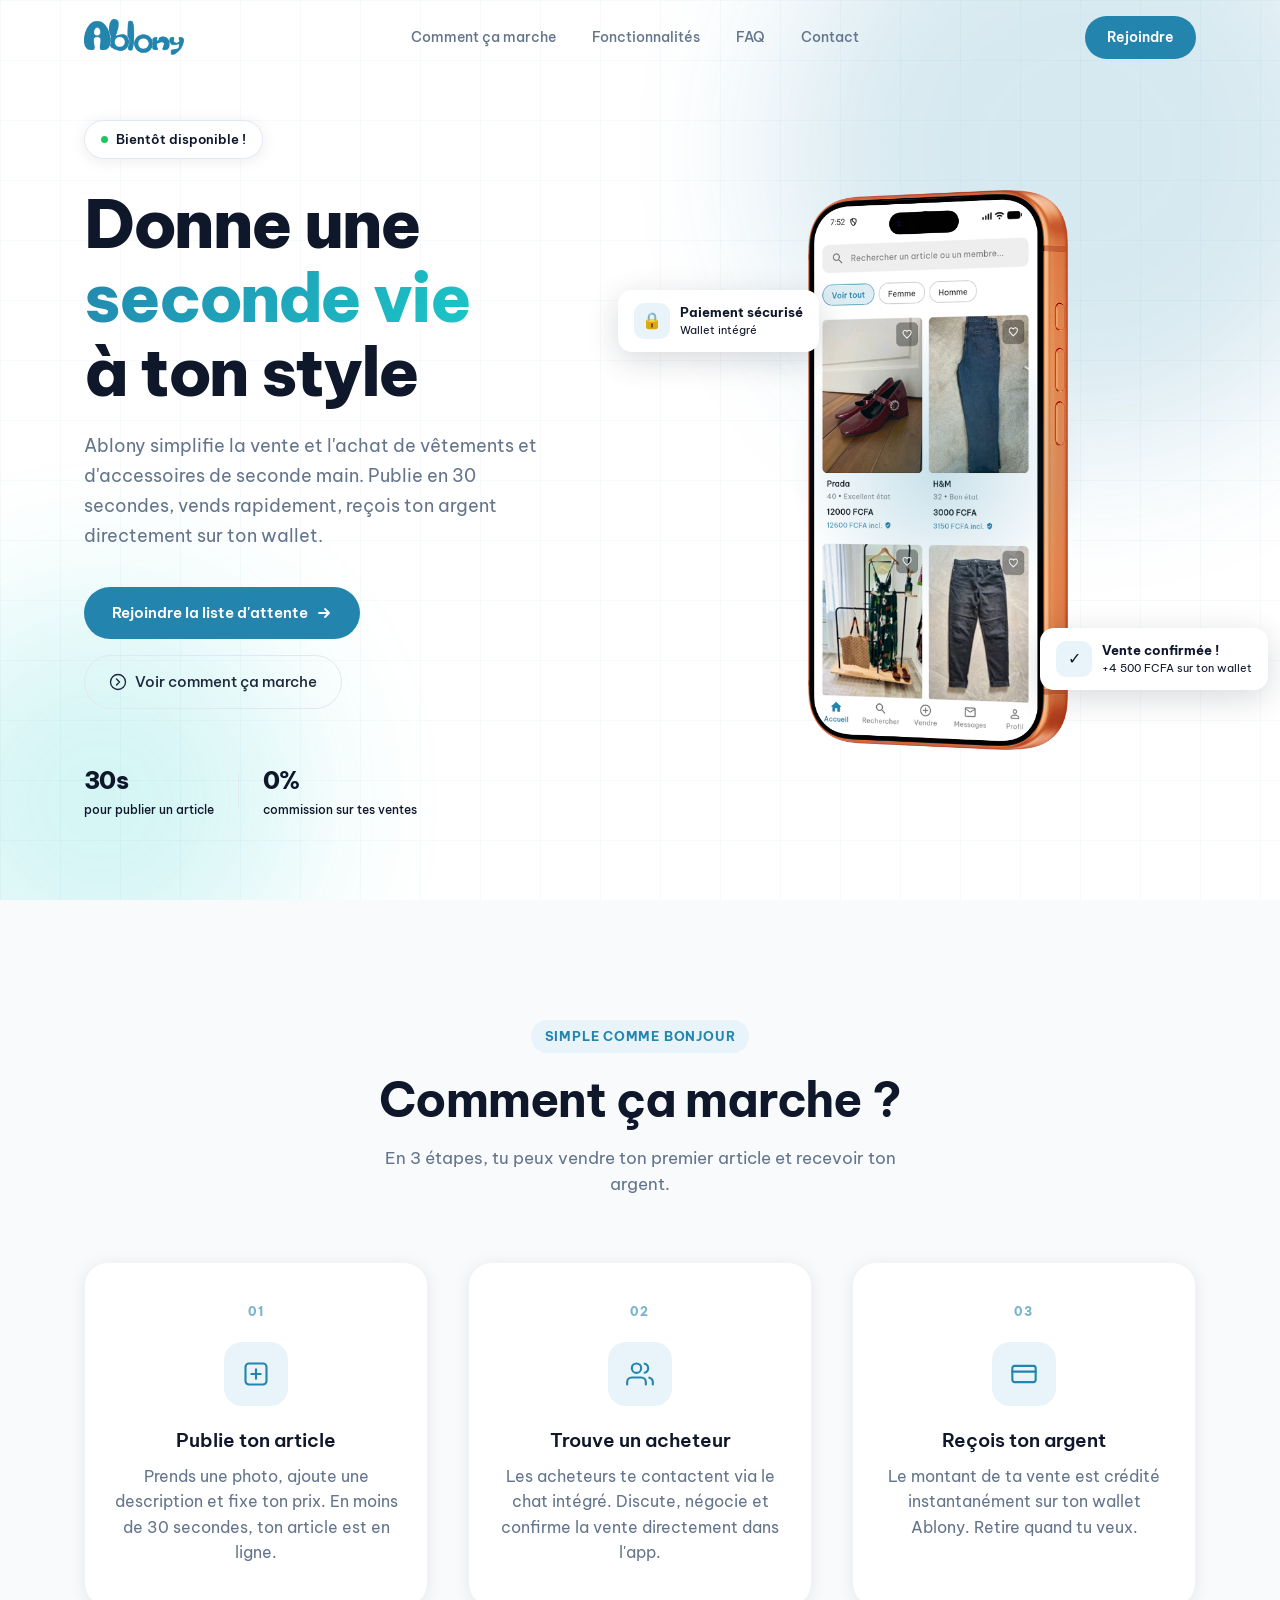
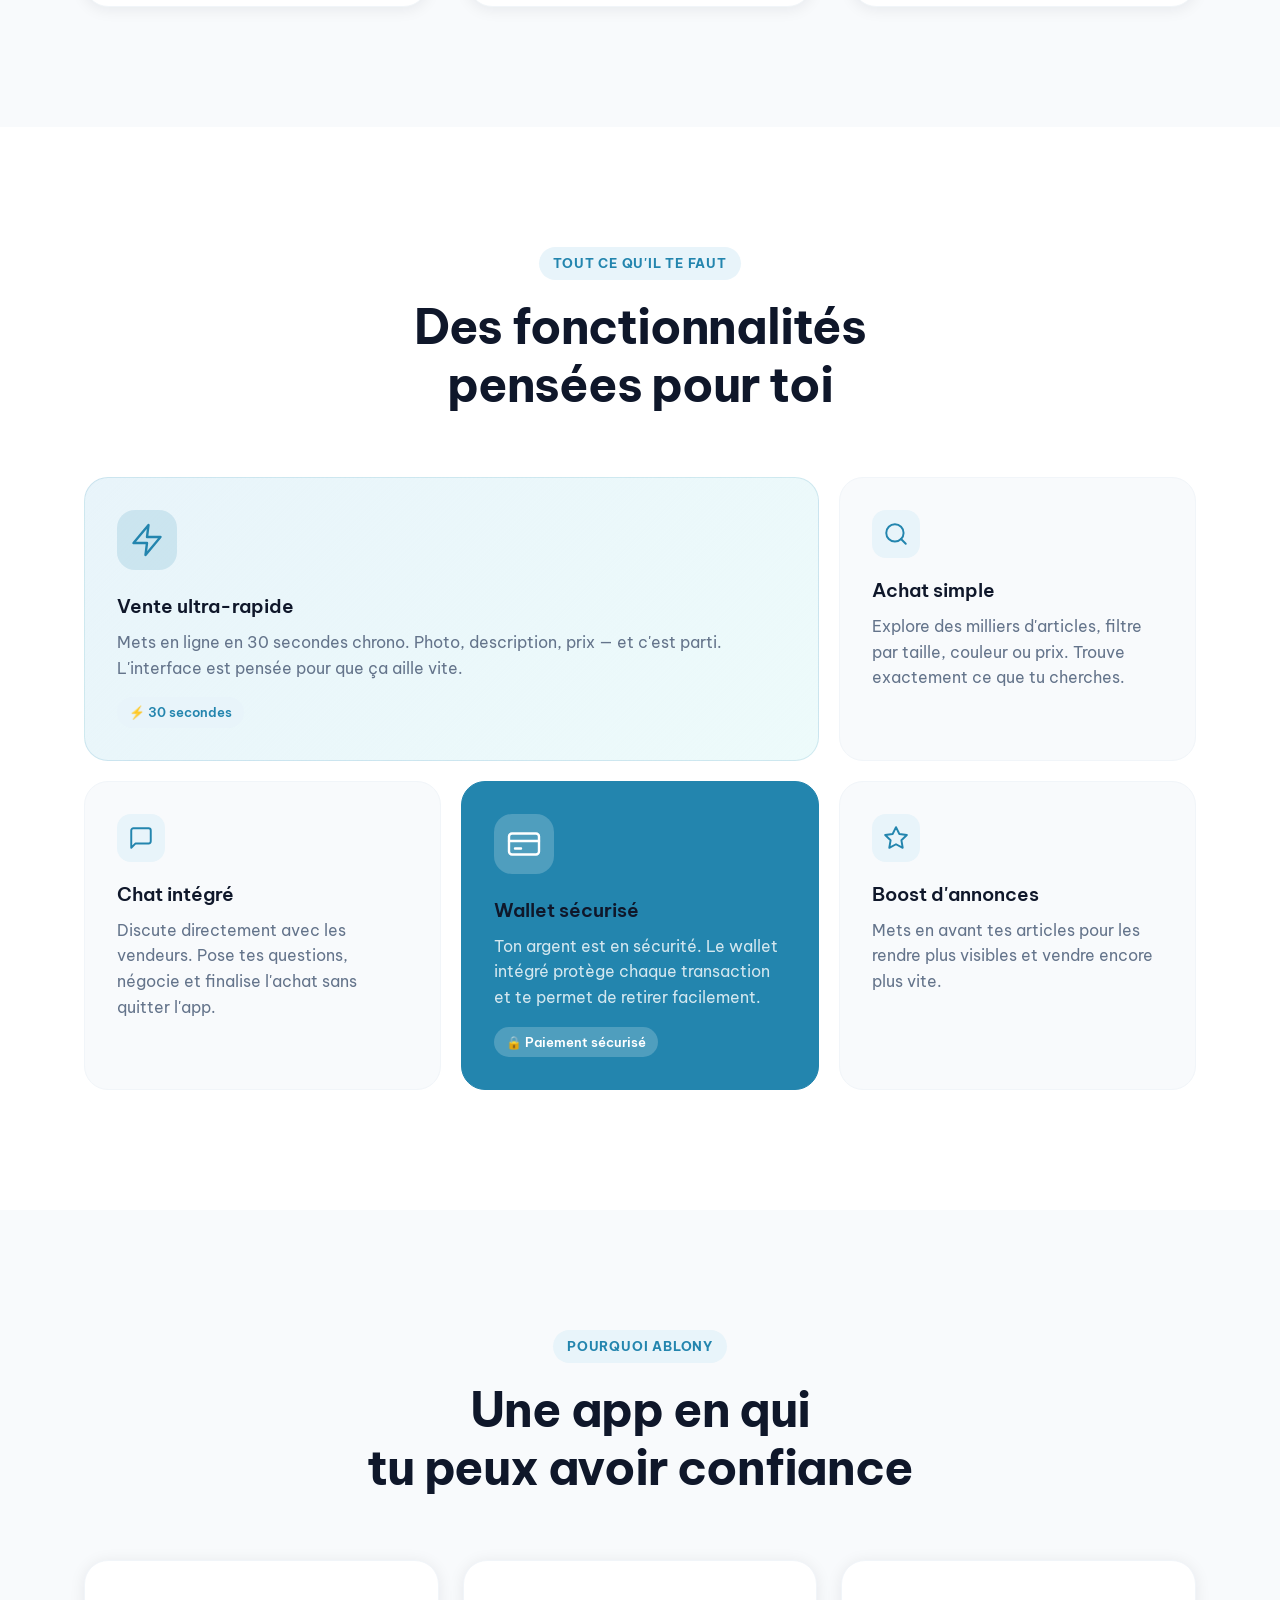
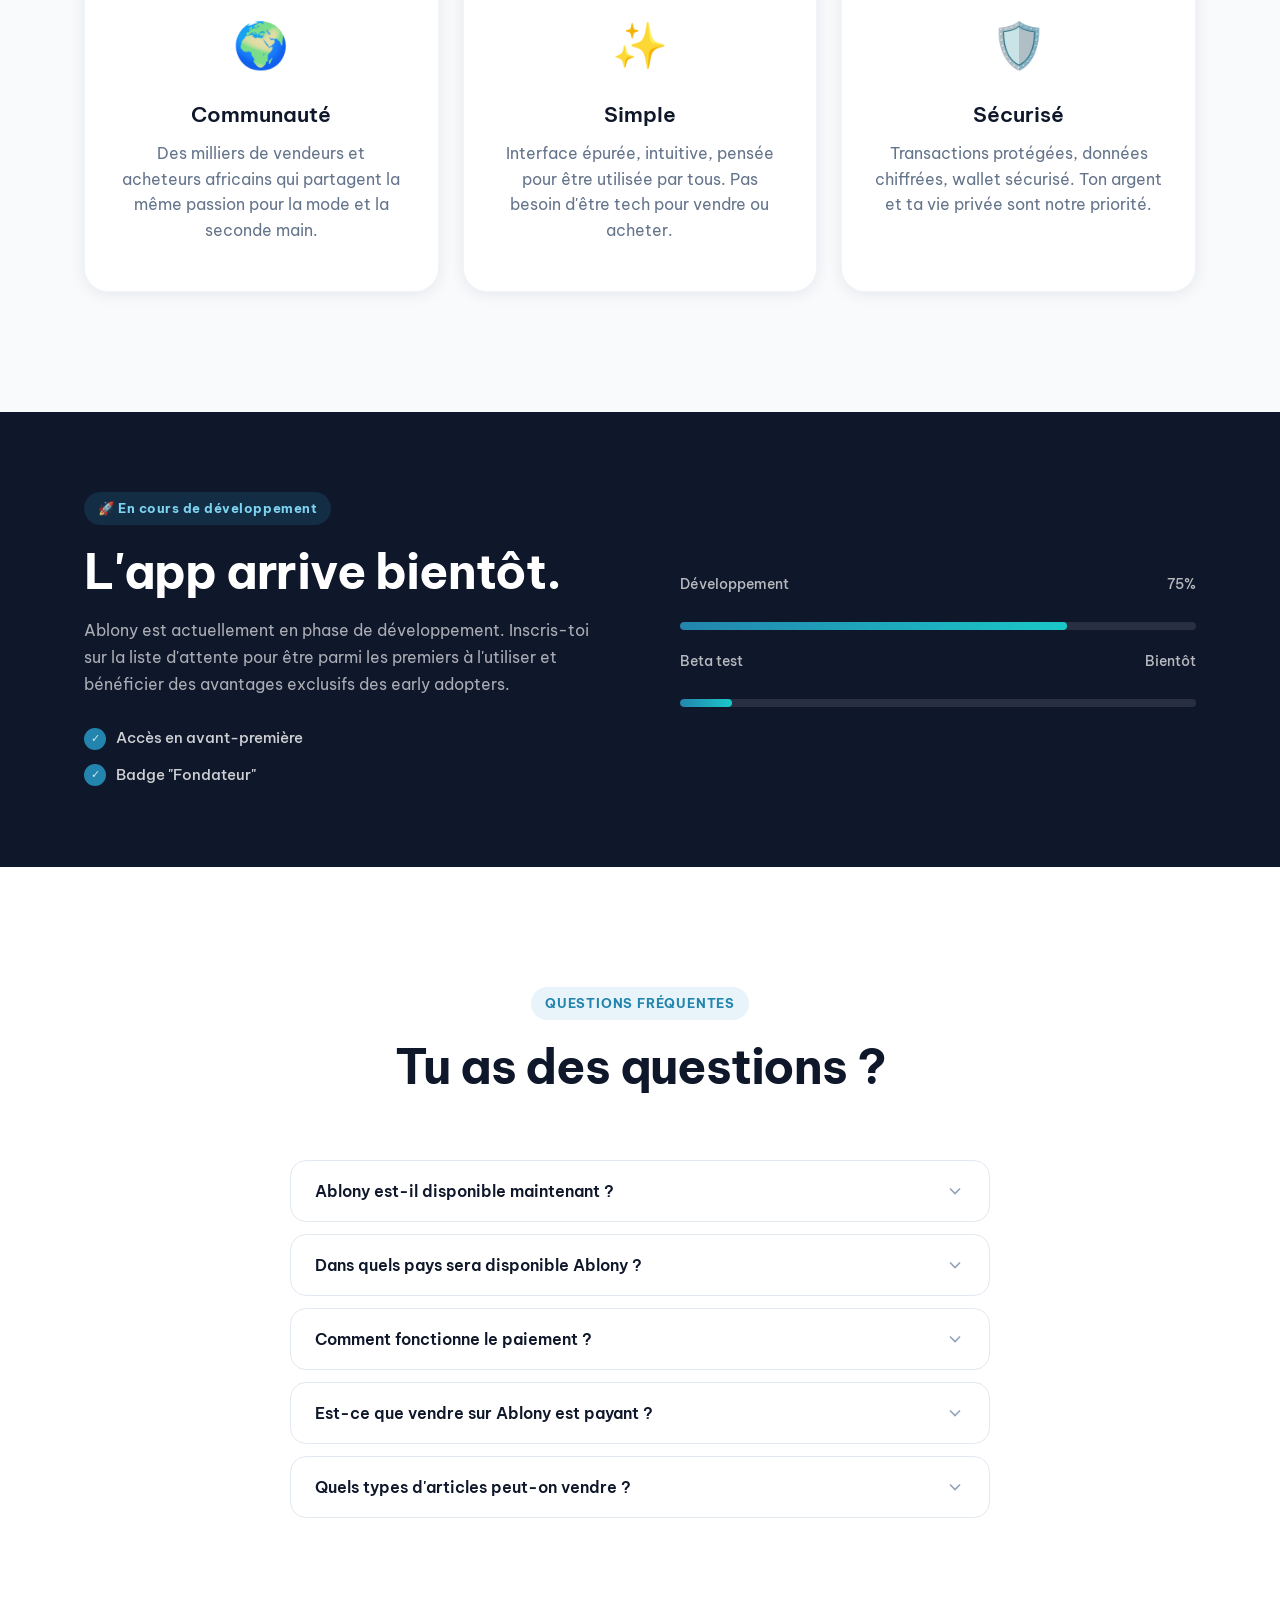
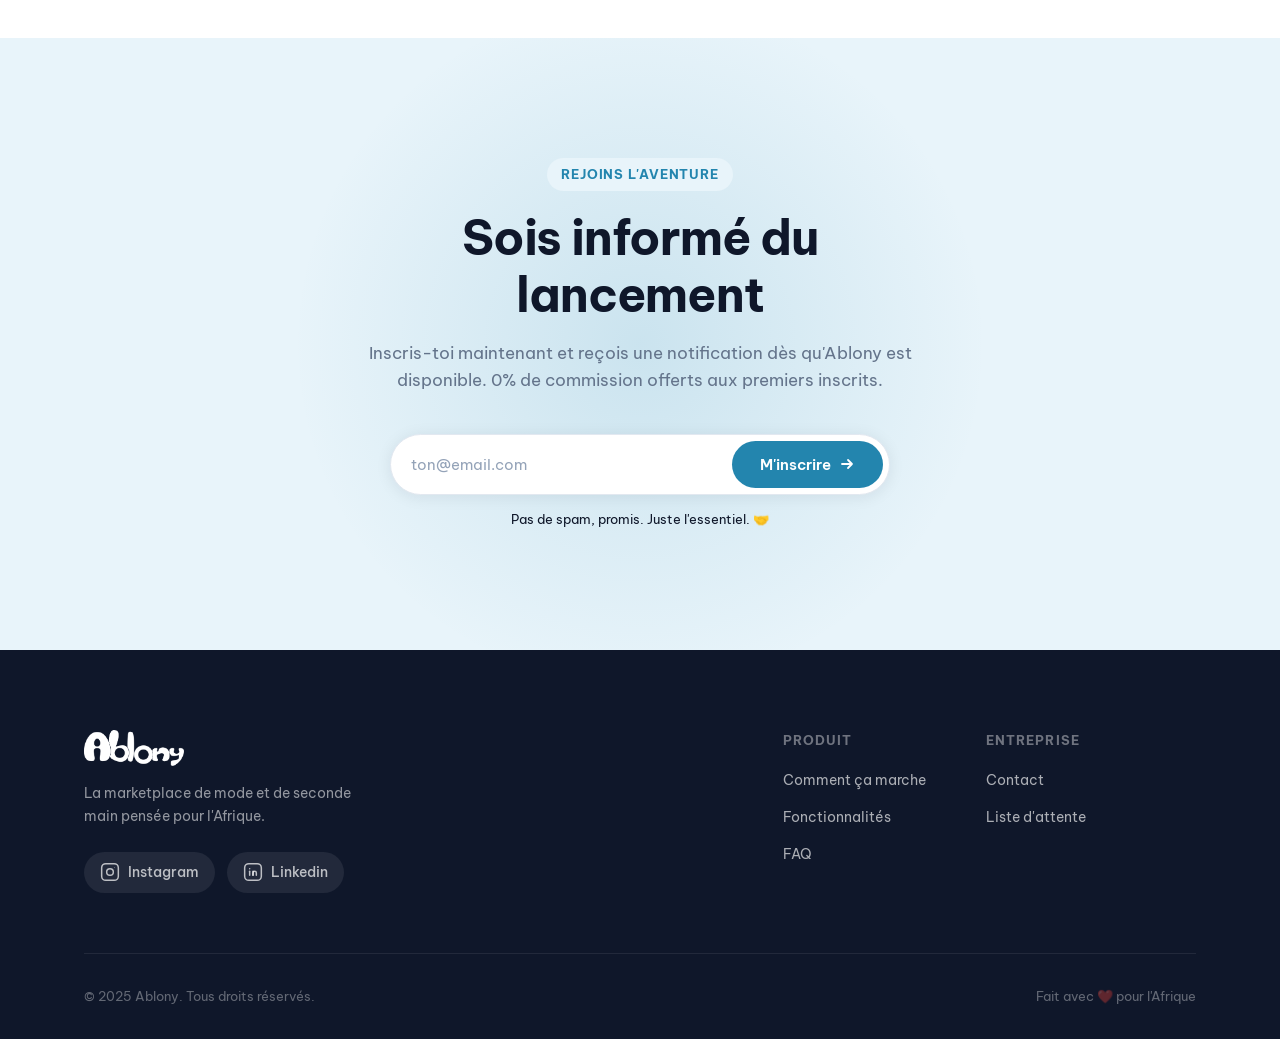
==== index.html @ b7a89b4c "mail" ====
<!DOCTYPE html>
<html lang="fr">
<head>
  <meta charset="UTF-8" />
  <meta name="viewport" content="width=device-width, initial-scale=1.0" />
  <title>Ablony — Donne une seconde vie à ton style</title>
  <meta name="description" content="Ablony est l'application mobile pour vendre et acheter des vêtements en Afrique. Simple, rapide, sécurisé. Rejoins la liste d'attente dès maintenant." />
  <meta property="og:title" content="Ablony — Donne une seconde vie à ton style" />
  <meta property="og:description" content="Vends tes vêtements, achète facilement, reçois ton argent. L'app de mode seconde main pensée pour l'Afrique." />
  <meta property="og:type" content="website" />
  <link rel="preconnect" href="https://fonts.googleapis.com" />
  <link rel="preconnect" href="https://fonts.gstatic.com" crossorigin />
  <link href="https://fonts.googleapis.com/css2?family=Be+Vietnam+Pro:ital,wght@0,300;0,400;0,500;0,600;0,700;0,800;0,900;1,400&display=swap" rel="stylesheet" />
  <link rel="stylesheet" href="styles.css" />
  <link rel="icon" type="image/x-icon" href="./images/favicon.png">
</head>
<body>

  <!-- NAVBAR -->
  <nav class="navbar" id="navbar">
    <div class="nav-inner">
      <a href="index.html" class="logo">
        <!-- <span class="logo-icon">◈</span>
        <span class="logo-text">ablony</span> -->
        <img style="width: 100px;" src="./images/logo_bleu.png" alt="Ablony">
      </a>
      <div class="nav-links">
        <a href="#how" class="nav-link">Comment ça marche</a>
        <a href="#features" class="nav-link">Fonctionnalités</a>
        <a href="#faq" class="nav-link">FAQ</a>
        <a href="contact.html" class="nav-link">Contact</a>
      </div>
      <a href="waitlist.html" class="btn-nav">Rejoindre</a>
      <button class="hamburger" id="hamburger" aria-label="Menu">
        <span></span><span></span><span></span>
      </button>
    </div>
    <div class="mobile-menu" id="mobileMenu">
      <a href="#how" class="mobile-link">Comment ça marche</a>
      <a href="#features" class="mobile-link">Fonctionnalités</a>
      <a href="#faq" class="mobile-link">FAQ</a>
      <a href="contact.html" class="mobile-link">Contact</a>
      <a href="waitlist.html" class="btn-primary mobile-cta">Rejoindre la liste d'attente</a>
    </div>
  </nav>

  <!-- HERO -->
  <section class="hero" id="hero">
    <div class="hero-bg">
      <div class="blob blob-1"></div>
      <div class="blob blob-2"></div>
      <div class="grid-overlay"></div>
    </div>
    <div class="container">
      <div class="hero-content">
        <div class="hero-badge reveal">
          <span class="badge-dot"></span>
          Bientôt disponible !
        </div>
        <h1 class="hero-title reveal">
          Donne une<br/>
          <span class="text-gradient">seconde vie</span><br/>
          à ton style
        </h1>
        <p class="hero-sub reveal">
          Ablony simplifie la vente et l'achat de vêtements et d'accessoires de seconde main. Publie en 30 secondes, vends rapidement, reçois ton argent directement sur ton wallet.
        </p>
        <div class="hero-actions reveal">
          <a href="waitlist.html" class="btn-primary">
            <span>Rejoindre la liste d'attente</span>
            <svg width="16" height="16" viewBox="0 0 16 16" fill="none"><path d="M3 8h10M9 4l4 4-4 4" stroke="currentColor" stroke-width="1.8" stroke-linecap="round" stroke-linejoin="round"/></svg>
          </a>
          <a href="#how" class="btn-ghost">
            <svg width="18" height="18" viewBox="0 0 24 24" fill="none"><circle cx="12" cy="12" r="10" stroke="currentColor" stroke-width="1.8"/><path d="M10 8l4 4-4 4" stroke="currentColor" stroke-width="1.8" stroke-linecap="round" stroke-linejoin="round"/></svg>
            Voir comment ça marche
          </a>
        </div>
        <div class="hero-stats reveal">
          <!--div class="stat">
            <span class="stat-num">+500</span>
            <span class="stat-label">inscrits sur la waitlist</span>
          </div>
          <div class="stat-divider"></div-->
          <div class="stat">
            <span class="stat-num">30s</span>
            <span class="stat-label">pour publier un article</span>
          </div>
          <div class="stat-divider"></div>
          <div class="stat">
            <span class="stat-num">0%</span>
            <span class="stat-label">commission sur tes ventes</span>
          </div>
        </div>
      </div>
      <div class="hero-visual reveal">
        <div class="phone-wrapper">
          <div class="phone-glow"></div>
          <!-- <div class="phone-frame">
            <div class="phone-notch"></div>
            <div class="phone-screen">
              <div class="app-mockup">
                <div class="app-header">
                  <span class="app-logo-sm">◈ ablony</span>
                  <div class="app-icons">
                    <div class="app-dot"></div>
                    <div class="app-dot"></div>
                  </div>
                </div>
                <div class="app-search">
                  <svg width="12" height="12" viewBox="0 0 24 24" fill="none"><circle cx="11" cy="11" r="8" stroke="#999" stroke-width="2"/><path d="M21 21l-4.35-4.35" stroke="#999" stroke-width="2" stroke-linecap="round"/></svg>
                  <span>Rechercher...</span>
                </div>
                <div class="app-grid">
                  <div class="app-card">
                    <div class="app-card-img" style="background: linear-gradient(135deg, #d4a0c0, #c080a0);">
                      <div class="app-card-tag">Neuf</div>
                    </div>
                    <div class="app-card-info">
                      <span class="app-card-name">Robe florale</span>
                      <span class="app-card-price">4 500 FCFA</span>
                    </div>
                  </div>
                  <div class="app-card">
                    <div class="app-card-img" style="background: linear-gradient(135deg, #a0b8d8, #7090c0);">
                      <div class="app-card-tag">TBE</div>
                    </div>
                    <div class="app-card-info">
                      <span class="app-card-name">Veste denim</span>
                      <span class="app-card-price">7 200 FCFA</span>
                    </div>
                  </div>
                  <div class="app-card">
                    <div class="app-card-img" style="background: linear-gradient(135deg, #d0c090, #b8a060);">
                      <div class="app-card-tag">Bon état</div>
                    </div>
                    <div class="app-card-info">
                      <span class="app-card-name">Sneakers</span>
                      <span class="app-card-price">12 000 FCFA</span>
                    </div>
                  </div>
                  <div class="app-card">
                    <div class="app-card-img" style="background: linear-gradient(135deg, #c0d8a0, #90c070);">
                      <div class="app-card-tag">Neuf</div>
                    </div>
                    <div class="app-card-info">
                      <span class="app-card-name">Sac à main</span>
                      <span class="app-card-price">8 500 FCFA</span>
                    </div>
                  </div>
                </div>
                <div class="app-nav-bar">
                  <div class="app-nav-item active">
                    <svg width="16" height="16" viewBox="0 0 24 24" fill="currentColor"><path d="M10 20v-6h4v6h5v-8h3L12 3 2 12h3v8z"/></svg>
                  </div>
                  <div class="app-nav-item">
                    <svg width="16" height="16" viewBox="0 0 24 24" fill="none" stroke="currentColor" stroke-width="2"><circle cx="11" cy="11" r="8"/><path d="M21 21l-4.35-4.35" stroke-linecap="round"/></svg>
                  </div>
                  <div class="app-nav-item app-nav-add">
                    <svg width="18" height="18" viewBox="0 0 24 24" fill="none" stroke="white" stroke-width="2.5"><path d="M12 5v14M5 12h14" stroke-linecap="round"/></svg>
                  </div>
                  <div class="app-nav-item">
                    <svg width="16" height="16" viewBox="0 0 24 24" fill="none" stroke="currentColor" stroke-width="2"><path d="M21 15a2 2 0 0 1-2 2H7l-4 4V5a2 2 0 0 1 2-2h14a2 2 0 0 1 2 2z"/></svg>
                  </div>
                  <div class="app-nav-item">
                    <svg width="16" height="16" viewBox="0 0 24 24" fill="none" stroke="currentColor" stroke-width="2"><circle cx="12" cy="8" r="4"/><path d="M4 20c0-4 3.6-7 8-7s8 3 8 7"/></svg>
                  </div>
                </div>
              </div>
            </div>
          </div> -->
          <img style="width: 260px; height: 560px;" src="./images/ablony_mockup.png" alt="">
          <div class="float-card float-card-1">
            <div class="float-icon">✓</div>
            <div>
              <div class="float-title">Vente confirmée !</div>
              <div class="float-sub">+4 500 FCFA sur ton wallet</div>
            </div>
          </div>
          <div class="float-card float-card-2">
            <div class="float-icon">🔒</div>
            <div>
              <div class="float-title">Paiement sécurisé</div>
              <div class="float-sub">Wallet intégré</div>
            </div>
          </div>
        </div>
      </div>
      <!-- <div class="hero-visual reveal">
        <img style="width: 260px height: 560px;" src="./images/ablony_mockup.png" alt="">
      </div> -->
    </div>
  </section>

  <!-- HOW IT WORKS -->
  <section class="section-how" id="how">
    <div class="container">
      <div class="section-header reveal">
        <div class="section-tag">Simple comme bonjour</div>
        <h2 class="section-title">Comment ça marche ?</h2>
        <p class="section-sub">En 3 étapes, tu peux vendre ton premier article et recevoir ton argent.</p>
      </div>
      <div class="steps">
        <div class="step reveal">
          <div class="step-number">01</div>
          <div class="step-icon-wrap">
            <div class="step-icon">
              <svg width="28" height="28" viewBox="0 0 24 24" fill="none" stroke="currentColor" stroke-width="1.8" stroke-linecap="round" stroke-linejoin="round"><rect x="3" y="3" width="18" height="18" rx="3"/><path d="M12 8v8M8 12h8"/></svg>
            </div>
          </div>
          <div class="step-content">
            <h3>Publie ton article</h3>
            <p>Prends une photo, ajoute une description et fixe ton prix. En moins de 30 secondes, ton article est en ligne.</p>
          </div>
          <div class="step-line"></div>
        </div>
        <div class="step reveal">
          <div class="step-number">02</div>
          <div class="step-icon-wrap">
            <div class="step-icon">
              <svg width="28" height="28" viewBox="0 0 24 24" fill="none" stroke="currentColor" stroke-width="1.8" stroke-linecap="round" stroke-linejoin="round"><path d="M17 21v-2a4 4 0 0 0-4-4H5a4 4 0 0 0-4 4v2"/><circle cx="9" cy="7" r="4"/><path d="M23 21v-2a4 4 0 0 0-3-3.87M16 3.13a4 4 0 0 1 0 7.75"/></svg>
            </div>
          </div>
          <div class="step-content">
            <h3>Trouve un acheteur</h3>
            <p>Les acheteurs te contactent via le chat intégré. Discute, négocie et confirme la vente directement dans l'app.</p>
          </div>
          <div class="step-line"></div>
        </div>
        <div class="step reveal">
          <div class="step-number">03</div>
          <div class="step-icon-wrap">
            <div class="step-icon">
              <svg width="28" height="28" viewBox="0 0 24 24" fill="none" stroke="currentColor" stroke-width="1.8" stroke-linecap="round" stroke-linejoin="round"><rect x="2" y="5" width="20" height="14" rx="2"/><path d="M2 10h20"/></svg>
            </div>
          </div>
          <div class="step-content">
            <h3>Reçois ton argent</h3>
            <p>Le montant de ta vente est crédité instantanément sur ton wallet Ablony. Retire quand tu veux.</p>
          </div>
        </div>
      </div>
    </div>
  </section>

  <!-- FEATURES -->
  <section class="section-features" id="features">
    <div class="container">
      <div class="section-header reveal">
        <div class="section-tag">Tout ce qu'il te faut</div>
        <h2 class="section-title">Des fonctionnalités<br/>pensées pour toi</h2>
      </div>
      <div class="features-grid">
        <div class="feature-card feature-big reveal">
          <div class="feature-icon-lg">
            <svg width="36" height="36" viewBox="0 0 24 24" fill="none" stroke="currentColor" stroke-width="1.6" stroke-linecap="round" stroke-linejoin="round"><path d="M13 2L3 14h9l-1 8 10-12h-9l1-8z"/></svg>
          </div>
          <h3>Vente ultra-rapide</h3>
          <p>Mets en ligne en 30 secondes chrono. Photo, description, prix — et c'est parti. L'interface est pensée pour que ça aille vite.</p>
          <div class="feature-tag">⚡ 30 secondes</div>
        </div>
        <div class="feature-card reveal">
          <div class="feature-icon">
            <svg width="26" height="26" viewBox="0 0 24 24" fill="none" stroke="currentColor" stroke-width="1.8" stroke-linecap="round" stroke-linejoin="round"><circle cx="11" cy="11" r="8"/><path d="M21 21l-4.35-4.35"/></svg>
          </div>
          <h3>Achat simple</h3>
          <p>Explore des milliers d'articles, filtre par taille, couleur ou prix. Trouve exactement ce que tu cherches.</p>
        </div>
        <div class="feature-card reveal">
          <div class="feature-icon">
            <svg width="26" height="26" viewBox="0 0 24 24" fill="none" stroke="currentColor" stroke-width="1.8" stroke-linecap="round" stroke-linejoin="round"><path d="M21 15a2 2 0 0 1-2 2H7l-4 4V5a2 2 0 0 1 2-2h14a2 2 0 0 1 2 2z"/></svg>
          </div>
          <h3>Chat intégré</h3>
          <p>Discute directement avec les vendeurs. Pose tes questions, négocie et finalise l'achat sans quitter l'app.</p>
        </div>
        <div class="feature-card feature-highlight reveal">
          <div class="feature-icon-lg">
            <svg width="36" height="36" viewBox="0 0 24 24" fill="none" stroke="currentColor" stroke-width="1.6" stroke-linecap="round" stroke-linejoin="round"><rect x="2" y="5" width="20" height="14" rx="2"/><path d="M2 10h20M6 15h4"/></svg>
          </div>
          <h3>Wallet sécurisé</h3>
          <p>Ton argent est en sécurité. Le wallet intégré protège chaque transaction et te permet de retirer facilement.</p>
          <div class="feature-tag">🔒 Paiement sécurisé</div>
        </div>
        <div class="feature-card reveal">
          <div class="feature-icon">
            <svg width="26" height="26" viewBox="0 0 24 24" fill="none" stroke="currentColor" stroke-width="1.8" stroke-linecap="round" stroke-linejoin="round"><polygon points="12 2 15.09 8.26 22 9.27 17 14.14 18.18 21.02 12 17.77 5.82 21.02 7 14.14 2 9.27 8.91 8.26 12 2"/></svg>
          </div>
          <h3>Boost d'annonces</h3>
          <p>Mets en avant tes articles pour les rendre plus visibles et vendre encore plus vite.</p>
        </div>
      </div>
    </div>
  </section>

  <!-- TRUST -->
  <section class="section-trust" id="trust">
    <div class="container">
      <div class="section-header reveal">
        <div class="section-tag">Pourquoi Ablony</div>
        <h2 class="section-title">Une app en qui<br/>tu peux avoir confiance</h2>
      </div>
      <div class="trust-grid">
        <div class="trust-card reveal">
          <div class="trust-emoji">🌍</div>
          <h3>Communauté</h3>
          <p>Des milliers de vendeurs et acheteurs africains qui partagent la même passion pour la mode et la seconde main.</p>
        </div>
        <div class="trust-card reveal">
          <div class="trust-emoji">✨</div>
          <h3>Simple</h3>
          <p>Interface épurée, intuitive, pensée pour être utilisée par tous. Pas besoin d'être tech pour vendre ou acheter.</p>
        </div>
        <div class="trust-card reveal">
          <div class="trust-emoji">🛡️</div>
          <h3>Sécurisé</h3>
          <p>Transactions protégées, données chiffrées, wallet sécurisé. Ton argent et ta vie privée sont notre priorité.</p>
        </div>
      </div>
    </div>
  </section>

  <!-- COMING SOON BANNER -->
  <section class="section-coming reveal">
    <div class="container">
      <div class="coming-inner">
        <div class="coming-left">
          <div class="coming-tag">🚀 En cours de développement</div>
          <h2>L'app arrive bientôt.</h2>
          <p>Ablony est actuellement en phase de développement. Inscris-toi sur la liste d'attente pour être parmi les premiers à l'utiliser et bénéficier des avantages exclusifs des early adopters.</p>
          <div class="coming-perks">
            <div class="perk"><span>✓</span> Accès en avant-première</div>
            <!-- <div class="perk"><span>✓</span> 0% de commission au lancement</div> -->
            <div class="perk"><span>✓</span> Badge "Fondateur"</div>
          </div>
        </div>
        <div class="coming-right">
          <div class="coming-progress-wrap">
            <div class="coming-progress-label">
              <span>Développement</span>
              <span>75%</span>
            </div>
            <div class="coming-bar">
              <div class="coming-fill" style="width: 75%"></div>
            </div>
            <div class="coming-progress-label">
              <span>Beta test</span>
              <span>Bientôt</span>
            </div>
            <div class="coming-bar">
              <div class="coming-fill" style="width: 10%"></div>
            </div>
          </div>
        </div>
      </div>
    </div>
  </section>

  <!-- FAQ -->
  <section class="section-faq" id="faq">
    <div class="container">
      <div class="section-header reveal">
        <div class="section-tag">Questions fréquentes</div>
        <h2 class="section-title">Tu as des questions ?</h2>
      </div>
      <div class="faq-list">
        <div class="faq-item reveal">
          <button class="faq-q" aria-expanded="false">
            <span>Ablony est-il disponible maintenant ?</span>
            <svg class="faq-icon" width="20" height="20" viewBox="0 0 24 24" fill="none" stroke="currentColor" stroke-width="2"><path d="M6 9l6 6 6-6"/></svg>
          </button>
          <div class="faq-a">
            <p>Ablony est actuellement en phase de développement. Tu peux t'inscrire sur notre liste d'attente pour être parmi les premiers à être notifié lors du lancement officiel.</p>
          </div>
        </div>
        <div class="faq-item reveal">
          <button class="faq-q" aria-expanded="false">
            <span>Dans quels pays sera disponible Ablony ?</span>
            <svg class="faq-icon" width="20" height="20" viewBox="0 0 24 24" fill="none" stroke="currentColor" stroke-width="2"><path d="M6 9l6 6 6-6"/></svg>
          </button>
          <div class="faq-a">
            <p>Ablony lancera d'abord en Afrique de l'Ouest, notamment au Togo, puis s'étendra progressivement à toute l'Afrique.</p>
          </div>
        </div>
        <div class="faq-item reveal">
          <button class="faq-q" aria-expanded="false">
            <span>Comment fonctionne le paiement ?</span>
            <svg class="faq-icon" width="20" height="20" viewBox="0 0 24 24" fill="none" stroke="currentColor" stroke-width="2"><path d="M6 9l6 6 6-6"/></svg>
          </button>
          <div class="faq-a">
            <p>Ablony intègre un wallet sécurisé. Les acheteurs paient via l'application, l'argent est sécurisé jusqu'à la confirmation de réception, puis libéré sur le wallet du vendeur.</p>
            <p>Tu peux recharger ton wallet via mobile money à tout moment.</p>
          </div>
        </div>
        <div class="faq-item reveal">
          <button class="faq-q" aria-expanded="false">
            <span>Est-ce que vendre sur Ablony est payant ?</span>
            <svg class="faq-icon" width="20" height="20" viewBox="0 0 24 24" fill="none" stroke="currentColor" stroke-width="2"><path d="M6 9l6 6 6-6"/></svg>
          </button>
          <div class="faq-a">
            <p>L'application est gratuite à l'installation. nous prenons juste une petite commission au retrait des fonds.</p>
            <p>Au lancement, les early adopters bénéficieront de 0% de commission. C'est l'un des avantages exclusifs de s'inscrire sur la liste d'attente maintenant.</p>
          </div>
        </div>
        <div class="faq-item reveal">
          <button class="faq-q" aria-expanded="false">
            <span>Quels types d'articles peut-on vendre ?</span>
            <svg class="faq-icon" width="20" height="20" viewBox="0 0 24 24" fill="none" stroke="currentColor" stroke-width="2"><path d="M6 9l6 6 6-6"/></svg>
          </button>
          <div class="faq-a">
            <p>Vous pouvez vendre tous types de vêtements et accessoires de mode : robes, pantalons, chaussures, sacs, bijoux, etc. Mais vous pourrez aussi vendre des accessoires électroniques, technologiques et plein d'autres catégories d'articles. L'état doit être correct (usure normale acceptée, articles propres obligatoires).</p>
          </div>
        </div>
      </div>
    </div>
  </section>

  <!-- CTA SECTION -->
  <section class="section-cta" id="cta">
    <div class="cta-bg">
      <div class="cta-blob"></div>
    </div>
    <div class="container">
      <div class="cta-inner reveal">
        <div class="section-tag">Rejoins l'aventure</div>
        <h2>Sois informé du lancement</h2>
        <p>Inscris-toi maintenant et reçois une notification dès qu'Ablony est disponible. 0% de commission offerts aux premiers inscrits.</p>
        <form class="cta-form" id="ctaForm" onsubmit="handleCTASubmit(event)">
          <div class="cta-input-wrap">
            <input type="email" placeholder="ton@email.com" required id="ctaEmail" class="cta-input" />
            <button type="submit" class="btn-primary">
              <span>M'inscrire</span>
              <svg width="16" height="16" viewBox="0 0 16 16" fill="none"><path d="M3 8h10M9 4l4 4-4 4" stroke="currentColor" stroke-width="1.8" stroke-linecap="round" stroke-linejoin="round"/></svg>
            </button>
          </div>
          <p class="cta-note">Pas de spam, promis. Juste l'essentiel. 🤝</p>
        </form>
        <div class="cta-success" id="ctaSuccess" style="display:none">
          <div class="success-icon">🚀</div>
          <h3>Tu es sur la liste !</h3>
          <p>On te contactera dès le lancement. Merci de ta confiance !</p>
        </div>
      </div>
    </div>
  </section>

  <!-- FOOTER -->
  <footer class="footer">
    <div class="container">
      <div class="footer-top">
        <div class="footer-brand">
          <a href="index.html" class="logo">
            <!-- <span class="logo-icon">◈</span>
            <span class="logo-text">ablony</span> -->
            <img style="width: 100px;" src="./images/logo_blanc.png" alt="Ablony">
          </a>
          <p>La marketplace de mode et de seconde main pensée pour l'Afrique.</p>
          <div class="footer-social">
            <a href="https://instagram.com/ablony_officiel" target="_blank" rel="noopener" class="social-link" aria-label="Instagram Ablony">
              <svg width="20" height="20" viewBox="0 0 24 24" fill="none" stroke="currentColor" stroke-width="1.8" stroke-linecap="round" stroke-linejoin="round"><rect x="2" y="2" width="20" height="20" rx="5"/><circle cx="12" cy="12" r="4"/><circle cx="17.5" cy="6.5" r="0.5" fill="currentColor" stroke="none"/></svg>
              Instagram
            </a>
            <a href="https://www.linkedin.com/company/ablony" target="_blank" rel="noopener" class="social-link" aria-label="Instagram Ablony">
              <svg width="20" height="20" viewBox="0 0 24 24" fill="none" stroke="currentColor" stroke-width="1.8" stroke-linecap="round" stroke-linejoin="round">
                <rect x="2" y="2" width="20" height="20" rx="5"/>
                <line x1="8" y1="11" x2="8" y2="16"/>
                <line x1="8" y1="8" x2="8.01" y2="8"/>
                <path d="M12 16v-3a2 2 0 0 1 4 0v3"/>
                <line x1="12" y1="11" x2="12" y2="16"/>
              </svg>
              Linkedin
            </a>
          </div>
        </div>
        <div class="footer-links">
          <div class="footer-col">
            <h4>Produit</h4>
            <a href="#how">Comment ça marche</a>
            <a href="#features">Fonctionnalités</a>
            <a href="#faq">FAQ</a>
          </div>
          <div class="footer-col">
            <h4>Entreprise</h4>
            <a href="contact.html">Contact</a>
            <a href="waitlist.html">Liste d'attente</a>
          </div>
        </div>
      </div>
      <div class="footer-bottom">
        <p>© 2025 Ablony. Tous droits réservés.</p>
        <p>Fait avec ❤️ pour l'Afrique</p>
      </div>
    </div>
  </footer>

  <script src="main.js"></script>
</body>
</html>
---- styles.css ----
/* ============================================================
   ABLONY — styles.css
   Design System : Be Vietnam Pro | #2385AE | Minimaliste Premium
   ============================================================ */

/* ——— RESET & BASE ——— */
*, *::before, *::after { box-sizing: border-box; margin: 0; padding: 0; }

:root {
  --blue: #2385AE;
  --blue-dark: #1a6b8f;
  --blue-light: #e8f4fa;
  --blue-mid: #3a9bbf;
  --white: #ffffff;
  --off-white: #f8fafc;
  --gray-50: #f9fafb;
  --gray-100: #f1f5f9;
  --gray-200: #e2e8f0;
  --gray-400: #94a3b8;
  --gray-600: #64748b;
  --gray-800: #1e293b;
  --gray-900: #0f172a;
  --font: 'Be Vietnam Pro', sans-serif;
  --radius: 16px;
  --radius-sm: 10px;
  --radius-lg: 24px;
  --shadow: 0 4px 24px rgba(35,133,174,0.10);
  --shadow-lg: 0 12px 48px rgba(35,133,174,0.18);
  --shadow-card: 0 2px 16px rgba(15,23,42,0.08);
  --transition: 0.3s cubic-bezier(0.4, 0, 0.2, 1);
}

html { scroll-behavior: smooth; font-size: 16px; }

body {
  font-family: var(--font);
  color: var(--gray-900);
  background: var(--white);
  line-height: 1.6;
  overflow-x: hidden;
}

a { text-decoration: none; color: inherit; }
img { max-width: 100%; display: block; }
button { font-family: var(--font); cursor: pointer; border: none; background: none; }

.container {
  max-width: 1160px;
  margin: 0 auto;
  padding: 0 24px;
}

/* ——— TYPOGRAPHY ——— */
h1 { font-size: clamp(2.6rem, 6vw, 4.2rem); font-weight: 800; line-height: 1.1; letter-spacing: -0.03em; }
h2 { font-size: clamp(2rem, 4vw, 3rem); font-weight: 700; line-height: 1.2; letter-spacing: -0.025em; }
h3 { font-size: 1.2rem; font-weight: 600; line-height: 1.35; }
p { color: var(--gray-600); }

.text-gradient {
  background: linear-gradient(135deg, var(--blue) 0%, #1ac8c8 100%);
  -webkit-background-clip: text;
  -webkit-text-fill-color: transparent;
  background-clip: text;
}

/* ——— BUTTONS ——— */
.btn-primary {
  display: inline-flex;
  align-items: center;
  gap: 8px;
  background: var(--blue);
  color: var(--white);
  padding: 14px 28px;
  border-radius: 50px;
  font-size: 0.95rem;
  font-weight: 600;
  font-family: var(--font);
  transition: var(--transition);
  cursor: pointer;
  border: none;
  white-space: nowrap;
}
.btn-primary:hover {
  background: var(--blue-dark);
  transform: translateY(-2px);
  box-shadow: 0 8px 28px rgba(35,133,174,0.35);
}
.btn-primary:active { transform: translateY(0); }

.btn-ghost {
  display: inline-flex;
  align-items: center;
  gap: 8px;
  color: var(--gray-800);
  padding: 14px 24px;
  border-radius: 50px;
  font-size: 0.95rem;
  font-weight: 500;
  font-family: var(--font);
  transition: var(--transition);
  border: 1.5px solid var(--gray-200);
  background: transparent;
}
.btn-ghost:hover {
  border-color: var(--blue);
  color: var(--blue);
  background: var(--blue-light);
}

.btn-nav {
  background: var(--blue);
  color: var(--white);
  padding: 10px 22px;
  border-radius: 50px;
  font-size: 0.88rem;
  font-weight: 600;
  font-family: var(--font);
  transition: var(--transition);
}
.btn-nav:hover {
  background: var(--blue-dark);
  transform: translateY(-1px);
  box-shadow: 0 4px 16px rgba(35,133,174,0.3);
}

/* ——— SECTION COMMON ——— */
.section-tag {
  display: inline-block;
  background: var(--blue-light);
  color: var(--blue);
  font-size: 0.82rem;
  font-weight: 700;
  letter-spacing: 0.06em;
  text-transform: uppercase;
  padding: 6px 14px;
  border-radius: 50px;
  margin-bottom: 18px;
}
.section-header { text-align: center; margin-bottom: 64px; }
.section-title { margin-bottom: 16px; }
.section-sub { max-width: 540px; margin: 0 auto; font-size: 1.05rem; }

/* ——— NAVBAR ——— */
.navbar {
  position: fixed;
  top: 0; left: 0; right: 0;
  z-index: 1000;
  padding: 16px 0;
  transition: var(--transition);
}
.navbar.scrolled {
  background: rgba(255,255,255,0.92);
  backdrop-filter: blur(20px);
  -webkit-backdrop-filter: blur(20px);
  border-bottom: 1px solid var(--gray-100);
  padding: 12px 0;
}
.nav-inner {
  display: flex;
  align-items: center;
  justify-content: space-between;
  max-width: 1160px;
  margin: 0 auto;
  padding: 0 24px;
}
.logo {
  display: flex;
  align-items: center;
  gap: 8px;
  font-size: 1.2rem;
  font-weight: 800;
  color: var(--gray-900);
  letter-spacing: -0.03em;
}
.logo-icon { color: var(--blue); font-size: 1.4rem; }

.nav-links {
  display: flex;
  align-items: center;
  gap: 36px;
}
.nav-link {
  font-size: 0.9rem;
  font-weight: 500;
  color: var(--gray-600);
  transition: color var(--transition);
}
.nav-link:hover { color: var(--blue); }

.hamburger {
  display: none;
  flex-direction: column;
  gap: 5px;
  padding: 4px;
  cursor: pointer;
}
.hamburger span {
  display: block;
  width: 22px;
  height: 2px;
  background: var(--gray-800);
  border-radius: 2px;
  transition: var(--transition);
}

.mobile-menu {
  display: none;
  flex-direction: column;
  gap: 8px;
  padding: 16px 24px 24px;
  background: white;
  border-bottom: 1px solid var(--gray-100);
}
.mobile-menu.open { display: flex; }
.mobile-link {
  padding: 12px 0;
  font-weight: 500;
  color: var(--gray-700);
  border-bottom: 1px solid var(--gray-100);
  font-family: var(--font);
}
.mobile-cta { margin-top: 8px; text-align: center; justify-content: center; }

/* ——— HERO ——— */
.hero {
  position: relative;
  min-height: 100vh;
  display: flex;
  align-items: center;
  padding: 120px 0 80px;
  overflow: hidden;
}
.hero-bg {
  position: absolute;
  inset: 0;
  z-index: 0;
}
.blob {
  position: absolute;
  border-radius: 50%;
  filter: blur(80px);
  opacity: 0.18;
}
.blob-1 {
  width: 600px; height: 600px;
  background: var(--blue);
  top: -150px; right: -100px;
}
.blob-2 {
  width: 400px; height: 400px;
  background: #1ac8c8;
  bottom: -100px; left: -100px;
}
.grid-overlay {
  position: absolute;
  inset: 0;
  background-image:
    linear-gradient(rgba(35,133,174,0.04) 1px, transparent 1px),
    linear-gradient(90deg, rgba(35,133,174,0.04) 1px, transparent 1px);
  background-size: 60px 60px;
}

.hero > .container {
  position: relative;
  z-index: 1;
  display: grid;
  grid-template-columns: 1fr 1fr;
  align-items: center;
  gap: 80px;
}

.hero-badge {
  display: inline-flex;
  align-items: center;
  gap: 8px;
  background: white;
  border: 1.5px solid var(--gray-200);
  padding: 8px 16px;
  border-radius: 50px;
  font-size: 0.82rem;
  font-weight: 600;
  color: var(--gray-700);
  margin-bottom: 28px;
  box-shadow: var(--shadow-card);
}
.badge-dot {
  width: 7px; height: 7px;
  background: #22c55e;
  border-radius: 50%;
  animation: pulse 2s infinite;
}
@keyframes pulse {
  0%, 100% { box-shadow: 0 0 0 0 rgba(34,197,94,0.4); }
  50% { box-shadow: 0 0 0 6px rgba(34,197,94,0); }
}

.hero-title { margin-bottom: 22px; color: var(--gray-900); }

.hero-sub {
  font-size: 1.1rem;
  line-height: 1.7;
  margin-bottom: 36px;
  max-width: 460px;
  color: var(--gray-600);
}

.hero-actions {
  display: flex;
  align-items: center;
  gap: 16px;
  flex-wrap: wrap;
  margin-bottom: 52px;
}

.hero-stats {
  display: flex;
  align-items: center;
  gap: 24px;
}
.stat { text-align: left; }
.stat-num {
  display: block;
  font-size: 1.5rem;
  font-weight: 800;
  color: var(--gray-900);
  letter-spacing: -0.03em;
}
.stat-label {
  display: block;
  font-size: 0.78rem;
  color: var(--gray-500);
  font-weight: 500;
}
.stat-divider {
  width: 1px;
  height: 36px;
  background: var(--gray-200);
}

/* ——— PHONE MOCKUP ——— */
.hero-visual { display: flex; justify-content: center; }
.phone-wrapper {
  position: relative;
  display: flex;
  justify-content: center;
}
.phone-glow {
  position: absolute;
  width: 300px; height: 300px;
  background: radial-gradient(circle, rgba(35,133,174,0.25) 0%, transparent 70%);
  top: 50%; left: 50%;
  transform: translate(-50%, -50%);
  z-index: 0;
}
.phone-frame {
  position: relative;
  z-index: 1;
  width: 260px;
  background: var(--gray-900);
  border-radius: 40px;
  padding: 12px 8px;
  box-shadow:
    0 32px 80px rgba(15,23,42,0.35),
    0 0 0 8px rgba(255,255,255,0.08),
    inset 0 1px 0 rgba(255,255,255,0.1);
}
.phone-notch {
  width: 70px; height: 22px;
  background: var(--gray-900);
  border-radius: 0 0 16px 16px;
  margin: 0 auto 8px;
  position: relative;
  z-index: 2;
}
.phone-notch::before {
  content: '';
  position: absolute;
  width: 8px; height: 8px;
  background: var(--gray-700);
  border-radius: 50%;
  top: 7px; left: 50%;
  transform: translateX(-50%);
}
.phone-screen {
  background: var(--off-white);
  border-radius: 30px;
  overflow: hidden;
  min-height: 490px;
}

/* App Mockup UI */
.app-mockup { display: flex; flex-direction: column; height: 100%; }
.app-header {
  display: flex;
  justify-content: space-between;
  align-items: center;
  padding: 14px 16px 8px;
  background: white;
}
.app-logo-sm {
  font-size: 0.85rem;
  font-weight: 800;
  color: var(--blue);
  font-family: var(--font);
  letter-spacing: -0.02em;
}
.app-icons { display: flex; gap: 8px; }
.app-dot { width: 6px; height: 6px; background: var(--gray-300); border-radius: 50%; }
.app-dot:first-child { background: var(--blue); }

.app-search {
  display: flex;
  align-items: center;
  gap: 8px;
  background: var(--gray-100);
  margin: 8px 14px;
  padding: 8px 12px;
  border-radius: 10px;
  font-size: 0.72rem;
  color: var(--gray-400);
  font-family: var(--font);
}

.app-grid {
  display: grid;
  grid-template-columns: 1fr 1fr;
  gap: 10px;
  padding: 8px 14px;
  flex: 1;
}
.app-card { border-radius: 12px; overflow: hidden; background: white; box-shadow: 0 2px 8px rgba(0,0,0,0.06); }
.app-card-img {
  height: 90px;
  position: relative;
}
.app-card-tag {
  position: absolute;
  top: 6px; left: 6px;
  background: rgba(255,255,255,0.9);
  font-size: 0.6rem;
  font-weight: 700;
  padding: 2px 6px;
  border-radius: 4px;
  color: var(--gray-700);
  font-family: var(--font);
}
.app-card-info { padding: 8px; }
.app-card-name {
  display: block;
  font-size: 0.68rem;
  font-weight: 600;
  color: var(--gray-800);
  margin-bottom: 2px;
  font-family: var(--font);
}
.app-card-price {
  display: block;
  font-size: 0.68rem;
  font-weight: 700;
  color: var(--blue);
  font-family: var(--font);
}

.app-nav-bar {
  display: flex;
  justify-content: space-around;
  align-items: center;
  padding: 12px 0 16px;
  background: white;
  border-top: 1px solid var(--gray-100);
}
.app-nav-item {
  display: flex;
  align-items: center;
  justify-content: center;
  width: 36px; height: 36px;
  border-radius: 10px;
  color: var(--gray-400);
  transition: var(--transition);
}
.app-nav-item.active { color: var(--blue); }
.app-nav-add {
  background: var(--blue);
  color: white !important;
  width: 40px; height: 40px;
  border-radius: 12px;
}

/* Float cards */
.float-card {
  position: absolute;
  display: flex;
  align-items: center;
  gap: 10px;
  background: white;
  border-radius: 14px;
  padding: 12px 16px;
  box-shadow: 0 8px 32px rgba(15,23,42,0.16);
  white-space: nowrap;
  animation: float 3s ease-in-out infinite;
}
.float-card-1 {
  bottom: 60px; right: -200px;
  animation-delay: 0s;
}
.float-card-2 {
  top: 100px; left: -190px;
  animation-delay: 1.5s;
}
@keyframes float {
  0%, 100% { transform: translateY(0); }
  50% { transform: translateY(-8px); }
}
.float-icon {
  width: 36px; height: 36px;
  background: var(--blue-light);
  border-radius: 10px;
  display: flex;
  align-items: center;
  justify-content: center;
  font-size: 1rem;
}
.float-title {
  font-size: 0.8rem;
  font-weight: 700;
  color: var(--gray-900);
  font-family: var(--font);
}
.float-sub {
  font-size: 0.7rem;
  color: var(--gray-500);
  font-family: var(--font);
}

/* ——— HOW IT WORKS ——— */
.section-how {
  padding: 120px 0;
  background: var(--off-white);
}
.steps {
  display: grid;
  grid-template-columns: repeat(3, 1fr);
  gap: 40px;
  position: relative;
}
.step {
  position: relative;
  text-align: center;
  padding: 40px 28px;
  background: white;
  border-radius: var(--radius-lg);
  border: 1px solid var(--gray-100);
  box-shadow: var(--shadow-card);
  transition: var(--transition);
}
.step:hover {
  transform: translateY(-6px);
  box-shadow: var(--shadow-lg);
  border-color: var(--blue-light);
}
.step-number {
  font-size: 0.72rem;
  font-weight: 800;
  letter-spacing: 0.12em;
  color: var(--blue);
  margin-bottom: 20px;
  opacity: 0.6;
}
.step-icon-wrap {
  display: flex;
  justify-content: center;
  margin-bottom: 22px;
}
.step-icon {
  width: 64px; height: 64px;
  background: var(--blue-light);
  border-radius: 18px;
  display: flex;
  align-items: center;
  justify-content: center;
  color: var(--blue);
  transition: var(--transition);
}
.step:hover .step-icon {
  background: var(--blue);
  color: white;
  transform: scale(1.08);
}
.step-content h3 { margin-bottom: 10px; color: var(--gray-900); }
.step-line {
  display: none;
}

/* ——— FEATURES ——— */
.section-features {
  padding: 120px 0;
}
.features-grid {
  display: grid;
  grid-template-columns: repeat(3, 1fr);
  grid-template-rows: auto auto;
  gap: 20px;
}
.feature-card {
  background: var(--off-white);
  border-radius: var(--radius-lg);
  border: 1px solid var(--gray-100);
  padding: 32px;
  transition: var(--transition);
}
.feature-card:hover {
  border-color: var(--blue-light);
  box-shadow: var(--shadow);
  transform: translateY(-4px);
}
.feature-big {
  grid-column: span 2;
  background: linear-gradient(135deg, var(--blue-light) 0%, rgba(26,200,200,0.08) 100%);
  border-color: rgba(35,133,174,0.15);
}
.feature-highlight {
  background: var(--blue);
  border-color: var(--blue);
  color: white;
}
.feature-highlight h3 { color: white; }
.feature-highlight p { color: rgba(255,255,255,0.8); }
.feature-highlight .feature-tag { background: rgba(255,255,255,0.2); color: white; }

.feature-icon {
  width: 48px; height: 48px;
  background: var(--blue-light);
  border-radius: 14px;
  display: flex;
  align-items: center;
  justify-content: center;
  color: var(--blue);
  margin-bottom: 20px;
}
.feature-icon-lg {
  width: 60px; height: 60px;
  background: rgba(35,133,174,0.15);
  border-radius: 18px;
  display: flex;
  align-items: center;
  justify-content: center;
  color: var(--blue);
  margin-bottom: 24px;
}
.feature-highlight .feature-icon-lg {
  background: rgba(255,255,255,0.2);
  color: white;
}
.feature-card h3 { margin-bottom: 10px; color: var(--gray-900); }
.feature-tag {
  display: inline-block;
  margin-top: 16px;
  background: var(--blue-light);
  color: var(--blue);
  font-size: 0.8rem;
  font-weight: 600;
  padding: 5px 12px;
  border-radius: 50px;
}

/* ——— TRUST ——— */
.section-trust {
  padding: 120px 0;
  background: var(--off-white);
}
.trust-grid {
  display: grid;
  grid-template-columns: repeat(3, 1fr);
  gap: 24px;
}
.trust-card {
  text-align: center;
  padding: 48px 32px;
  background: white;
  border-radius: var(--radius-lg);
  border: 1px solid var(--gray-100);
  box-shadow: var(--shadow-card);
  transition: var(--transition);
}
.trust-card:hover {
  transform: translateY(-6px);
  box-shadow: var(--shadow-lg);
}
.trust-emoji {
  font-size: 2.8rem;
  margin-bottom: 20px;
  display: block;
}
.trust-card h3 { margin-bottom: 12px; color: var(--gray-900); font-size: 1.3rem; }

/* ——— COMING SOON ——— */
.section-coming {
  padding: 80px 0;
  background: var(--gray-900);
  color: white;
}
.coming-inner {
  display: grid;
  grid-template-columns: 1fr 1fr;
  gap: 80px;
  align-items: center;
}
.coming-tag {
  display: inline-block;
  background: rgba(35,133,174,0.2);
  color: #7dd3f0;
  font-size: 0.82rem;
  font-weight: 700;
  letter-spacing: 0.04em;
  padding: 6px 14px;
  border-radius: 50px;
  margin-bottom: 18px;
}
.coming-inner h2 { color: white; margin-bottom: 16px; }
.coming-inner p { color: rgba(255,255,255,0.65); margin-bottom: 28px; line-height: 1.7; }
.coming-perks { display: flex; flex-direction: column; gap: 12px; }
.perk {
  display: flex;
  align-items: center;
  gap: 10px;
  color: rgba(255,255,255,0.8);
  font-size: 0.95rem;
  font-weight: 500;
}
.perk span {
  width: 22px; height: 22px;
  background: var(--blue);
  border-radius: 50%;
  display: flex;
  align-items: center;
  justify-content: center;
  font-size: 0.7rem;
  flex-shrink: 0;
}
.coming-progress-wrap { display: flex; flex-direction: column; gap: 20px; }
.coming-progress-label {
  display: flex;
  justify-content: space-between;
  font-size: 0.9rem;
  color: rgba(255,255,255,0.7);
  font-weight: 500;
  margin-bottom: 6px;
}
.coming-bar {
  height: 8px;
  background: rgba(255,255,255,0.1);
  border-radius: 50px;
  overflow: hidden;
}
.coming-fill {
  height: 100%;
  background: linear-gradient(90deg, var(--blue), #1ac8c8);
  border-radius: 50px;
  transition: width 1.5s cubic-bezier(0.4,0,0.2,1);
}

/* ——— FAQ ——— */
.section-faq {
  padding: 120px 0;
}
.faq-list {
  max-width: 700px;
  margin: 0 auto;
  display: flex;
  flex-direction: column;
  gap: 12px;
}
.faq-item {
  border: 1.5px solid var(--gray-200);
  border-radius: var(--radius);
  overflow: hidden;
  transition: border-color var(--transition);
}
.faq-item.open { border-color: var(--blue); }
.faq-q {
  width: 100%;
  display: flex;
  justify-content: space-between;
  align-items: center;
  padding: 20px 24px;
  font-size: 1rem;
  font-weight: 600;
  color: var(--gray-900);
  font-family: var(--font);
  text-align: left;
  gap: 16px;
}
.faq-q:hover { color: var(--blue); }
.faq-icon {
  flex-shrink: 0;
  transition: transform var(--transition);
  color: var(--gray-400);
}
.faq-item.open .faq-icon { transform: rotate(180deg); color: var(--blue); }
.faq-a {
  max-height: 0;
  overflow: hidden;
  transition: max-height 0.4s cubic-bezier(0.4,0,0.2,1);
}
.faq-item.open .faq-a { max-height: 300px; }
.faq-a p {
  padding: 0 24px 22px;
  line-height: 1.7;
}

/* ——— CTA ——— */
.section-cta {
  position: relative;
  padding: 120px 0;
  overflow: hidden;
  background: var(--blue-light);
}
.cta-bg {
  position: absolute;
  inset: 0;
  z-index: 0;
}
.cta-blob {
  position: absolute;
  width: 700px; height: 700px;
  background: radial-gradient(circle, rgba(35,133,174,0.15) 0%, transparent 70%);
  top: 50%; left: 50%;
  transform: translate(-50%, -50%);
}
.cta-inner {
  position: relative;
  z-index: 1;
  text-align: center;
  max-width: 600px;
  margin: 0 auto;
}
.cta-inner h2 { margin-bottom: 16px; }
.cta-inner > p { margin-bottom: 40px; font-size: 1.05rem; }
.cta-form { max-width: 500px; margin: 0 auto; }
.cta-input-wrap {
  display: flex;
  gap: 10px;
  background: white;
  border: 1.5px solid var(--gray-200);
  border-radius: 50px;
  padding: 6px 6px 6px 20px;
  box-shadow: var(--shadow-card);
  transition: border-color var(--transition);
}
.cta-input-wrap:focus-within { border-color: var(--blue); box-shadow: var(--shadow); }
.cta-input {
  flex: 1;
  border: none;
  outline: none;
  font-size: 0.95rem;
  font-family: var(--font);
  color: var(--gray-900);
  background: transparent;
  min-width: 0;
}
.cta-input::placeholder { color: var(--gray-400); }
.cta-note {
  margin-top: 14px;
  font-size: 0.82rem;
  color: var(--gray-500) !important;
  text-align: center;
}
.cta-success {
  text-align: center;
  padding: 32px;
}
.success-icon { font-size: 3rem; margin-bottom: 16px; }
.cta-success h3 { font-size: 1.4rem; margin-bottom: 8px; color: var(--gray-900); }

/* ——— FOOTER ——— */
.footer {
  background: var(--gray-900);
  color: white;
  padding: 80px 0 32px;
}
.footer-top {
  display: grid;
  grid-template-columns: 1.5fr 1fr;
  gap: 80px;
  padding-bottom: 60px;
  border-bottom: 1px solid rgba(255,255,255,0.08);
  margin-bottom: 32px;
}
.footer-brand .logo { color: white; margin-bottom: 16px; }
.footer-brand p {
  color: rgba(255,255,255,0.55);
  font-size: 0.9rem;
  margin-bottom: 24px;
  max-width: 280px;
  line-height: 1.6;
}
.footer-social { display: flex; gap: 12px; }
.social-link {
  display: inline-flex;
  align-items: center;
  gap: 8px;
  background: rgba(255,255,255,0.08);
  color: rgba(255,255,255,0.7);
  padding: 10px 16px;
  border-radius: 50px;
  font-size: 0.85rem;
  font-weight: 500;
  transition: var(--transition);
}
.social-link:hover {
  background: var(--blue);
  color: white;
}
.footer-links { display: flex; gap: 60px; }
.footer-col { display: flex; flex-direction: column; gap: 14px; }
.footer-col h4 {
  font-size: 0.82rem;
  font-weight: 700;
  letter-spacing: 0.08em;
  text-transform: uppercase;
  color: rgba(255,255,255,0.4);
  margin-bottom: 4px;
}
.footer-col a {
  font-size: 0.9rem;
  color: rgba(255,255,255,0.65);
  transition: color var(--transition);
}
.footer-col a:hover { color: white; }
.footer-bottom {
  display: flex;
  justify-content: space-between;
  align-items: center;
}
.footer-bottom p {
  font-size: 0.82rem;
  color: rgba(255,255,255,0.35);
}

/* ——— REVEAL ANIMATIONS ——— */
.reveal {
  opacity: 0;
  transform: translateY(30px);
  transition: opacity 0.7s cubic-bezier(0.4,0,0.2,1), transform 0.7s cubic-bezier(0.4,0,0.2,1);
}
.reveal.visible {
  opacity: 1;
  transform: translateY(0);
}

/* ——— PAGE CONTACT ——— */
.page-header {
  padding: 140px 0 80px;
  text-align: center;
  background: var(--off-white);
}
.page-header h1 { margin-bottom: 16px; }
.page-header p { font-size: 1.05rem; }

.contact-section { padding: 80px 0 120px; }
.contact-grid {
  display: grid;
  grid-template-columns: 1fr 1.6fr;
  gap: 80px;
  align-items: start;
}
.contact-info { display: flex; flex-direction: column; gap: 32px; }
.contact-info h2 { font-size: 1.6rem; margin-bottom: 8px; }
.contact-info p { line-height: 1.7; }
.contact-item {
  display: flex;
  align-items: center;
  gap: 14px;
  padding: 16px;
  background: var(--off-white);
  border-radius: var(--radius);
}
.contact-icon {
  width: 44px; height: 44px;
  background: var(--blue-light);
  border-radius: 12px;
  display: flex;
  align-items: center;
  justify-content: center;
  color: var(--blue);
  flex-shrink: 0;
}
.contact-item-label {
  font-size: 0.78rem;
  font-weight: 600;
  color: var(--gray-500);
  text-transform: uppercase;
  letter-spacing: 0.06em;
  margin-bottom: 2px;
}
.contact-item-val {
  font-size: 0.9rem;
  font-weight: 600;
  color: var(--gray-900);
}

.contact-form-wrap {
  background: white;
  border: 1.5px solid var(--gray-100);
  border-radius: var(--radius-lg);
  padding: 40px;
  box-shadow: var(--shadow-card);
}
.form-group { margin-bottom: 24px; }
.form-label {
  display: block;
  font-size: 0.85rem;
  font-weight: 600;
  color: var(--gray-800);
  margin-bottom: 8px;
}
.form-input, .form-textarea {
  width: 100%;
  padding: 13px 16px;
  border: 1.5px solid var(--gray-200);
  border-radius: var(--radius-sm);
  font-size: 0.95rem;
  font-family: var(--font);
  color: var(--gray-900);
  background: white;
  transition: border-color var(--transition), box-shadow var(--transition);
  outline: none;
}
.form-input:focus, .form-textarea:focus {
  border-color: var(--blue);
  box-shadow: 0 0 0 3px rgba(35,133,174,0.1);
}
.form-textarea { resize: vertical; min-height: 130px; }
.form-submit { width: 100%; justify-content: center; padding: 15px; font-size: 1rem; }
.form-success {
  display: none;
  text-align: center;
  padding: 40px 20px;
}
.form-success-icon { font-size: 3rem; margin-bottom: 16px; }
.form-success h3 { font-size: 1.3rem; margin-bottom: 8px; color: var(--gray-900); }

/* ——— WAITLIST PAGE ——— */
.waitlist-page {
  min-height: 100vh;
  display: flex;
  align-items: center;
  justify-content: center;
  /* padding: 100px 24px; */
  background: var(--off-white);
  position: relative;
  overflow: hidden;
}
.waitlist-bg {
  position: absolute;
  inset: 0;
  z-index: 0;
}
.waitlist-page .blob-1 { opacity: 0.12; }
.waitlist-page .blob-2 { opacity: 0.08; }
.waitlist-page .grid-overlay { opacity: 0.5; }

.waitlist-card {
  position: relative;
  z-index: 1;
  background: white;
  border-radius: var(--radius-lg);
  border: 1.5px solid var(--gray-100);
  box-shadow: 0 24px 80px rgba(15,23,42,0.1);
  padding: 60px 56px;
  max-width: 540px;
  width: 100%;
  text-align: center;
}
.waitlist-logo { margin: 0 auto 32px; }
.waitlist-card h1 { font-size: clamp(1.6rem, 4vw, 2.2rem); margin-bottom: 16px; }
.waitlist-card > p { font-size: 1rem; line-height: 1.7; margin-bottom: 36px; }
.waitlist-form { display: flex; flex-direction: column; gap: 14px; }
.waitlist-input {
  width: 100%;
  padding: 15px 20px;
  border: 1.5px solid var(--gray-200);
  border-radius: var(--radius);
  font-size: 1rem;
  font-family: var(--font);
  color: var(--gray-900);
  background: var(--off-white);
  outline: none;
  transition: border-color var(--transition), box-shadow var(--transition);
}
.waitlist-input:focus {
  border-color: var(--blue);
  box-shadow: 0 0 0 4px rgba(35,133,174,0.1);
  background: white;
}
.waitlist-submit {
  padding: 16px;
  font-size: 1rem;
  justify-content: center;
}
.waitlist-note {
  margin-top: 8px;
  font-size: 0.8rem;
  color: var(--gray-400) !important;
}
.waitlist-success { display: none; }
.waitlist-success-icon { font-size: 3.5rem; margin-bottom: 20px; }
.waitlist-success h2 { margin-bottom: 12px; color: var(--gray-900); }
.waitlist-success p { font-size: 1rem; line-height: 1.7; }
.waitlist-benefits {
  display: flex;
  flex-direction: column;
  gap: 12px;
  margin-top: 36px;
  padding-top: 32px;
  border-top: 1px solid var(--gray-100);
  text-align: left;
}
.benefit-item {
  display: flex;
  align-items: center;
  gap: 12px;
  padding: 12px 16px;
  background: var(--off-white);
  border-radius: var(--radius-sm);
}
.benefit-check {
  width: 24px; height: 24px;
  background: var(--blue-light);
  border-radius: 50%;
  display: flex;
  align-items: center;
  justify-content: center;
  color: var(--blue);
  font-size: 0.72rem;
  font-weight: 700;
  flex-shrink: 0;
}
.benefit-text {
  font-size: 0.9rem;
  font-weight: 500;
  color: var(--gray-700);
}
.waitlist-back {
  margin-top: 24px;
  color: var(--gray-500);
  font-size: 0.88rem;
  transition: color var(--transition);
}
.waitlist-back:hover { color: var(--blue); }

/* ——— RESPONSIVE ——— */
@media (max-width: 1024px) {
  .hero > .container {
    grid-template-columns: 1fr;
    gap: 60px;
    text-align: center;
  }
  .hero-sub { margin: 0 auto 36px; }
  .hero-actions { justify-content: center; }
  .hero-stats { justify-content: center; }
  .hero-visual { padding: 0; }
  .float-card-1 { right: -20px; }
  .float-card-2 { left: -20px; }

  .features-grid {
    grid-template-columns: 1fr 1fr;
  }
  .feature-big { grid-column: span 2; }
  .feature-highlight { grid-column: span 2; }

  .coming-inner { grid-template-columns: 1fr; gap: 48px; }
  .contact-grid { grid-template-columns: 1fr; gap: 48px; }
  .footer-top { grid-template-columns: 1fr; gap: 48px; }
}

@media (max-width: 768px) {
  .nav-links, .btn-nav { display: none; }
  .hamburger { display: flex; }

  h1 { font-size: 2.4rem; }
  h2 { font-size: 1.8rem; }

  .hero { padding: 100px 0 60px; }
  .phone-frame { width: 230px; }
  .float-card { display: none; }

  .steps { grid-template-columns: 1fr; }
  .features-grid { grid-template-columns: 1fr; }
  .feature-big, .feature-highlight { grid-column: span 1; }
  .trust-grid { grid-template-columns: 1fr; }

  .section-how, .section-features, .section-trust, .section-faq { padding: 80px 0; }
  .section-cta { padding: 80px 0; }

  .cta-input-wrap { flex-direction: column; padding: 10px; border-radius: var(--radius); }
  .cta-input { padding: 12px 10px; }

  .footer-links { flex-direction: column; gap: 32px; }
  .footer-bottom { flex-direction: column; gap: 8px; text-align: center; }

  .waitlist-card { padding: 40px 28px; }

  .contact-form-wrap { padding: 28px 24px; }
}

@media (max-width: 480px) {
  .container { padding: 0 16px; }
  .hero-stats { flex-direction: column; gap: 16px; align-items: flex-start; }
  .stat-divider { width: 40px; height: 1px; }
  .hero-actions { flex-direction: column; width: 100%; }
  .btn-primary, .btn-ghost { width: 100%; justify-content: center; }
}
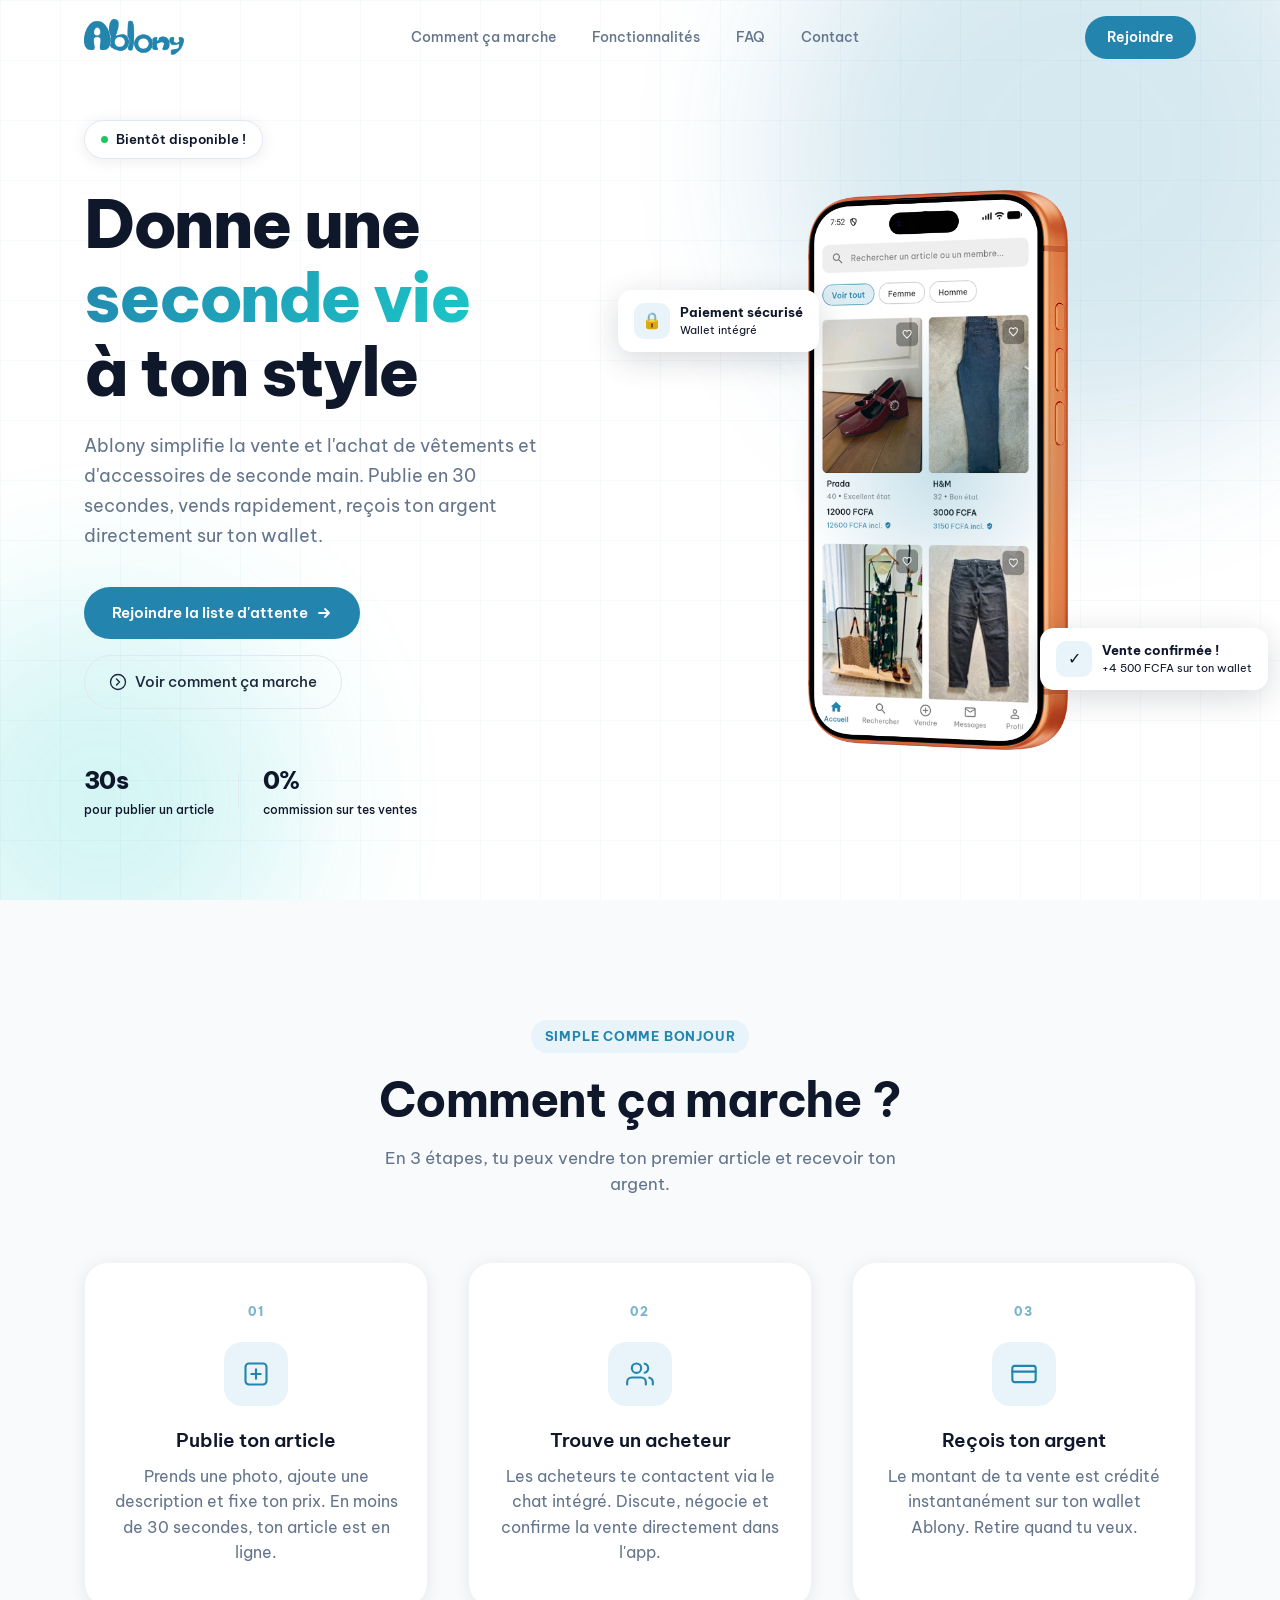
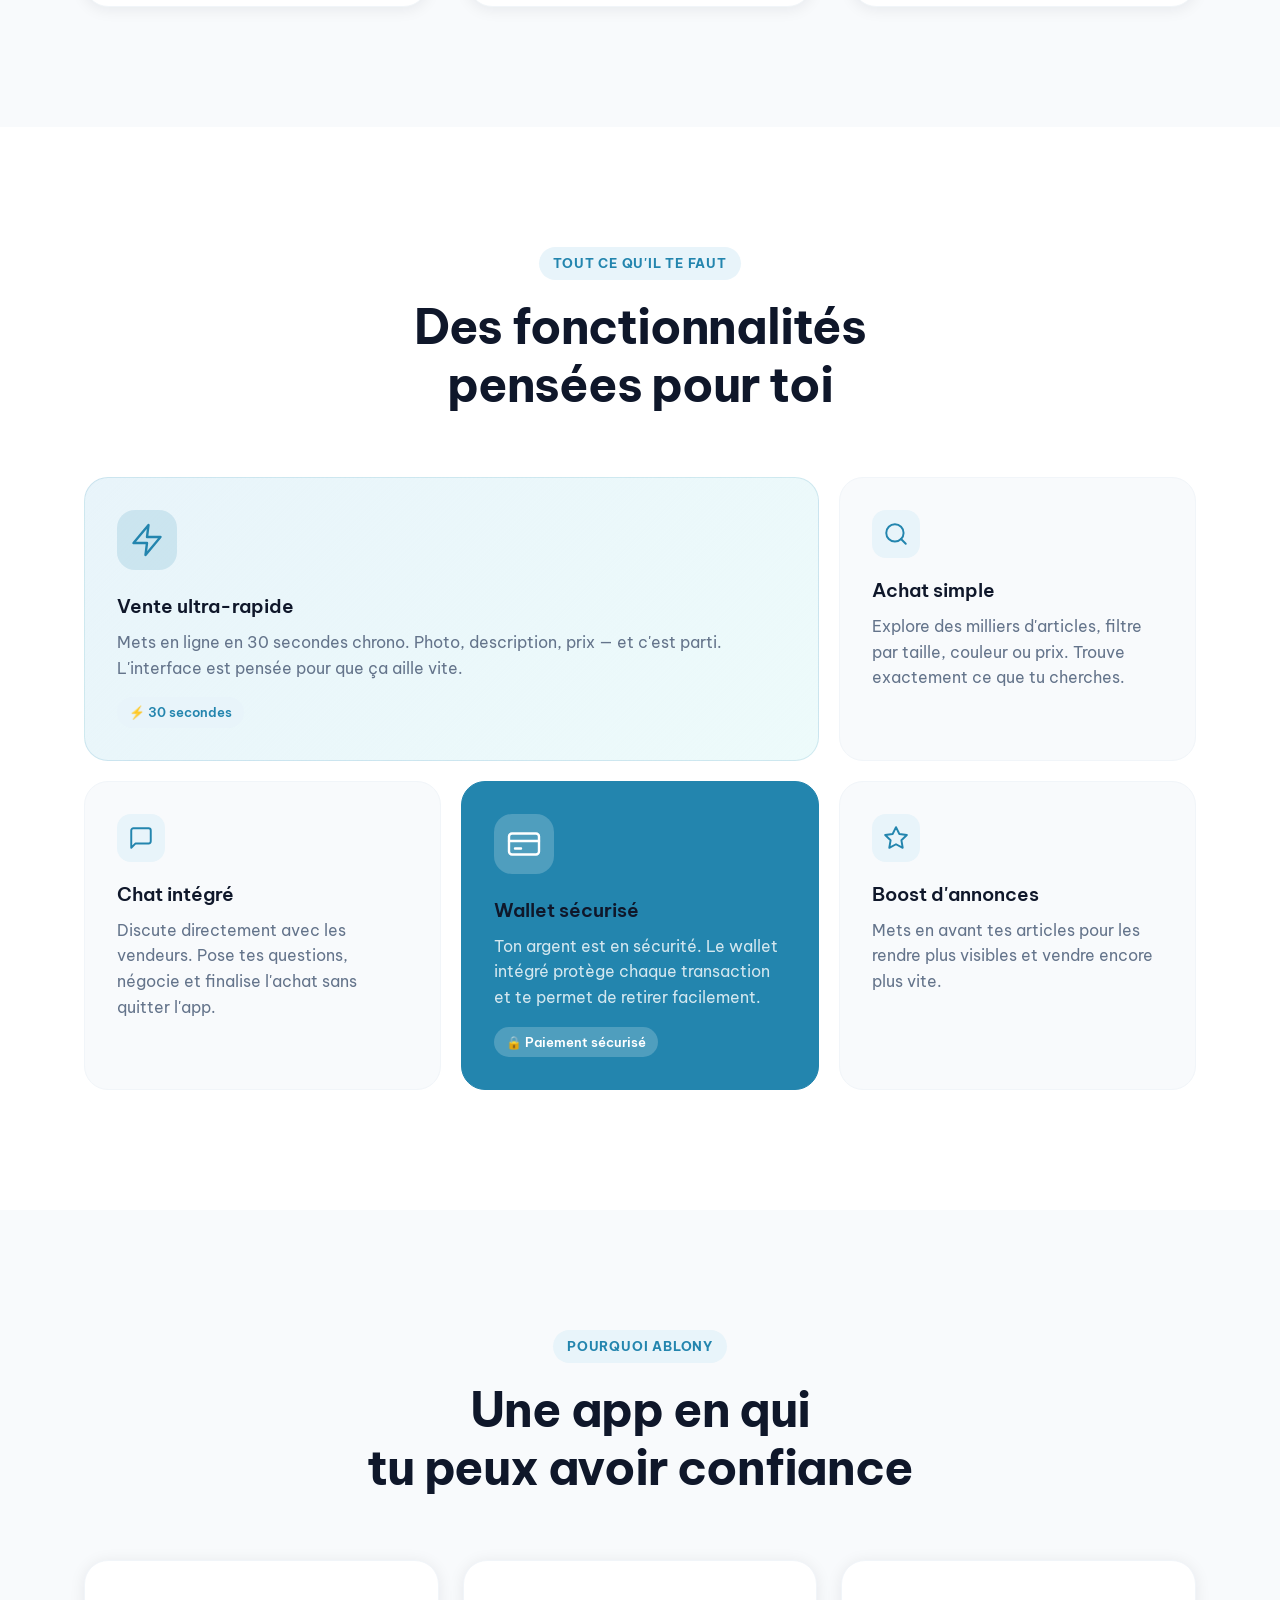
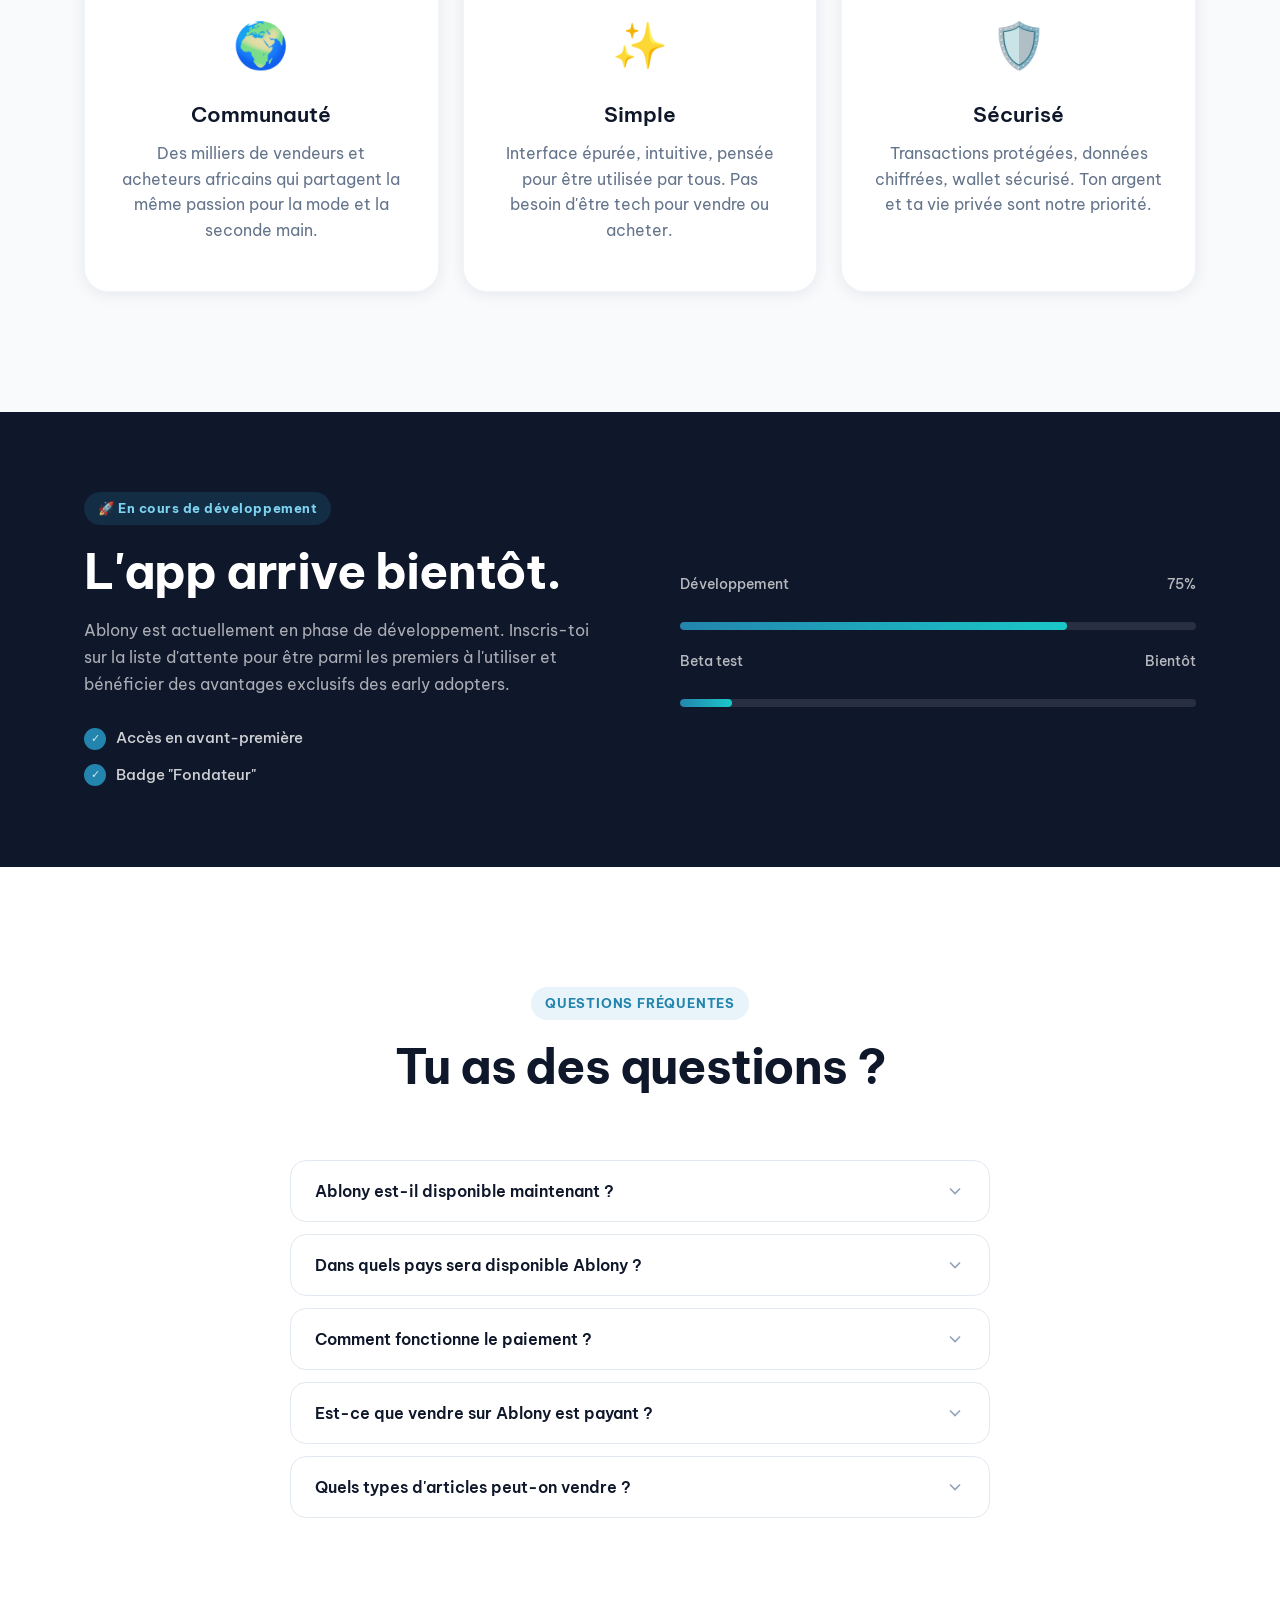
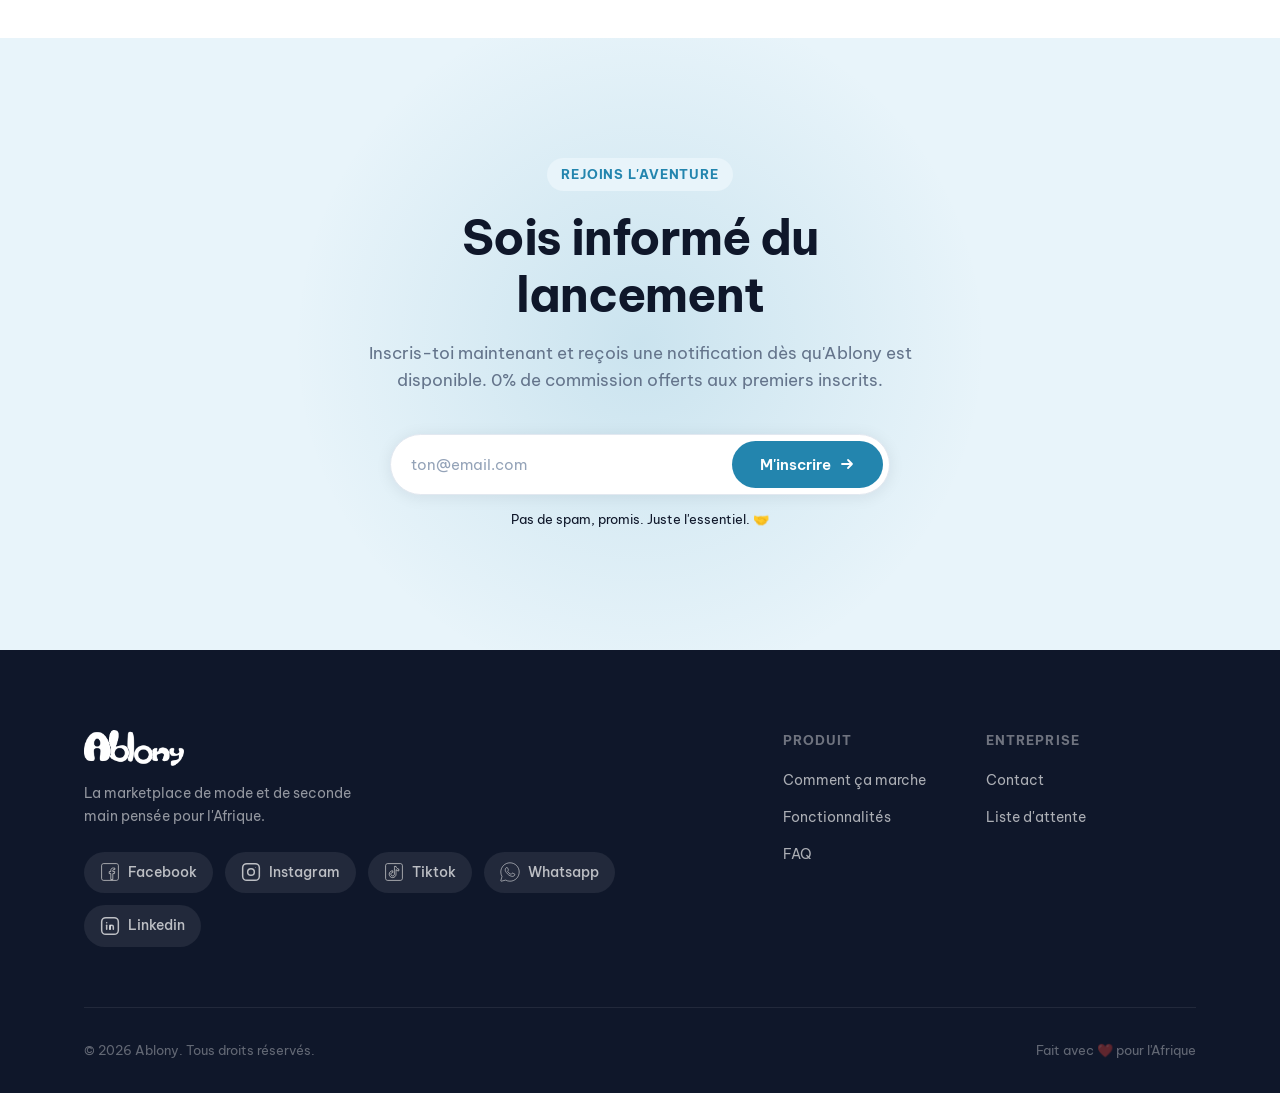
==== commit 9e9de04a: "Com" ====
--- a/index.html
+++ b/index.html
@@ -425,7 +425,7 @@
         <p>Inscris-toi maintenant et reçois une notification dès qu'Ablony est disponible. 0% de commission offerts aux premiers inscrits.</p>
         <form class="cta-form" id="ctaForm" onsubmit="handleCTASubmit(event)">
           <div class="cta-input-wrap">
-            <input type="email" placeholder="ton@email.com" required id="ctaEmail" class="cta-input" />
+            <input type="email" placeholder="ton@email.com" required id="ctaEmail" name="email" class="cta-input" />
             <button type="submit" class="btn-primary">
               <span>M'inscrire</span>
               <svg width="16" height="16" viewBox="0 0 16 16" fill="none"><path d="M3 8h10M9 4l4 4-4 4" stroke="currentColor" stroke-width="1.8" stroke-linecap="round" stroke-linejoin="round"/></svg>
@@ -454,9 +454,36 @@
           </a>
           <p>La marketplace de mode et de seconde main pensée pour l'Afrique.</p>
           <div class="footer-social">
+            <a href="https://www.facebook.com/profile.php?id=61563718988692" target="_blank" rel="noopener" class="social-link" aria-label="Instagram Ablony">
+              <svg xmlns="http://www.w3.org/2000/svg" viewBox="0 0 50 50" width="20" role="img">
+              <title style="fill:rgb(0, 0, 0);stroke:none;color:rgb(255, 255, 255);stroke-width:1px;stroke-linecap:butt;stroke-linejoin:miter;opacity:1;font-family:&quot;Anthropic Sans&quot;, -apple-system, BlinkMacSystemFont, &quot;Segoe UI&quot;, sans-serif;font-size:16px;font-weight:400;text-anchor:start;dominant-baseline:auto">Facebook logo outlined</title>
+              <desc style="fill:rgb(0, 0, 0);stroke:none;color:rgb(255, 255, 255);stroke-width:1px;stroke-linecap:butt;stroke-linejoin:miter;opacity:1;font-family:&quot;Anthropic Sans&quot;, -apple-system, BlinkMacSystemFont, &quot;Segoe UI&quot;, sans-serif;font-size:16px;font-weight:400;text-anchor:start;dominant-baseline:auto">Logo Facebook en version contour uniquement</desc>
+              <path d="M41,4H9C6.243,4,4,6.243,4,9v32c0,2.757,2.243,5,5,5h32c2.757,0,5-2.243,5-5V9C46,6.243,43.757,4,41,4z M37,19h-2c-2.014,0-3,0.504-3,2v3h5l-1,5h-4v15h-5V29h-4v-5h4v-3c0-4,2.646-6,6.459-6C35.393,15,37,15.246,37,15V19z" fill="none" stroke="var(--color-text-primary)" stroke-width="1.5" stroke-linejoin="round" style="fill:none;stroke:rgb(250, 249, 245);color:rgb(255, 255, 255);stroke-width:1.5px;stroke-linecap:butt;stroke-linejoin:round;opacity:1;font-family:&quot;Anthropic Sans&quot;, -apple-system, BlinkMacSystemFont, &quot;Segoe UI&quot;, sans-serif;font-size:16px;font-weight:400;text-anchor:start;dominant-baseline:auto"/>
+              </svg>
+              Facebook
+            </a>
             <a href="https://instagram.com/ablony_officiel" target="_blank" rel="noopener" class="social-link" aria-label="Instagram Ablony">
               <svg width="20" height="20" viewBox="0 0 24 24" fill="none" stroke="currentColor" stroke-width="1.8" stroke-linecap="round" stroke-linejoin="round"><rect x="2" y="2" width="20" height="20" rx="5"/><circle cx="12" cy="12" r="4"/><circle cx="17.5" cy="6.5" r="0.5" fill="currentColor" stroke="none"/></svg>
               Instagram
+            </a>
+            <a href="https://www.tiktok.com/@ablony_officiel" target="_blank" rel="noopener" class="social-link" aria-label="Instagram Ablony">
+              <svg xmlns="http://www.w3.org/2000/svg" viewBox="0 0 50 50" width="20" role="img">
+              <title style="fill:rgb(0, 0, 0);stroke:none;color:rgb(255, 255, 255);stroke-width:1px;stroke-linecap:butt;stroke-linejoin:miter;opacity:1;font-family:&quot;Anthropic Sans&quot;, -apple-system, BlinkMacSystemFont, &quot;Segoe UI&quot;, sans-serif;font-size:16px;font-weight:400;text-anchor:start;dominant-baseline:auto">TikTok logo outlined</title>
+              <desc style="fill:rgb(0, 0, 0);stroke:none;color:rgb(255, 255, 255);stroke-width:1px;stroke-linecap:butt;stroke-linejoin:miter;opacity:1;font-family:&quot;Anthropic Sans&quot;, -apple-system, BlinkMacSystemFont, &quot;Segoe UI&quot;, sans-serif;font-size:16px;font-weight:400;text-anchor:start;dominant-baseline:auto">Logo TikTok en version contour uniquement</desc>
+              <path d="M41,4H9C6.243,4,4,6.243,4,9v32c0,2.757,2.243,5,5,5h32c2.757,0,5-2.243,5-5V9C46,6.243,43.757,4,41,4z M37.006,22.323 c-0.227,0.021-0.457,0.035-0.69,0.035c-2.623,0-4.928-1.349-6.269-3.388c0,5.349,0,11.435,0,11.537c0,4.709-3.818,8.527-8.527,8.527 s-8.527-3.818-8.527-8.527s3.818-8.527,8.527-8.527c0.178,0,0.352,0.016,0.527,0.027v4.202c-0.175-0.021-0.347-0.053-0.527-0.053 c-2.404,0-4.352,1.948-4.352,4.352s1.948,4.352,4.352,4.352s4.527-1.894,4.527-4.298c0-0.095,0.042-19.594,0.042-19.594h4.016 c0.378,3.591,3.277,6.425,6.901,6.685V22.323z" fill="none" stroke="var(--color-text-primary)" stroke-width="1.5" stroke-linejoin="round" style="fill:none;stroke:rgb(250, 249, 245);color:rgb(255, 255, 255);stroke-width:1.5px;stroke-linecap:butt;stroke-linejoin:round;opacity:1;font-family:&quot;Anthropic Sans&quot;, -apple-system, BlinkMacSystemFont, &quot;Segoe UI&quot;, sans-serif;font-size:16px;font-weight:400;text-anchor:start;dominant-baseline:auto"/>
+              </svg>
+              Tiktok
+            </a>
+            <a href="https://whatsapp.com/channel/0029VbCwnxM6RGJEwu3Pz636" target="_blank" rel="noopener" class="social-link" aria-label="Instagram Ablony">
+              <svg viewBox="0 0 50 50" width="20" height="20">
+                <path 
+                  d="M25,2C12.318,2,2,12.318,2,25c0,3.96,1.023,7.854,2.963,11.29L2.037,46.73c-0.096,0.343-0.003,0.711,0.245,0.966 C2.473,47.893,2.733,48,3,48c0.08,0,0.161-0.01,0.24-0.029l10.896-2.699C17.463,47.058,21.21,48,25,48c12.682,0,23-10.318,23-23 S37.682,2,25,2z M36.57,33.116c-0.492,1.362-2.852,2.605-3.986,2.772c-1.018,0.149-2.306,0.213-3.72-0.231 c-0.857-0.27-1.957-0.628-3.366-1.229c-5.923-2.526-9.791-8.415-10.087-8.804C15.116,25.235,13,22.463,13,19.594 s1.525-4.28,2.067-4.864c0.542-0.584,1.181-0.73,1.575-0.73s0.787,0.005,1.132,0.021c0.363,0.018,0.85-0.137,1.329,1.001 c0.492,1.168,1.673,4.037,1.819,4.33c0.148,0.292,0.246,0.633,0.05,1.022c-0.196,0.389-0.294,0.632-0.59,0.973 s-0.62,0.76-0.886,1.022c-0.296,0.291-0.603,0.606-0.259,1.19c0.344,0.584,1.529,2.493,3.285,4.039 c2.255,1.986,4.158,2.602,4.748,2.894c0.59,0.292,0.935,0.243,1.279-0.146c0.344-0.39,1.476-1.703,1.869-2.286 s0.787-0.487,1.329-0.292c0.542,0.194,3.445,1.604,4.035,1.896c0.59,0.292,0.984,0.438,1.132,0.681 C37.062,30.587,37.062,31.755,36.57,33.116z"
+                  fill="none"
+                  stroke="currentColor"
+                  stroke-width="1.8"
+                />
+              </svg>
+              Whatsapp
             </a>
             <a href="https://www.linkedin.com/company/ablony" target="_blank" rel="noopener" class="social-link" aria-label="Instagram Ablony">
               <svg width="20" height="20" viewBox="0 0 24 24" fill="none" stroke="currentColor" stroke-width="1.8" stroke-linecap="round" stroke-linejoin="round">
@@ -485,7 +512,7 @@
         </div>
       </div>
       <div class="footer-bottom">
-        <p>© 2025 Ablony. Tous droits réservés.</p>
+        <p>© 2026 Ablony. Tous droits réservés.</p>
         <p>Fait avec ❤️ pour l'Afrique</p>
       </div>
     </div>
--- a/styles.css
+++ b/styles.css
@@ -894,7 +894,7 @@
   max-width: 280px;
   line-height: 1.6;
 }
-.footer-social { display: flex; gap: 12px; }
+.footer-social { display: flex; gap: 12px; flex-wrap: wrap; }
 .social-link {
   display: inline-flex;
   align-items: center;
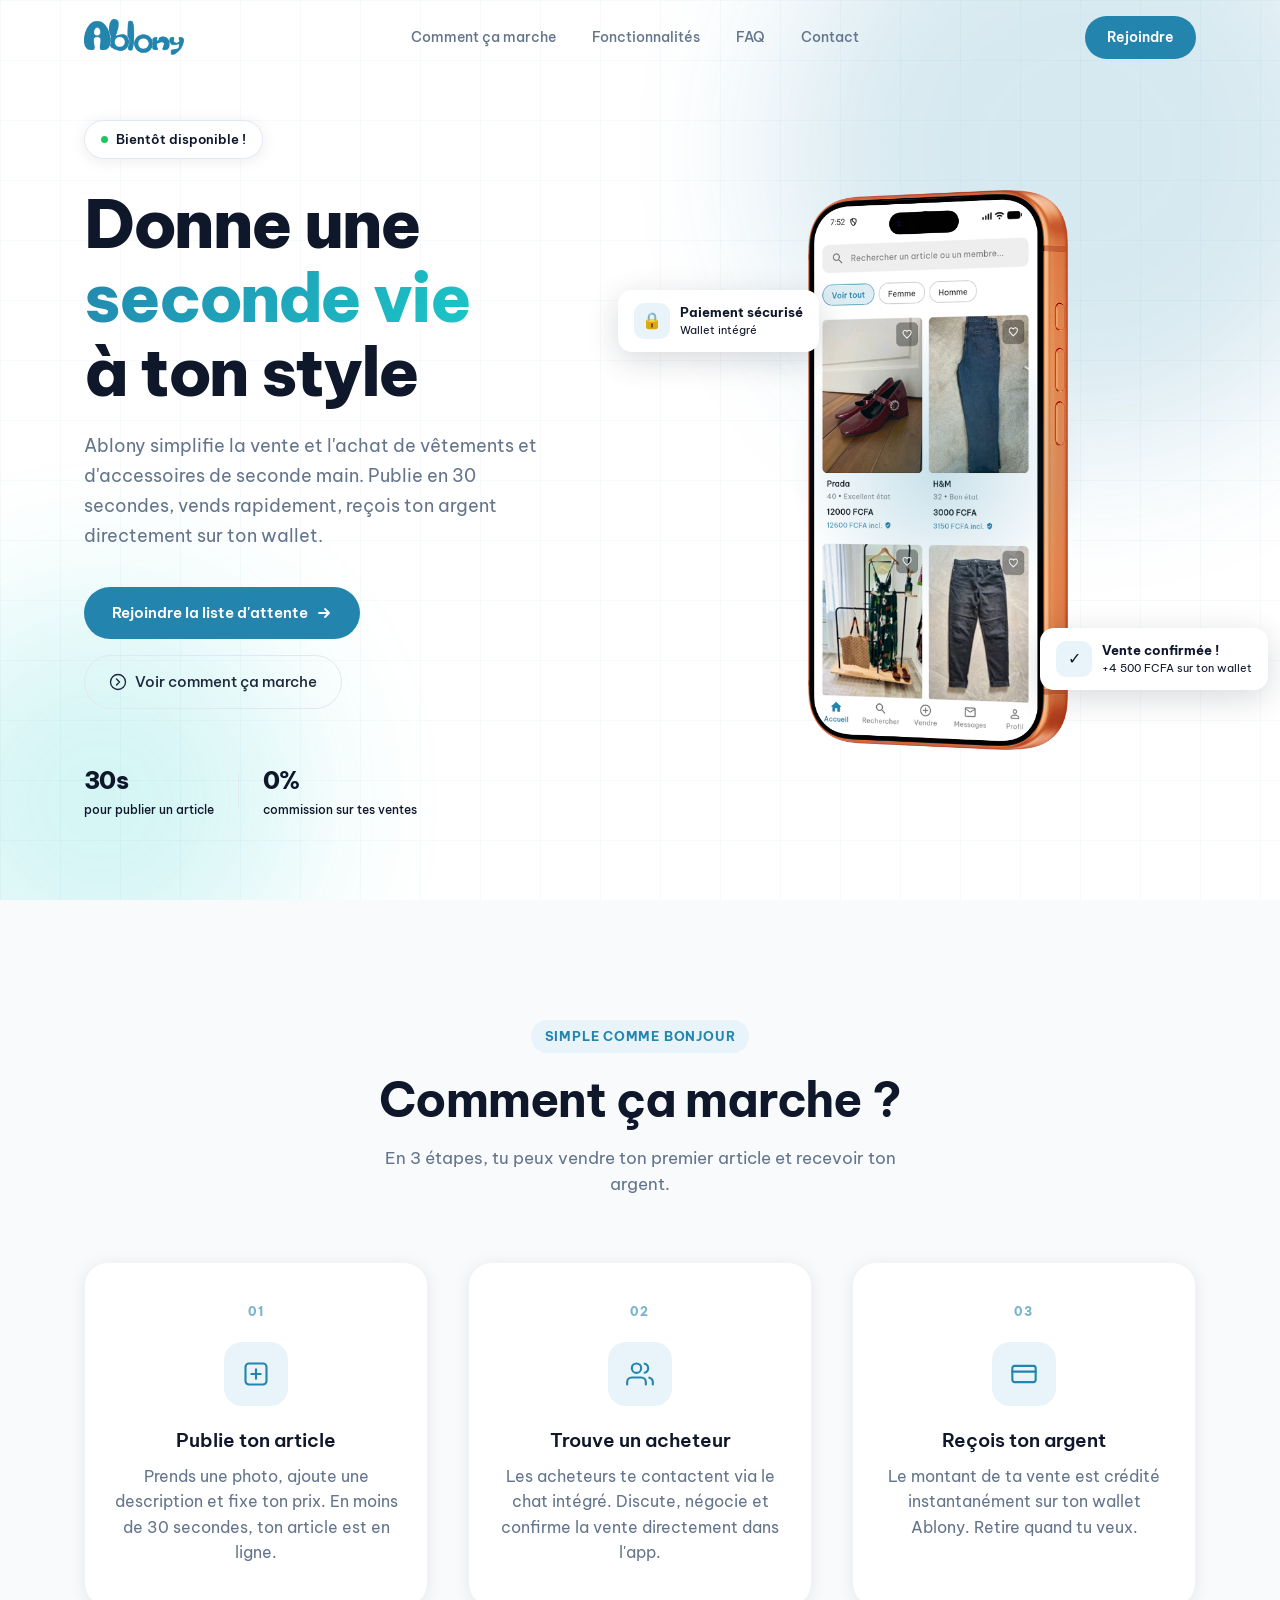
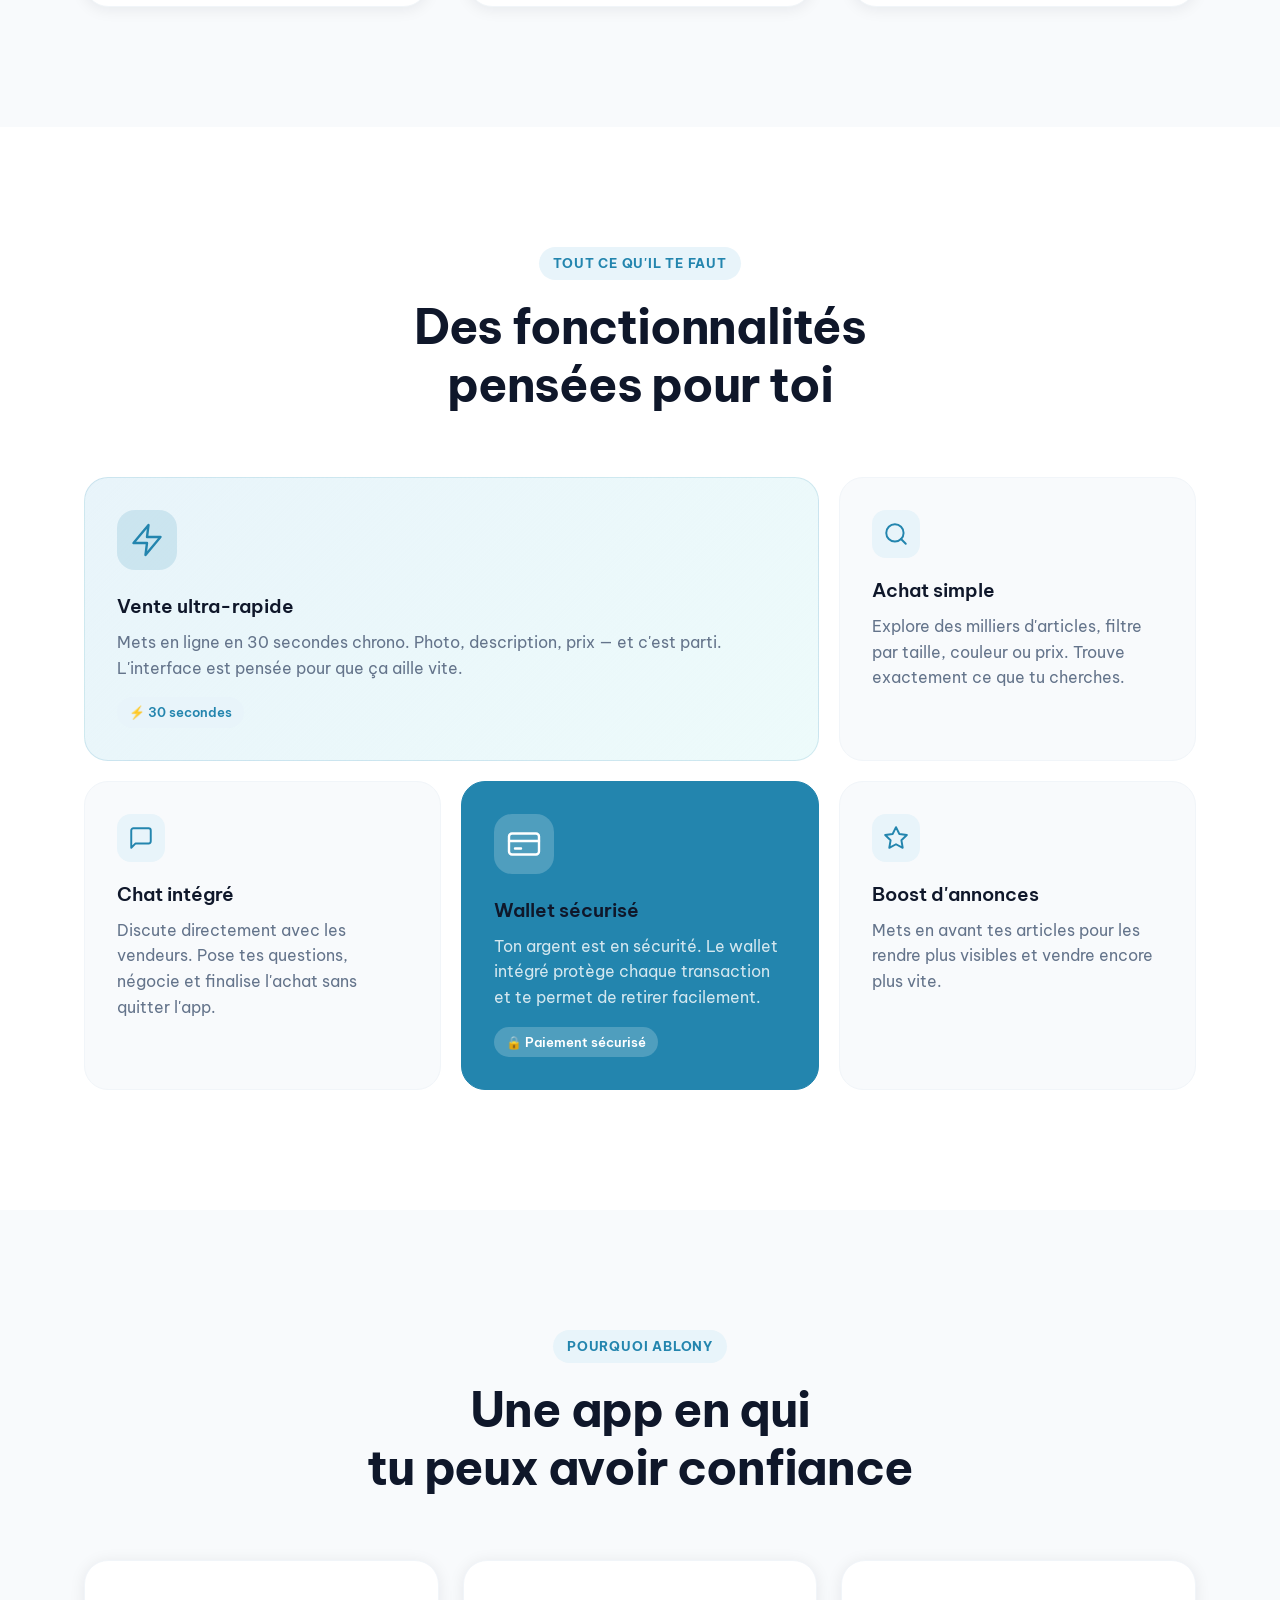
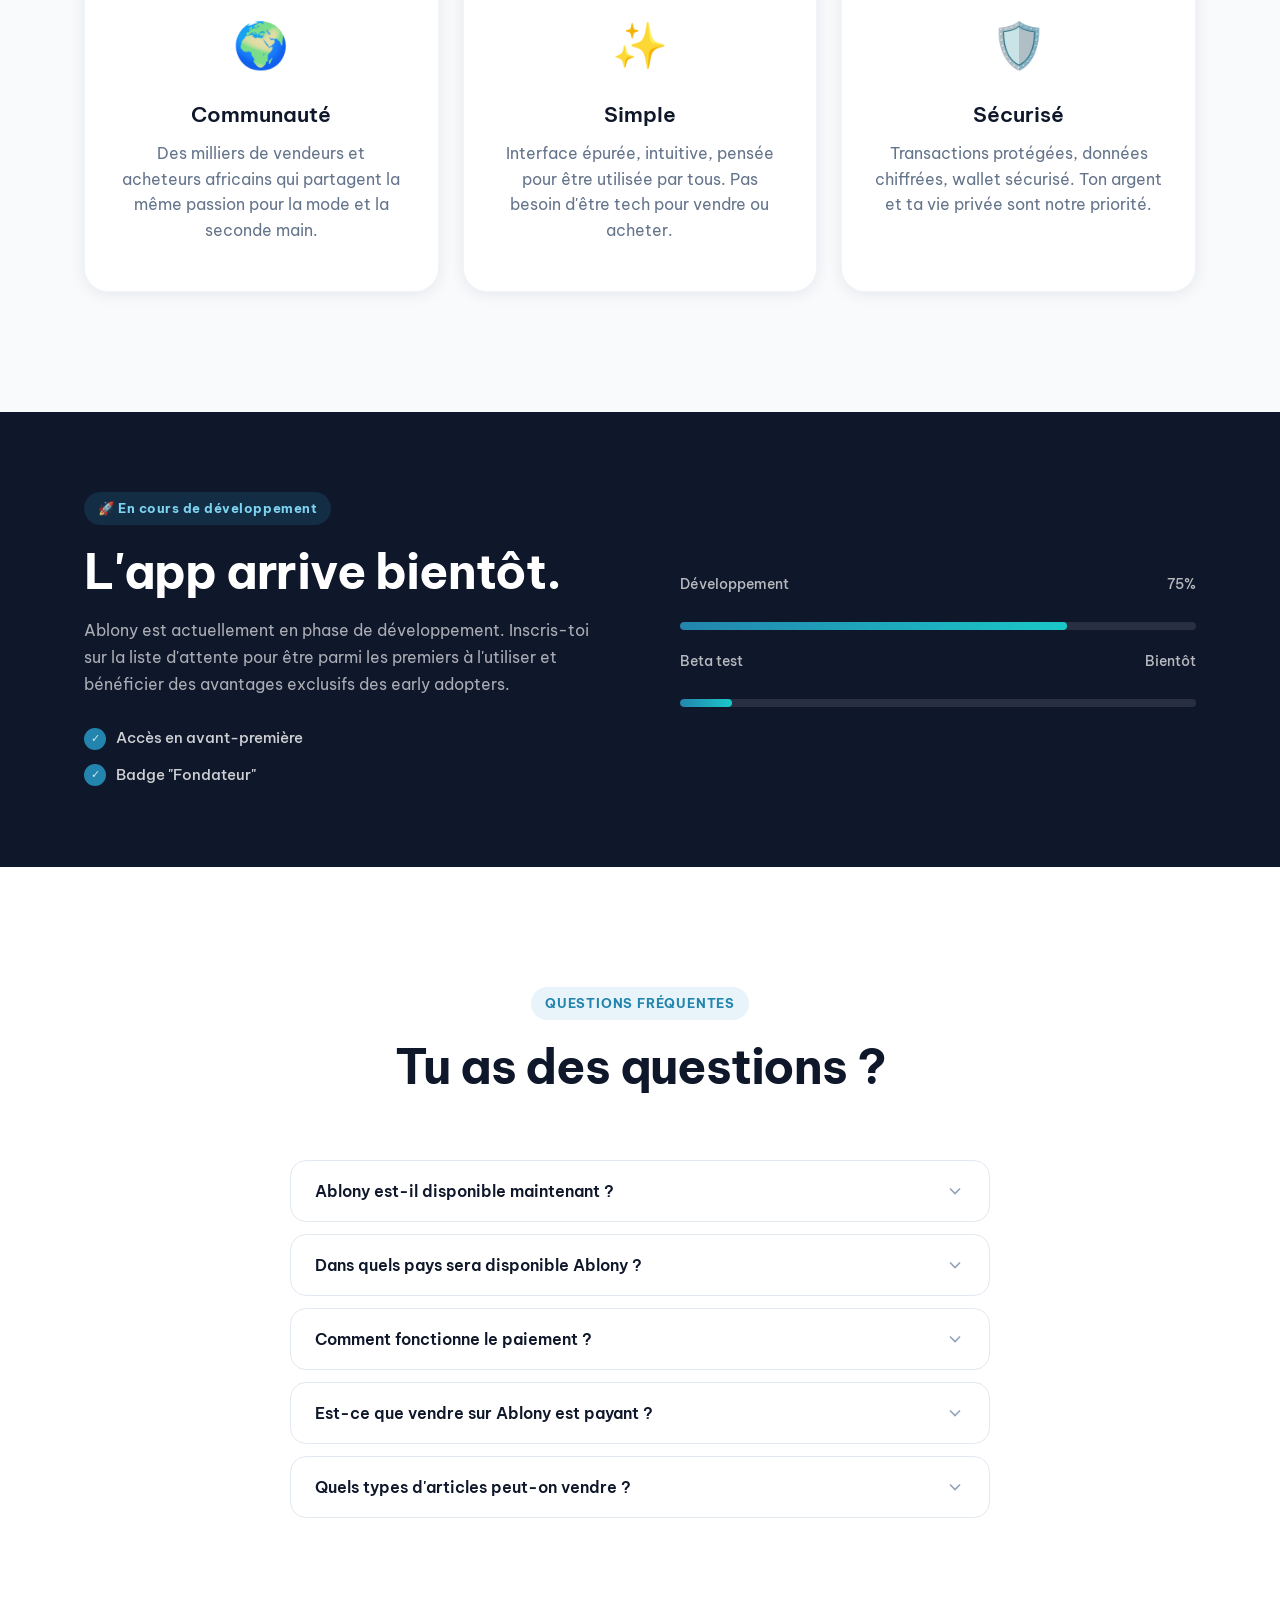
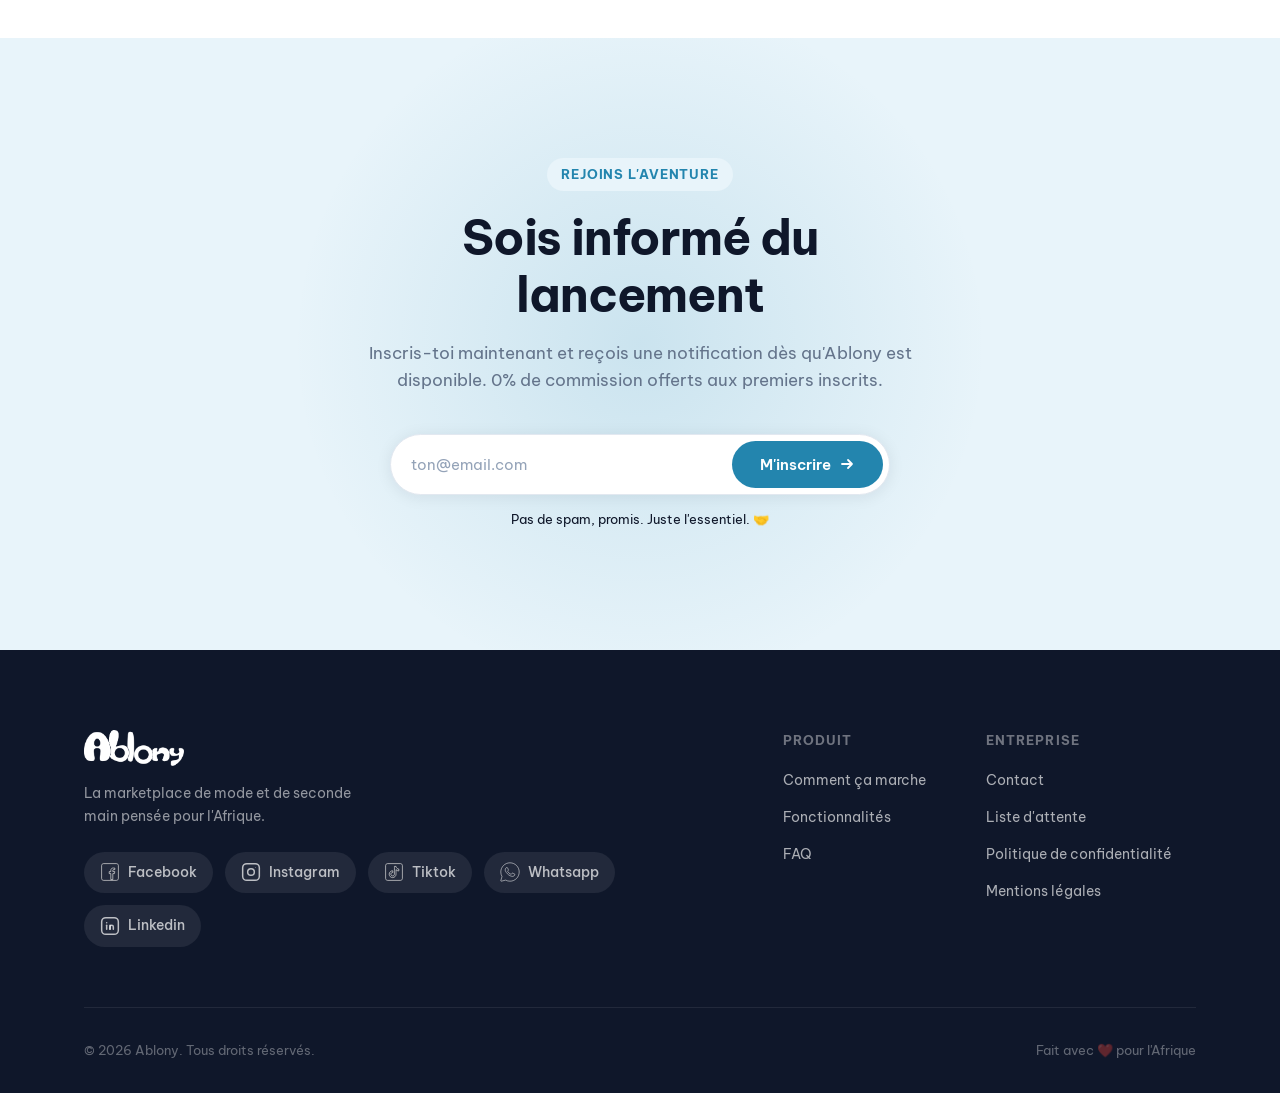
==== commit 7f8defa9: "Confidentialité : retire GeniusPay de la liste des sous-traitants Tous les paiements qui y sont pass" ====
--- a/index.html
+++ b/index.html
@@ -508,6 +508,8 @@
             <h4>Entreprise</h4>
             <a href="contact.html">Contact</a>
             <a href="waitlist.html">Liste d'attente</a>
+            <a href="politique_confidentialite.html">Politique de confidentialité</a>
+            <a href="mention_legal.html">Mentions légales</a>
           </div>
         </div>
       </div>
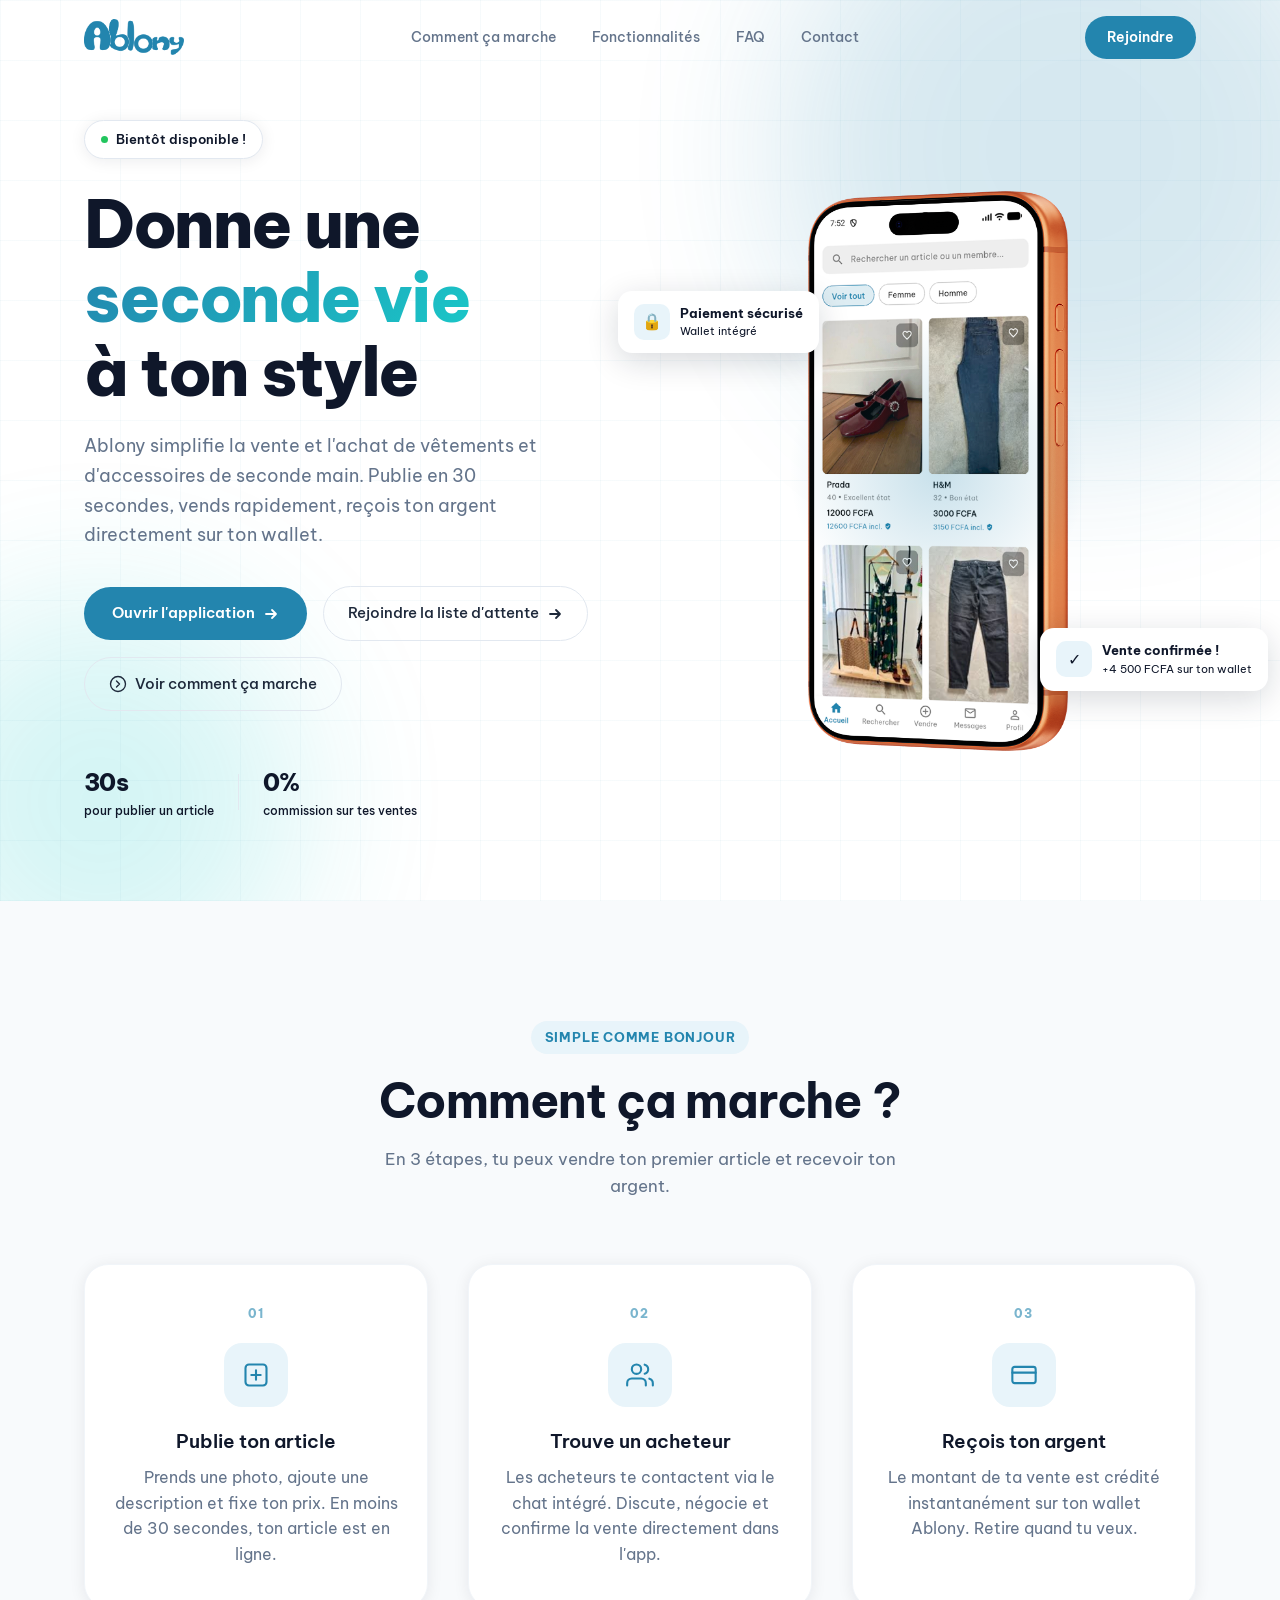
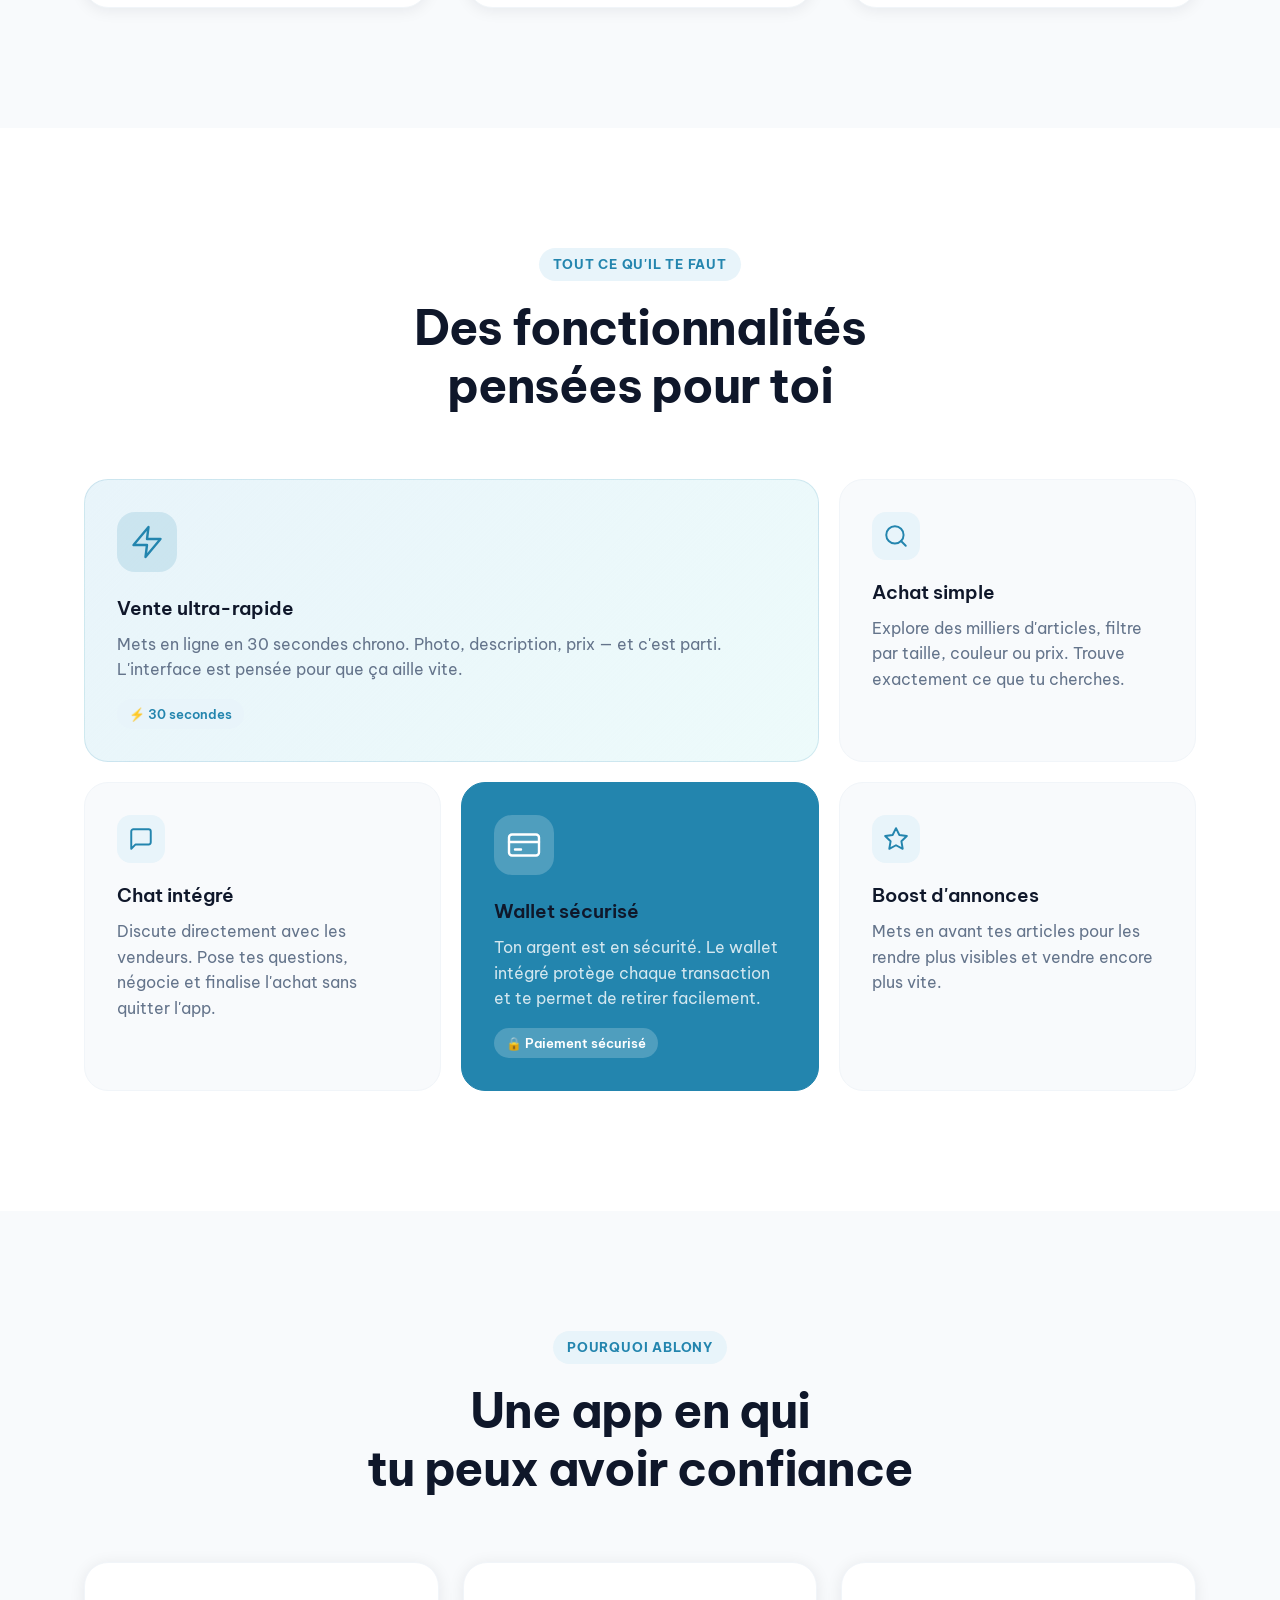
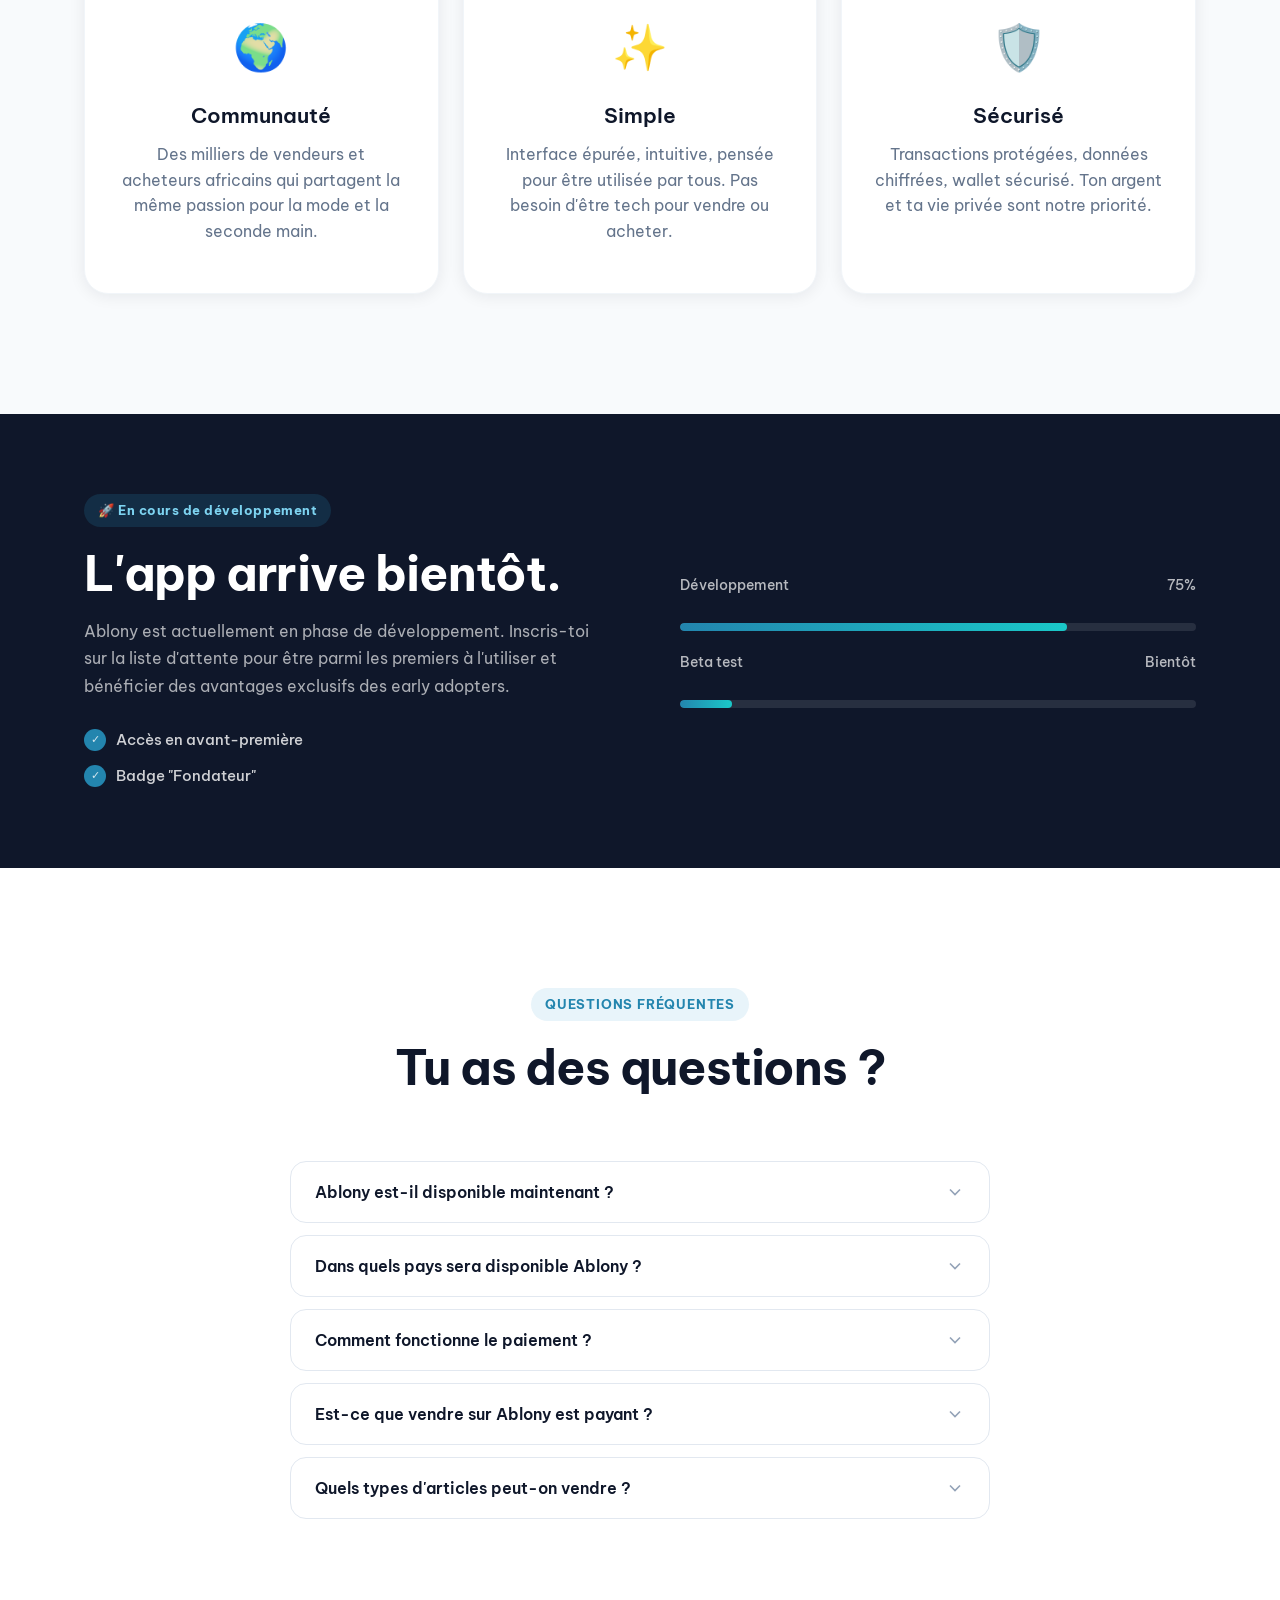
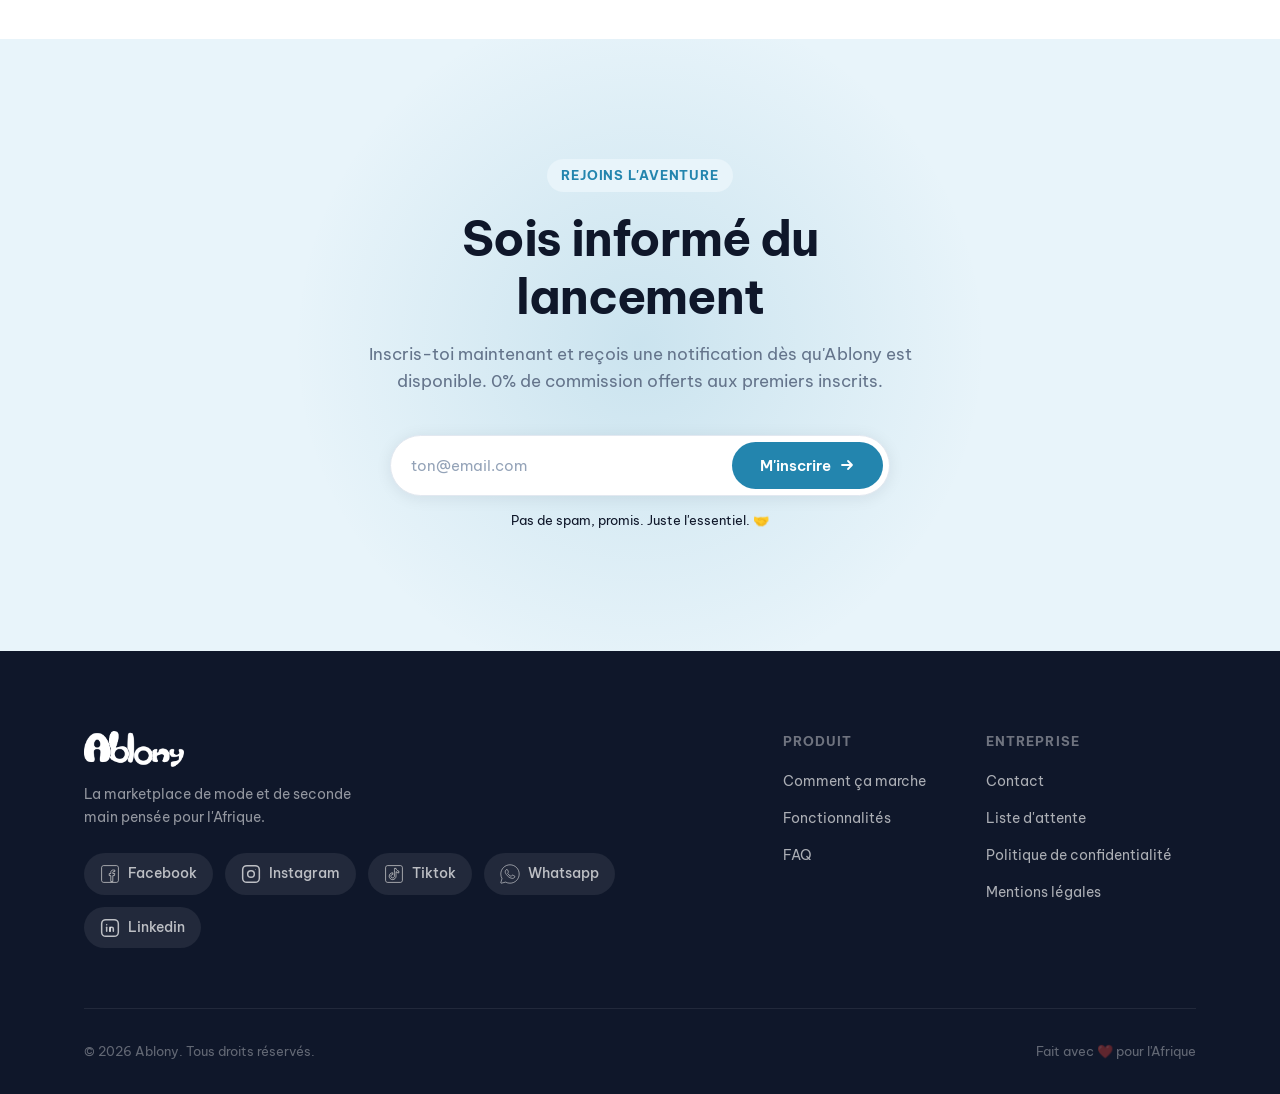
==== commit 1bc602e2: "Site : bouton « Ouvrir l'application » Mène vers app.ablony.net/?install=1, qui prend en charge l'in" ====
--- a/index.html
+++ b/index.html
@@ -66,7 +66,15 @@
           Ablony simplifie la vente et l'achat de vêtements et d'accessoires de seconde main. Publie en 30 secondes, vends rapidement, reçois ton argent directement sur ton wallet.
         </p>
         <div class="hero-actions reveal">
-          <a href="waitlist.html" class="btn-primary">
+          <!-- Mène à l'application, qui prend en charge l'installation :
+               l'invite d'installation appartient à l'origine de la PWA, un
+               bouton posé ici ne peut pas l'ouvrir lui-même. `?install=1`
+               déclenche l'aide dès l'arrivée. -->
+          <a href="https://app.ablony.net/?install=1" class="btn-primary">
+            <span>Ouvrir l'application</span>
+            <svg width="16" height="16" viewBox="0 0 16 16" fill="none"><path d="M3 8h10M9 4l4 4-4 4" stroke="currentColor" stroke-width="1.8" stroke-linecap="round" stroke-linejoin="round"/></svg>
+          </a>
+          <a href="waitlist.html" class="btn-ghost">
             <span>Rejoindre la liste d'attente</span>
             <svg width="16" height="16" viewBox="0 0 16 16" fill="none"><path d="M3 8h10M9 4l4 4-4 4" stroke="currentColor" stroke-width="1.8" stroke-linecap="round" stroke-linejoin="round"/></svg>
           </a>
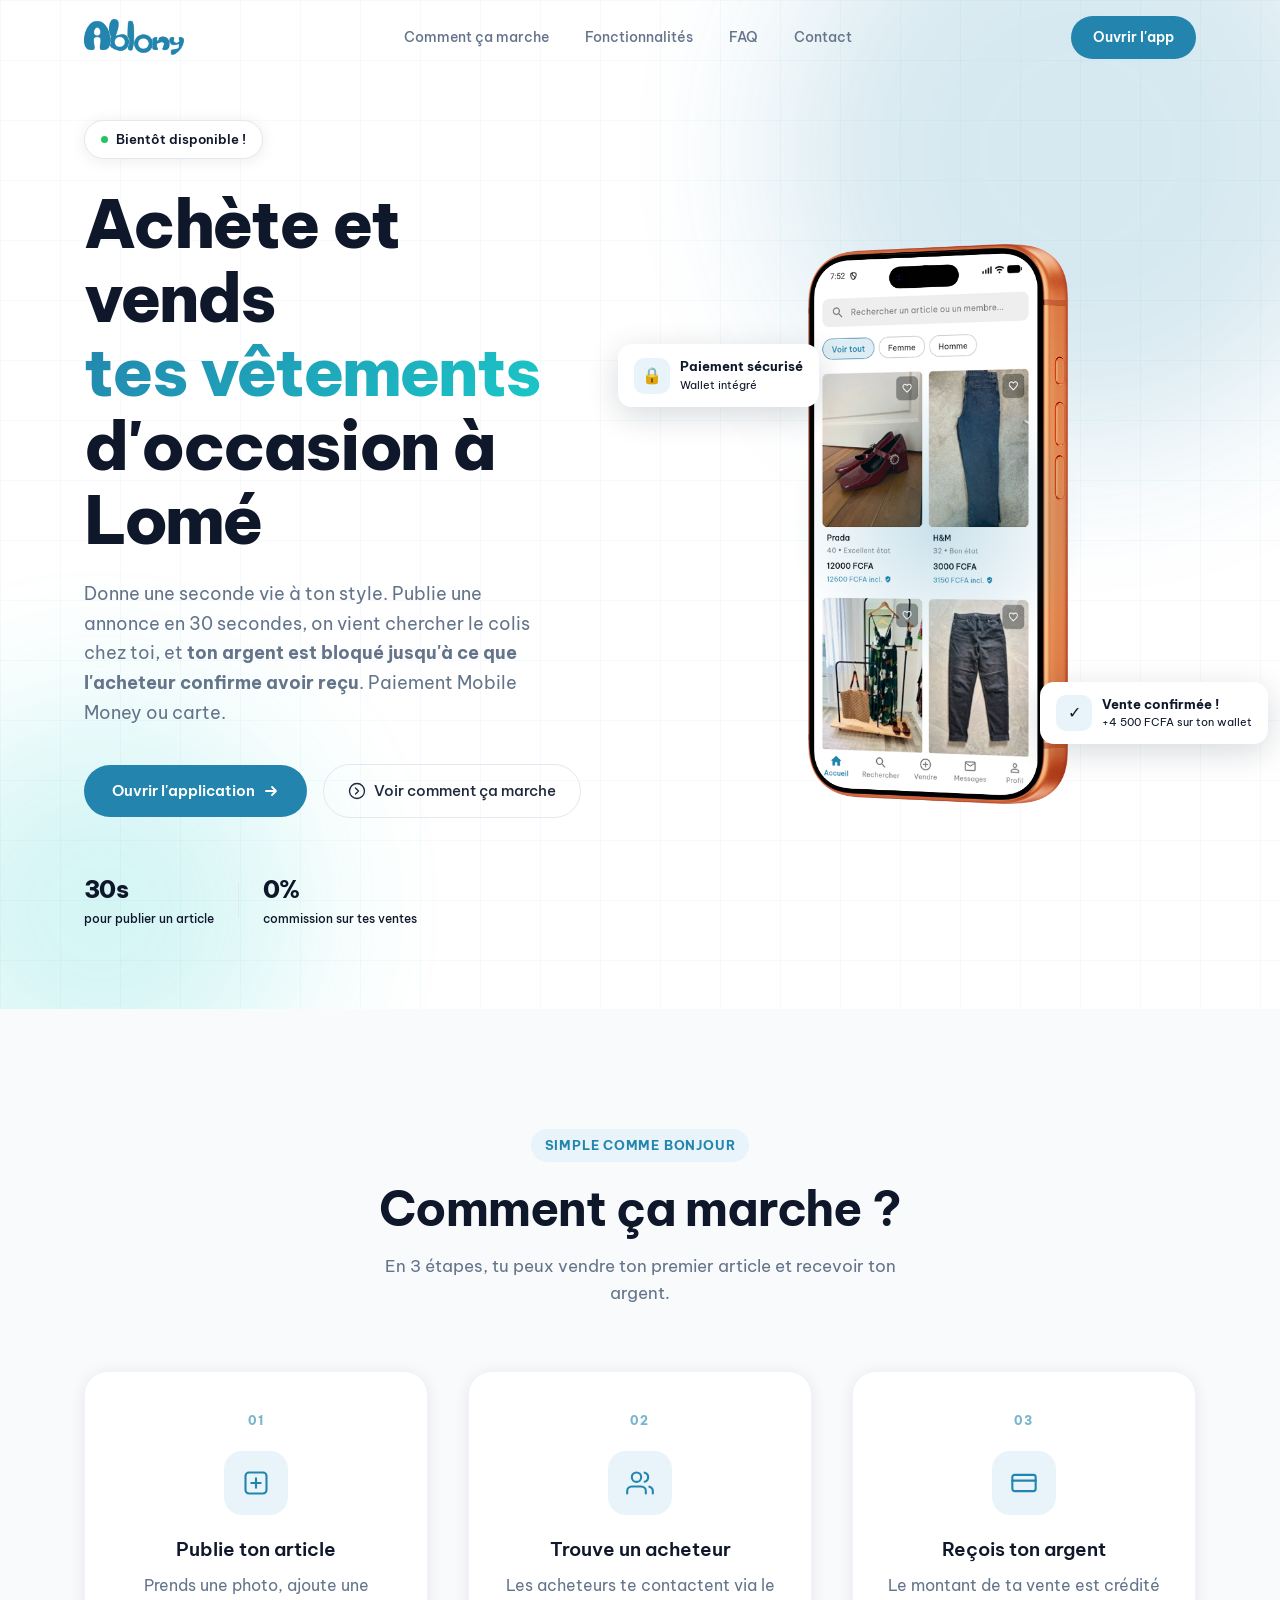
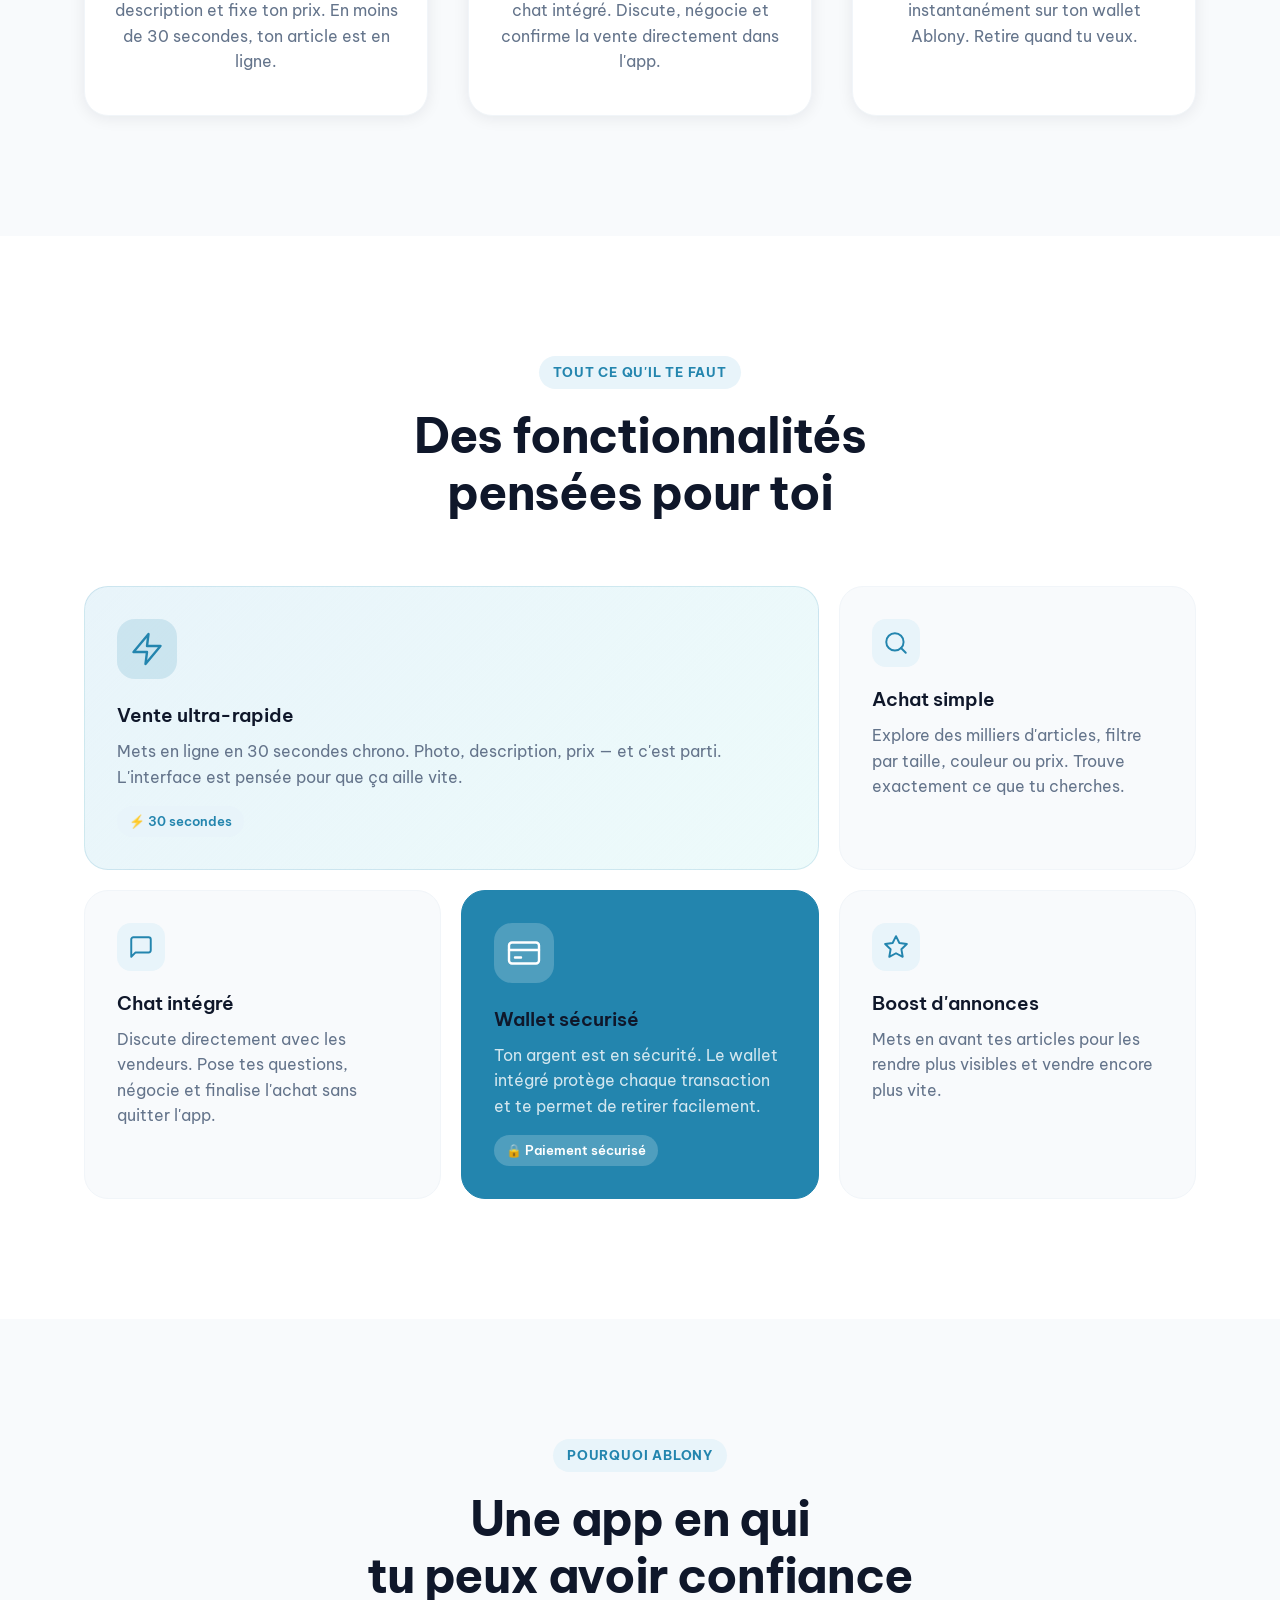
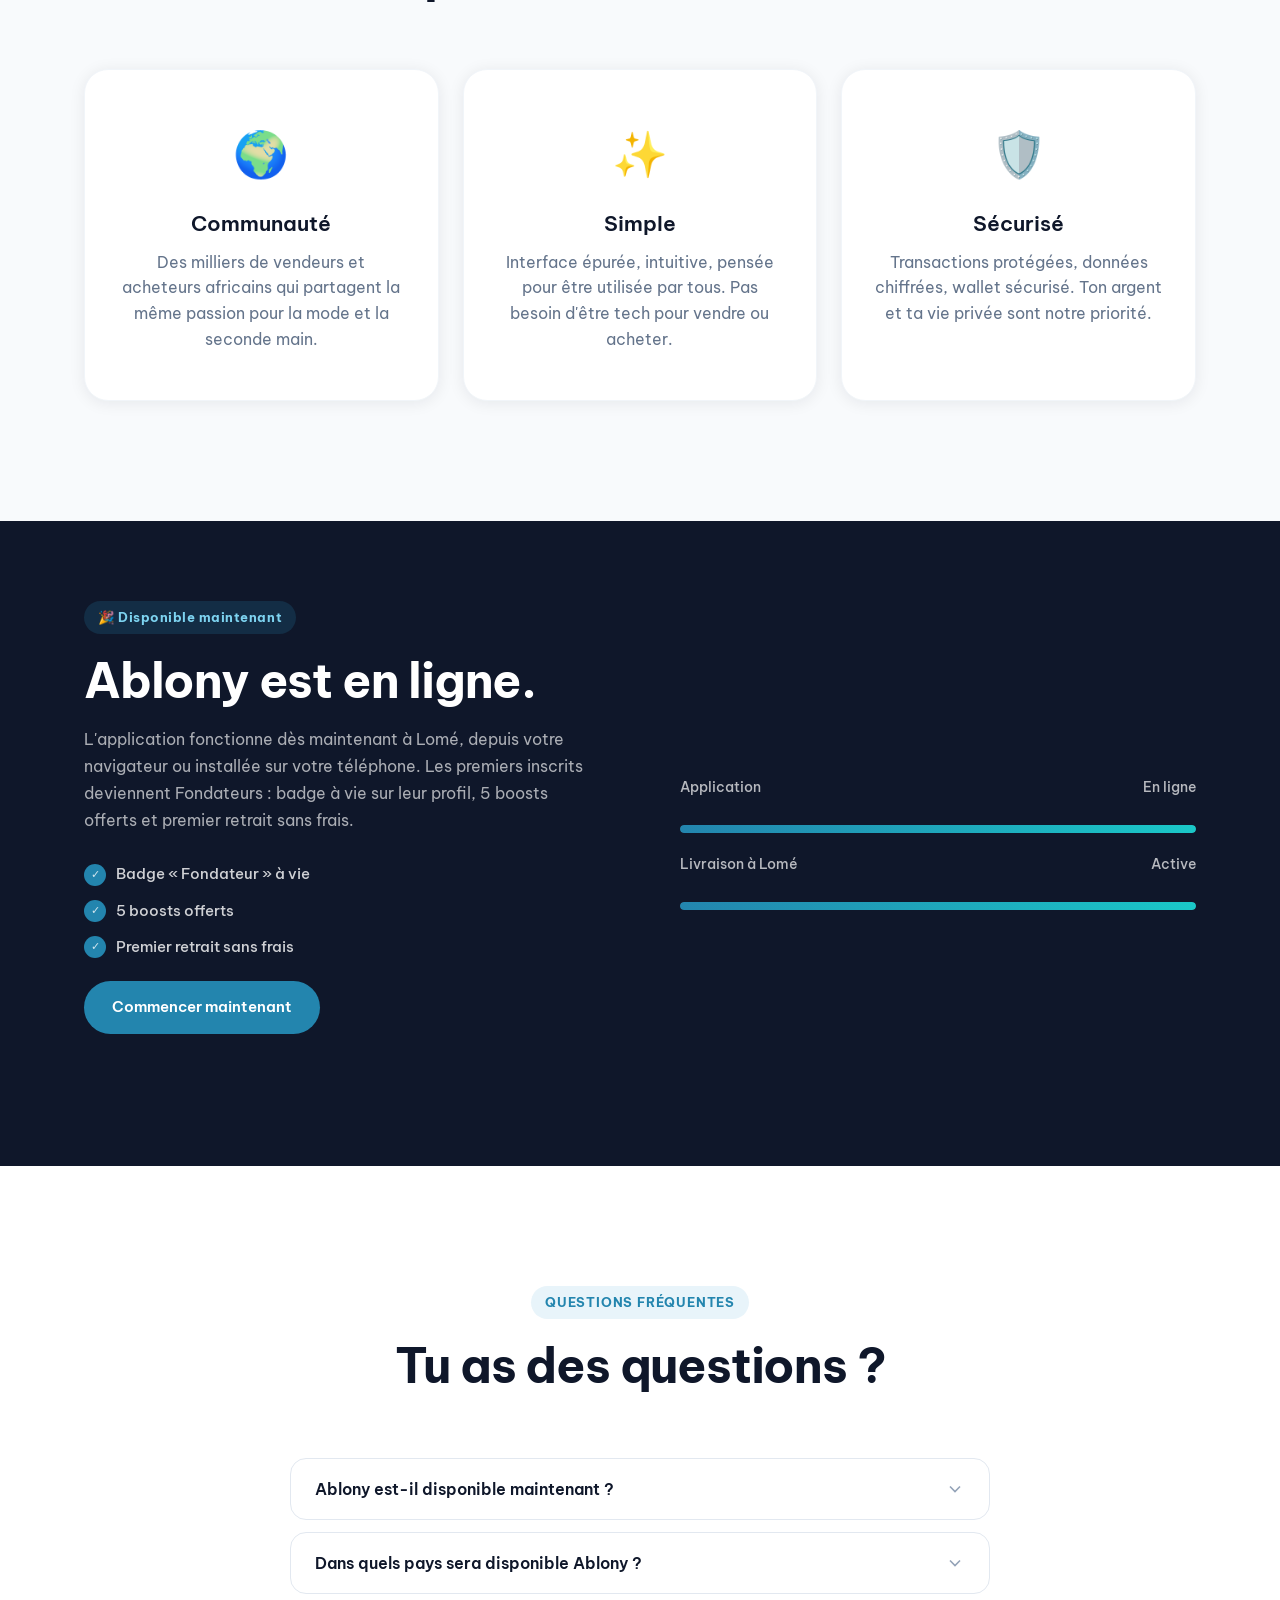
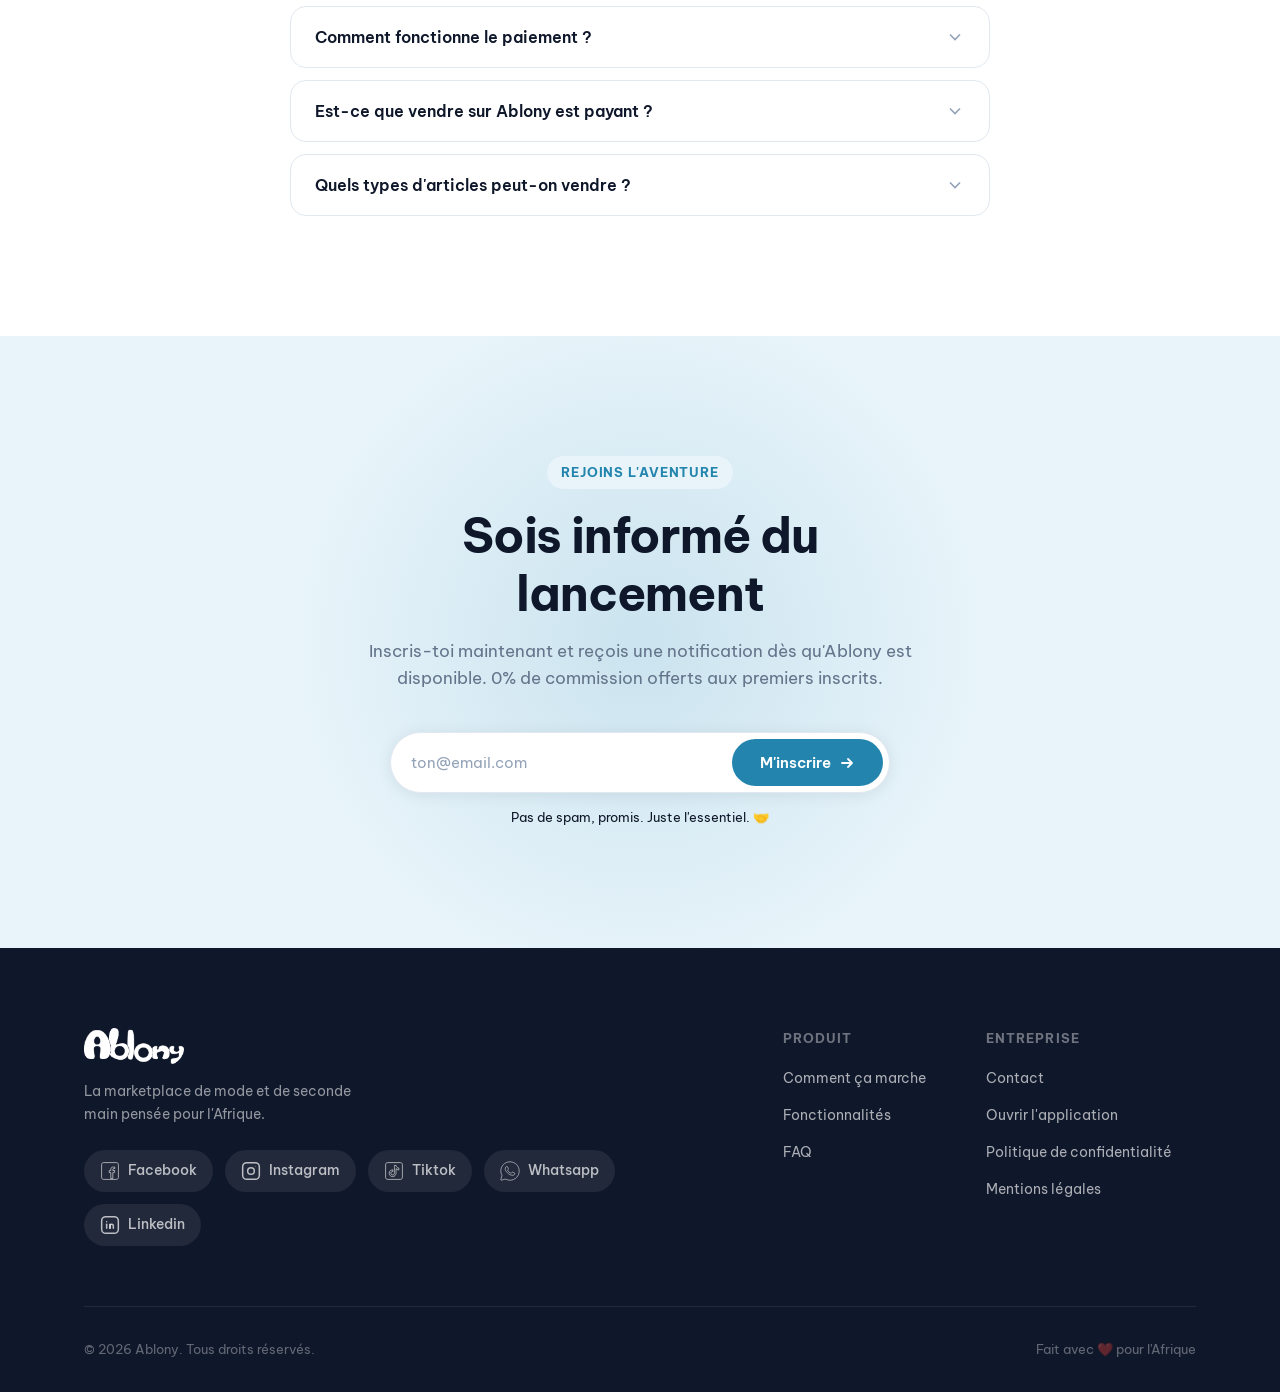
==== commit a5bca6f7: "Site : l'app est en ligne, et le SEO vise enfin de vraies recherches Le site vendait encore une list" ====
--- a/index.html
+++ b/index.html
@@ -3,16 +3,74 @@
 <head>
   <meta charset="UTF-8" />
   <meta name="viewport" content="width=device-width, initial-scale=1.0" />
-  <title>Ablony — Donne une seconde vie à ton style</title>
-  <meta name="description" content="Ablony est l'application mobile pour vendre et acheter des vêtements en Afrique. Simple, rapide, sécurisé. Rejoins la liste d'attente dès maintenant." />
-  <meta property="og:title" content="Ablony — Donne une seconde vie à ton style" />
-  <meta property="og:description" content="Vends tes vêtements, achète facilement, reçois ton argent. L'app de mode seconde main pensée pour l'Afrique." />
+  <!-- Le titre vise ce que les gens tapent réellement : « vendre vêtements
+       occasion Lomé », « friperie en ligne Togo ». Une accroche de marque
+       seule (« Donne une seconde vie à ton style ») ne ressort sur aucune
+       recherche, puisque personne ne cherche ces mots-là. -->
+  <title>Ablony — Acheter et vendre des vêtements d'occasion au Togo</title>
+  <meta name="description" content="Achetez et vendez des vêtements d'occasion à Lomé en toute sécurité. Votre argent est bloqué jusqu'à la réception du colis, que nous récupérons chez le vendeur. Paiement Mobile Money." />
+  <meta name="keywords" content="vêtements occasion Togo, friperie en ligne Lomé, vendre vêtements Lomé, seconde main Togo, acheter habits occasion, Mobile Money Togo" />
+  <link rel="canonical" href="https://ablony.net/" />
+  <meta name="robots" content="index, follow" />
+  <meta name="author" content="Ablony" />
+
   <meta property="og:type" content="website" />
+  <meta property="og:site_name" content="Ablony" />
+  <meta property="og:locale" content="fr_FR" />
+  <meta property="og:url" content="https://ablony.net/" />
+  <meta property="og:title" content="Ablony — Acheter et vendre des vêtements d'occasion au Togo" />
+  <meta property="og:description" content="Votre argent est bloqué jusqu'à la réception du colis. On vient le chercher chez le vendeur, on vous le livre. Paiement Mobile Money." />
+  <meta property="og:image" content="https://ablony.net/images/ablony_mockup.png" />
+  <meta name="twitter:card" content="summary_large_image" />
+  <meta name="twitter:title" content="Ablony — Vêtements d'occasion au Togo" />
+  <meta name="twitter:description" content="Votre argent est bloqué jusqu'à la réception du colis. Paiement Mobile Money." />
+  <meta name="twitter:image" content="https://ablony.net/images/ablony_mockup.png" />
   <link rel="preconnect" href="https://fonts.googleapis.com" />
   <link rel="preconnect" href="https://fonts.gstatic.com" crossorigin />
   <link href="https://fonts.googleapis.com/css2?family=Be+Vietnam+Pro:ital,wght@0,300;0,400;0,500;0,600;0,700;0,800;0,900;1,400&display=swap" rel="stylesheet" />
   <link rel="stylesheet" href="styles.css" />
   <link rel="icon" type="image/x-icon" href="./images/favicon.png">
+
+  <!-- Données structurées : sans elles, Google lit une page de texte. Avec
+       elles, il sait qu'il s'agit d'une place de marché, où, et dans quelle
+       langue — ce qui conditionne l'affichage sur les recherches locales. -->
+  <script type="application/ld+json">
+  {
+    "@context": "https://schema.org",
+    "@type": "WebSite",
+    "name": "Ablony",
+    "url": "https://ablony.net/",
+    "inLanguage": "fr",
+    "description": "Place de marché d'achat et de vente de vêtements d'occasion entre particuliers au Togo."
+  }
+  </script>
+  <script type="application/ld+json">
+  {
+    "@context": "https://schema.org",
+    "@type": "Organization",
+    "name": "Ablony",
+    "url": "https://ablony.net/",
+    "logo": "https://ablony.net/images/favicon.png",
+    "areaServed": { "@type": "Country", "name": "Togo" },
+    "contactPoint": {
+      "@type": "ContactPoint",
+      "contactType": "customer support",
+      "email": "support@ablony.net",
+      "availableLanguage": ["fr"]
+    }
+  }
+  </script>
+  <script type="application/ld+json">
+  {
+    "@context": "https://schema.org",
+    "@type": "MobileApplication",
+    "name": "Ablony",
+    "operatingSystem": "Android, Web",
+    "applicationCategory": "ShoppingApplication",
+    "url": "https://app.ablony.net/",
+    "offers": { "@type": "Offer", "price": "0", "priceCurrency": "XOF" }
+  }
+  </script>
 </head>
 <body>
 
@@ -30,7 +88,7 @@
         <a href="#faq" class="nav-link">FAQ</a>
         <a href="contact.html" class="nav-link">Contact</a>
       </div>
-      <a href="waitlist.html" class="btn-nav">Rejoindre</a>
+      <a href="https://app.ablony.net/?install=1" class="btn-nav">Ouvrir l'app</a>
       <button class="hamburger" id="hamburger" aria-label="Menu">
         <span></span><span></span><span></span>
       </button>
@@ -40,7 +98,7 @@
       <a href="#features" class="mobile-link">Fonctionnalités</a>
       <a href="#faq" class="mobile-link">FAQ</a>
       <a href="contact.html" class="mobile-link">Contact</a>
-      <a href="waitlist.html" class="btn-primary mobile-cta">Rejoindre la liste d'attente</a>
+      <a href="https://app.ablony.net/?install=1" class="btn-primary mobile-cta">Ouvrir l'application</a>
     </div>
   </nav>
 
@@ -57,13 +115,21 @@
           <span class="badge-dot"></span>
           Bientôt disponible !
         </div>
+        <!-- Le h1 est le signal le plus fort pour une recherche. Il doit
+             donc porter les mots que les gens tapent — « vêtements
+             d'occasion », « Lomé » — et non une accroche de marque seule, qui
+             ne ressort sur aucune requête. L'émotion passe dans le
+             sous-titre, qui n'est pas lu de la même façon. -->
         <h1 class="hero-title reveal">
-          Donne une<br/>
-          <span class="text-gradient">seconde vie</span><br/>
-          à ton style
+          Achète et vends<br/>
+          <span class="text-gradient">tes vêtements</span><br/>
+          d'occasion à Lomé
         </h1>
         <p class="hero-sub reveal">
-          Ablony simplifie la vente et l'achat de vêtements et d'accessoires de seconde main. Publie en 30 secondes, vends rapidement, reçois ton argent directement sur ton wallet.
+          Donne une seconde vie à ton style. Publie une annonce en 30 secondes,
+          on vient chercher le colis chez toi, et <strong>ton argent est bloqué
+          jusqu'à ce que l'acheteur confirme avoir reçu</strong>. Paiement
+          Mobile Money ou carte.
         </p>
         <div class="hero-actions reveal">
           <!-- Mène à l'application, qui prend en charge l'installation :
@@ -72,10 +138,6 @@
                déclenche l'aide dès l'arrivée. -->
           <a href="https://app.ablony.net/?install=1" class="btn-primary">
             <span>Ouvrir l'application</span>
-            <svg width="16" height="16" viewBox="0 0 16 16" fill="none"><path d="M3 8h10M9 4l4 4-4 4" stroke="currentColor" stroke-width="1.8" stroke-linecap="round" stroke-linejoin="round"/></svg>
-          </a>
-          <a href="waitlist.html" class="btn-ghost">
-            <span>Rejoindre la liste d'attente</span>
             <svg width="16" height="16" viewBox="0 0 16 16" fill="none"><path d="M3 8h10M9 4l4 4-4 4" stroke="currentColor" stroke-width="1.8" stroke-linecap="round" stroke-linejoin="round"/></svg>
           </a>
           <a href="#how" class="btn-ghost">
@@ -331,30 +393,35 @@
     <div class="container">
       <div class="coming-inner">
         <div class="coming-left">
-          <div class="coming-tag">🚀 En cours de développement</div>
-          <h2>L'app arrive bientôt.</h2>
-          <p>Ablony est actuellement en phase de développement. Inscris-toi sur la liste d'attente pour être parmi les premiers à l'utiliser et bénéficier des avantages exclusifs des early adopters.</p>
+          <div class="coming-tag">🎉 Disponible maintenant</div>
+          <h2>Ablony est en ligne.</h2>
+          <p>L'application fonctionne dès maintenant à Lomé, depuis votre navigateur ou installée sur votre téléphone. Les premiers inscrits deviennent Fondateurs : badge à vie sur leur profil, 5 boosts offerts et premier retrait sans frais.</p>
           <div class="coming-perks">
-            <div class="perk"><span>✓</span> Accès en avant-première</div>
-            <!-- <div class="perk"><span>✓</span> 0% de commission au lancement</div> -->
-            <div class="perk"><span>✓</span> Badge "Fondateur"</div>
+            <div class="perk"><span>✓</span> Badge « Fondateur » à vie</div>
+            <div class="perk"><span>✓</span> 5 boosts offerts</div>
+            <div class="perk"><span>✓</span> Premier retrait sans frais</div>
+          </div>
+          <div class="hero-actions" style="margin-top:22px">
+            <a href="https://app.ablony.net/?install=1" class="btn-primary">
+              <span>Commencer maintenant</span>
+            </a>
           </div>
         </div>
         <div class="coming-right">
           <div class="coming-progress-wrap">
             <div class="coming-progress-label">
-              <span>Développement</span>
-              <span>75%</span>
+              <span>Application</span>
+              <span>En ligne</span>
             </div>
             <div class="coming-bar">
-              <div class="coming-fill" style="width: 75%"></div>
+              <div class="coming-fill" style="width: 100%"></div>
             </div>
             <div class="coming-progress-label">
-              <span>Beta test</span>
-              <span>Bientôt</span>
+              <span>Livraison à Lomé</span>
+              <span>Active</span>
             </div>
             <div class="coming-bar">
-              <div class="coming-fill" style="width: 10%"></div>
+              <div class="coming-fill" style="width: 100%"></div>
             </div>
           </div>
         </div>
@@ -376,7 +443,7 @@
             <svg class="faq-icon" width="20" height="20" viewBox="0 0 24 24" fill="none" stroke="currentColor" stroke-width="2"><path d="M6 9l6 6 6-6"/></svg>
           </button>
           <div class="faq-a">
-            <p>Ablony est actuellement en phase de développement. Tu peux t'inscrire sur notre liste d'attente pour être parmi les premiers à être notifié lors du lancement officiel.</p>
+            <p>Oui. Ablony fonctionne dès maintenant à Lomé. Vous pouvez l'utiliser depuis votre navigateur sur <a href="https://app.ablony.net/">app.ablony.net</a>, ou l'installer sur votre téléphone pour y accéder comme une application.</p>
           </div>
         </div>
         <div class="faq-item reveal">
@@ -405,7 +472,7 @@
           </button>
           <div class="faq-a">
             <p>L'application est gratuite à l'installation. nous prenons juste une petite commission au retrait des fonds.</p>
-            <p>Au lancement, les early adopters bénéficieront de 0% de commission. C'est l'un des avantages exclusifs de s'inscrire sur la liste d'attente maintenant.</p>
+            <p>Déposer une annonce est gratuit. Les 100 premiers inscrits deviennent Fondateurs : badge à vie, 5 boosts offerts pour mettre leurs annonces en avant, et premier retrait sans frais.</p>
           </div>
         </div>
         <div class="faq-item reveal">
@@ -515,7 +582,7 @@
           <div class="footer-col">
             <h4>Entreprise</h4>
             <a href="contact.html">Contact</a>
-            <a href="waitlist.html">Liste d'attente</a>
+            <a href="https://app.ablony.net/">Ouvrir l'application</a>
             <a href="politique_confidentialite.html">Politique de confidentialité</a>
             <a href="mention_legal.html">Mentions légales</a>
           </div>
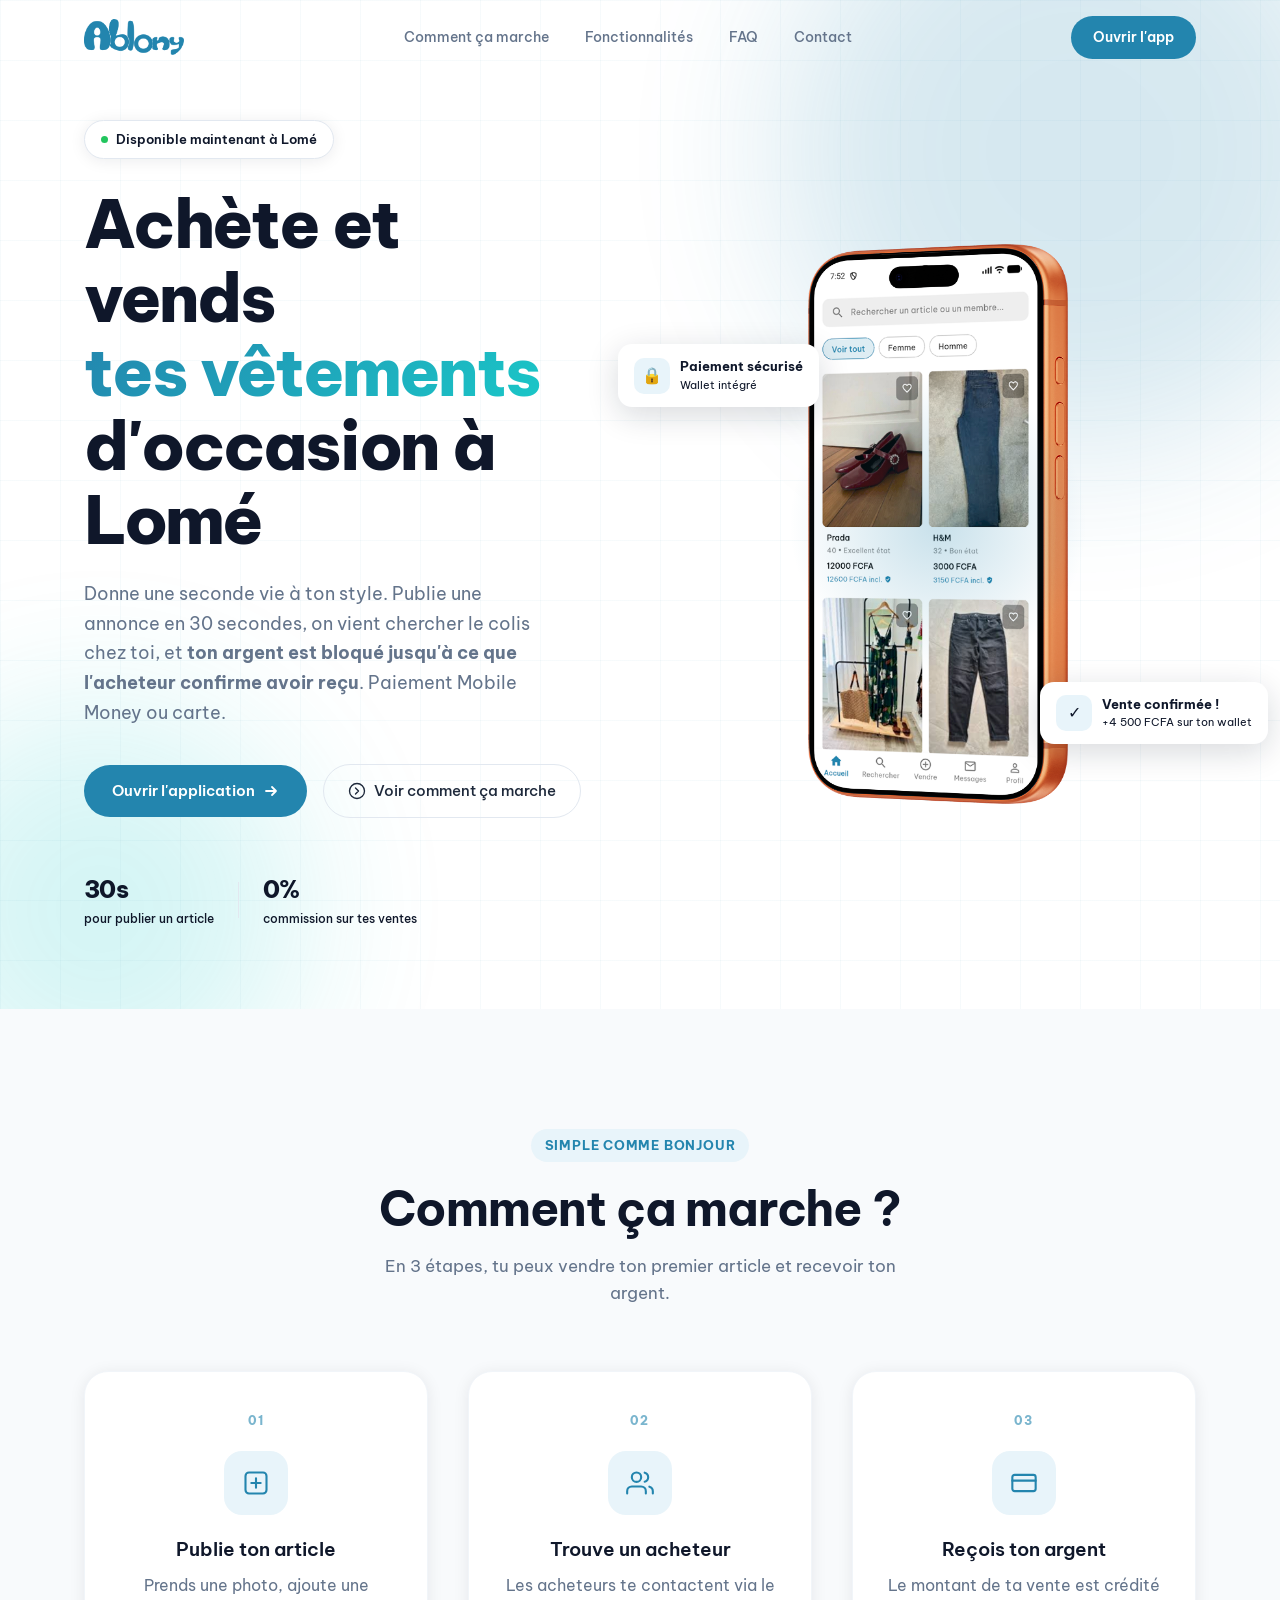
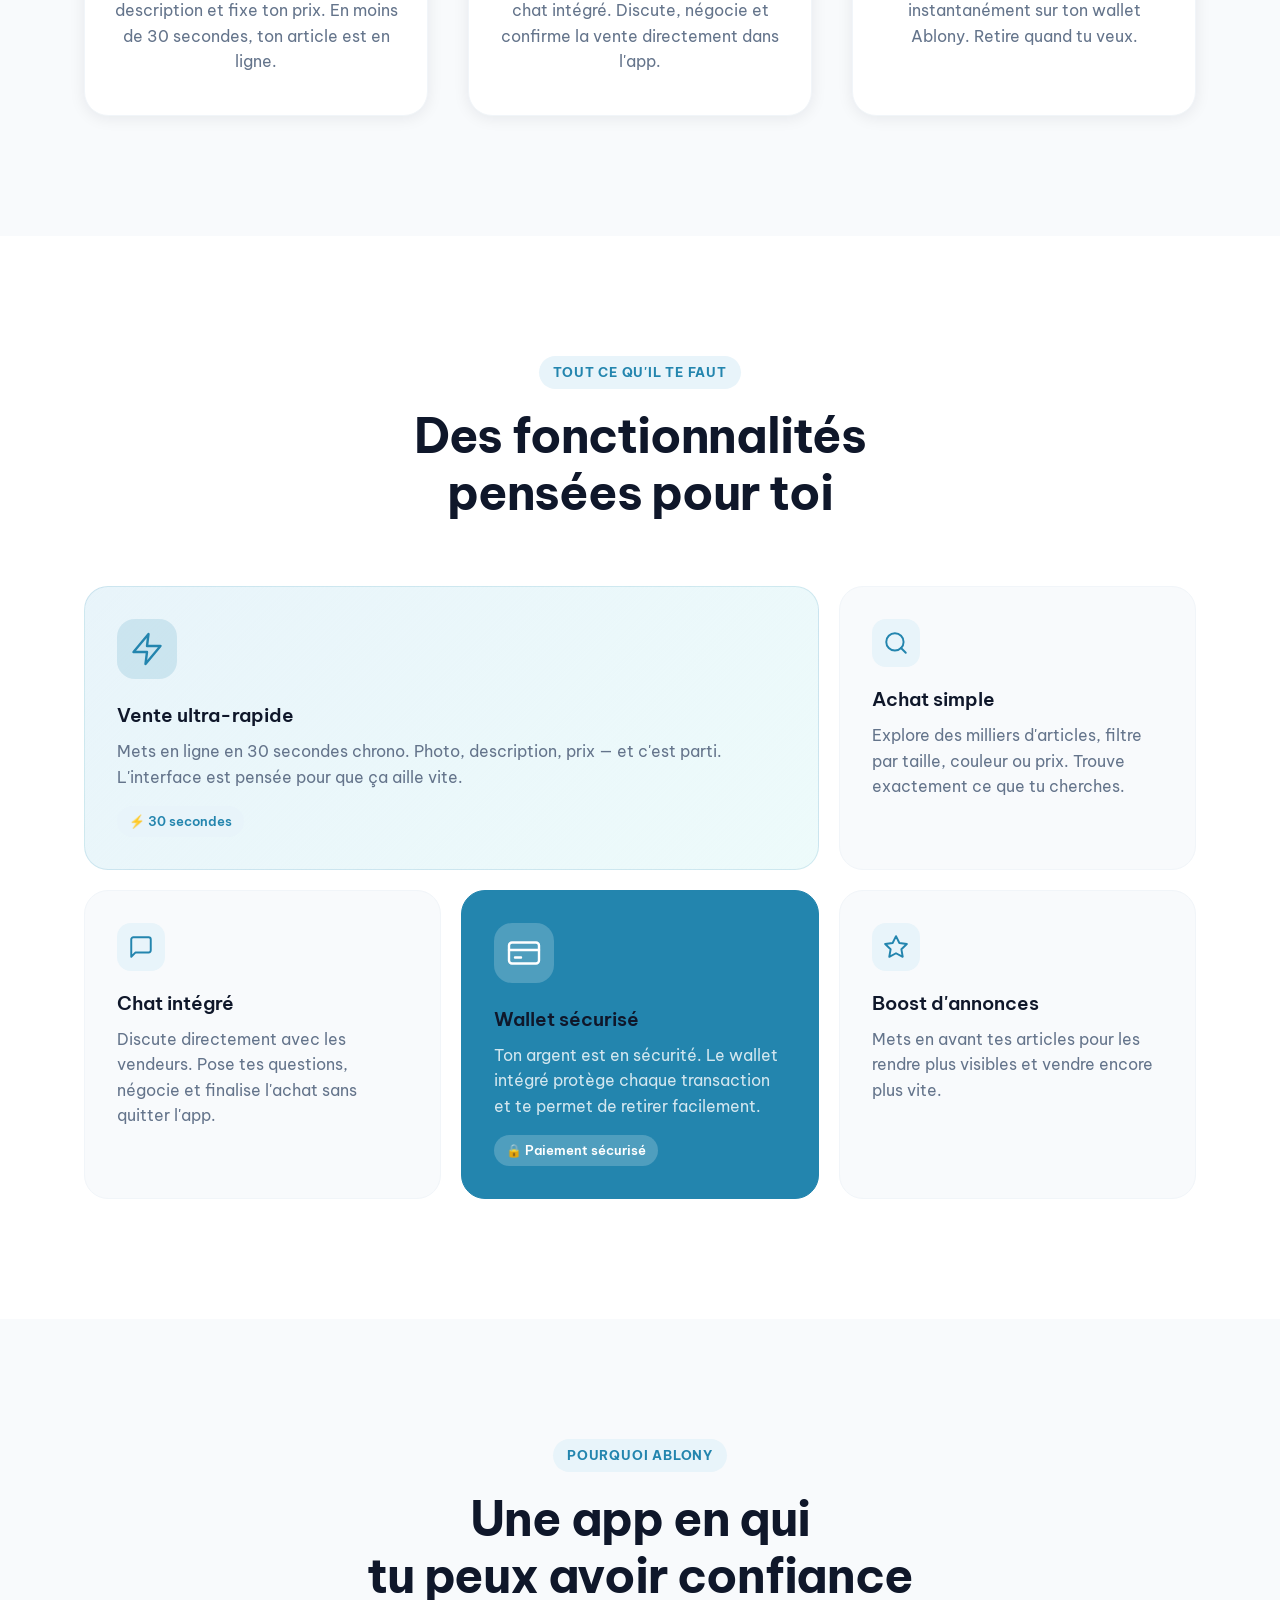
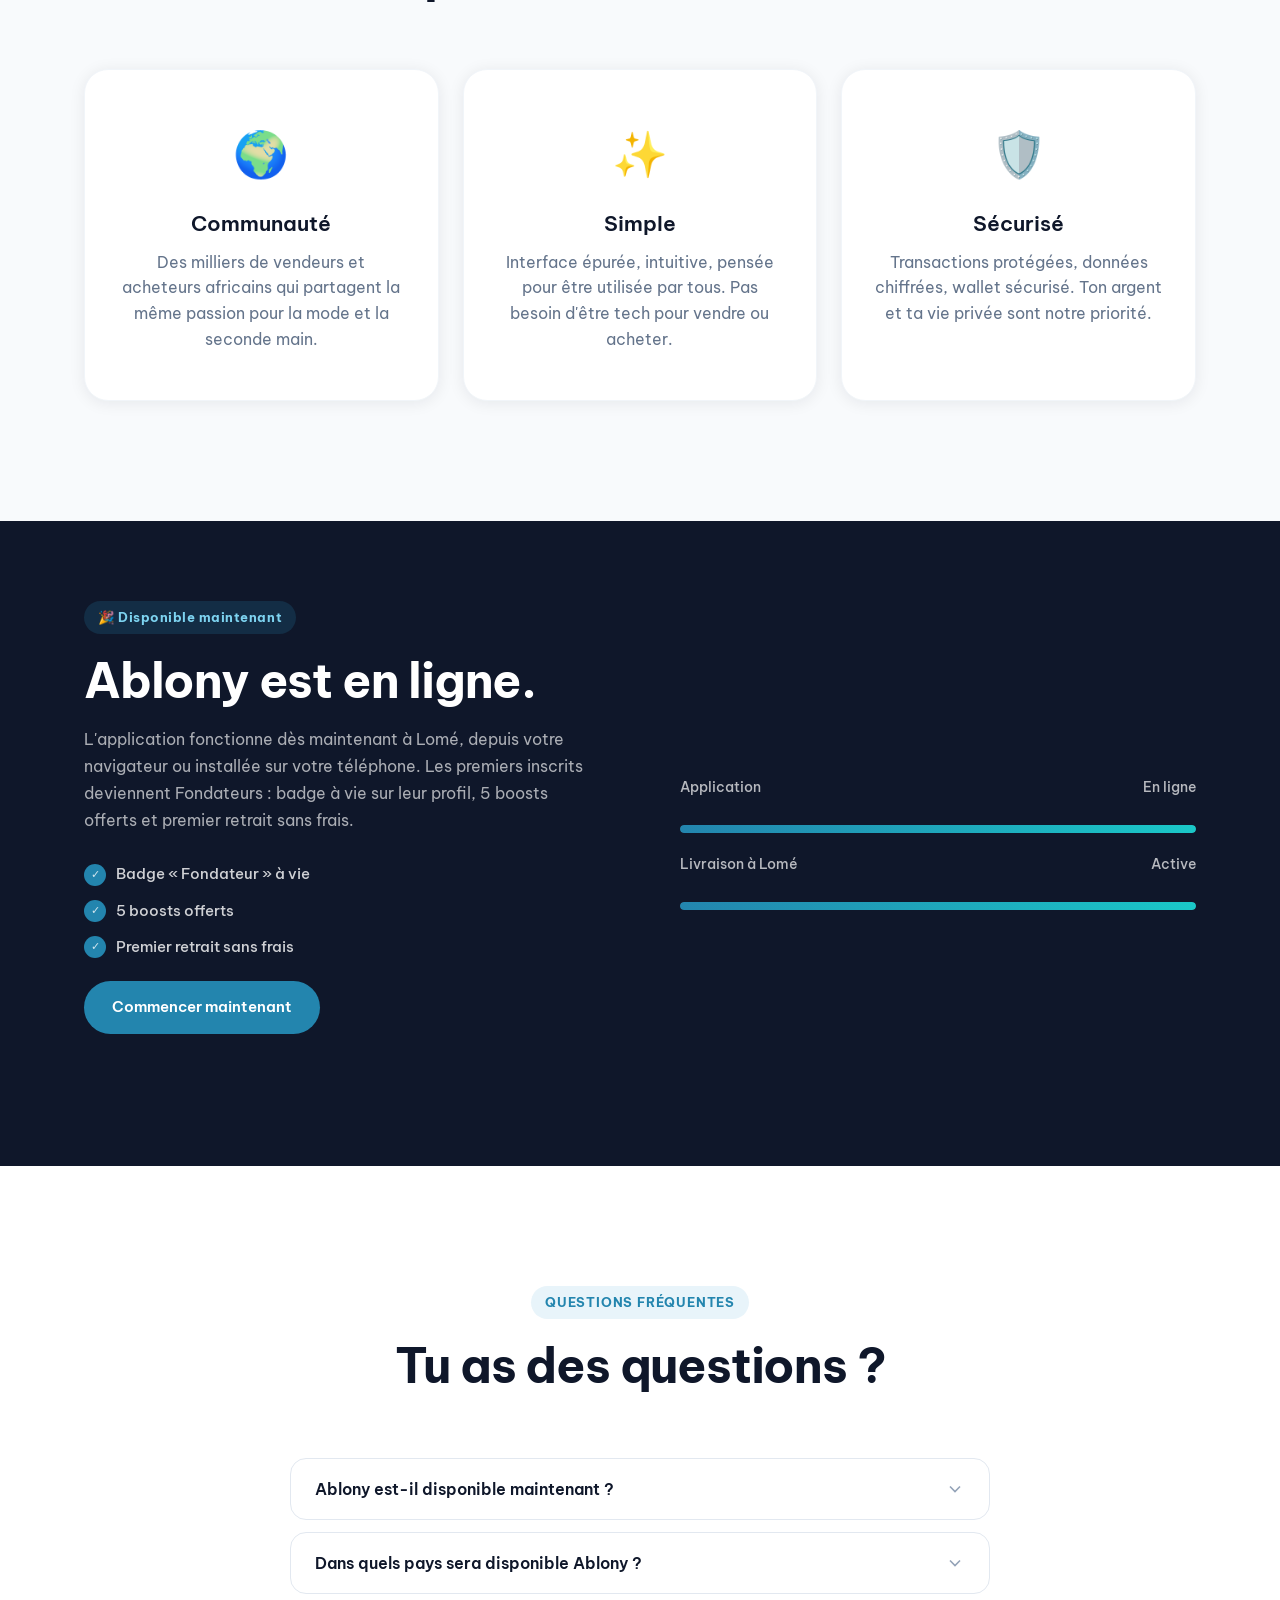
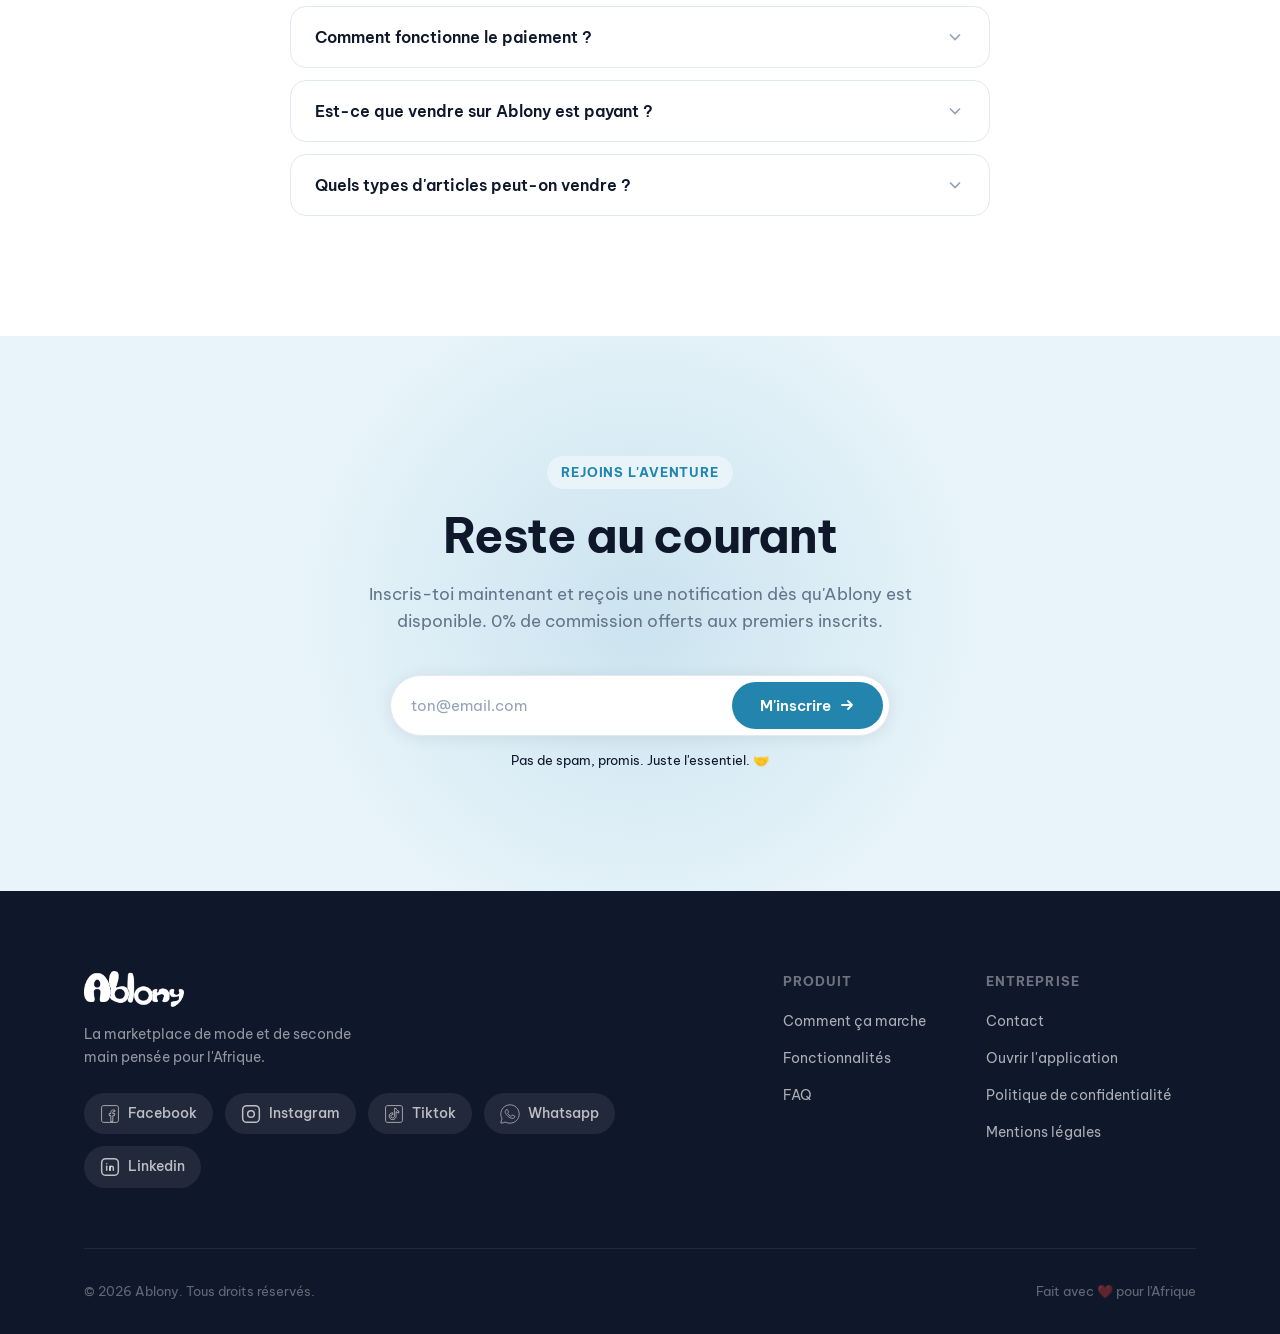
==== commit 7c106423: "Site : badge « bientôt », et une newsletter qui n'enregistrait rien Deux restes de la phase pré-lanc" ====
--- a/index.html
+++ b/index.html
@@ -113,7 +113,7 @@
       <div class="hero-content">
         <div class="hero-badge reveal">
           <span class="badge-dot"></span>
-          Bientôt disponible !
+          Disponible maintenant à Lomé
         </div>
         <!-- Le h1 est le signal le plus fort pour une recherche. Il doit
              donc porter les mots que les gens tapent — « vêtements
@@ -388,7 +388,7 @@
     </div>
   </section>
 
-  <!-- COMING SOON BANNER -->
+  <!-- BANDEAU : L'APPLICATION EST EN LIGNE -->
   <section class="section-coming reveal">
     <div class="container">
       <div class="coming-inner">
@@ -496,7 +496,7 @@
     <div class="container">
       <div class="cta-inner reveal">
         <div class="section-tag">Rejoins l'aventure</div>
-        <h2>Sois informé du lancement</h2>
+        <h2>Reste au courant</h2>
         <p>Inscris-toi maintenant et reçois une notification dès qu'Ablony est disponible. 0% de commission offerts aux premiers inscrits.</p>
         <form class="cta-form" id="ctaForm" onsubmit="handleCTASubmit(event)">
           <div class="cta-input-wrap">
@@ -511,7 +511,7 @@
         <div class="cta-success" id="ctaSuccess" style="display:none">
           <div class="success-icon">🚀</div>
           <h3>Tu es sur la liste !</h3>
-          <p>On te contactera dès le lancement. Merci de ta confiance !</p>
+          <p>Tu recevras nos nouveautés et nos bons plans. Merci de ta confiance !</p>
         </div>
       </div>
     </div>
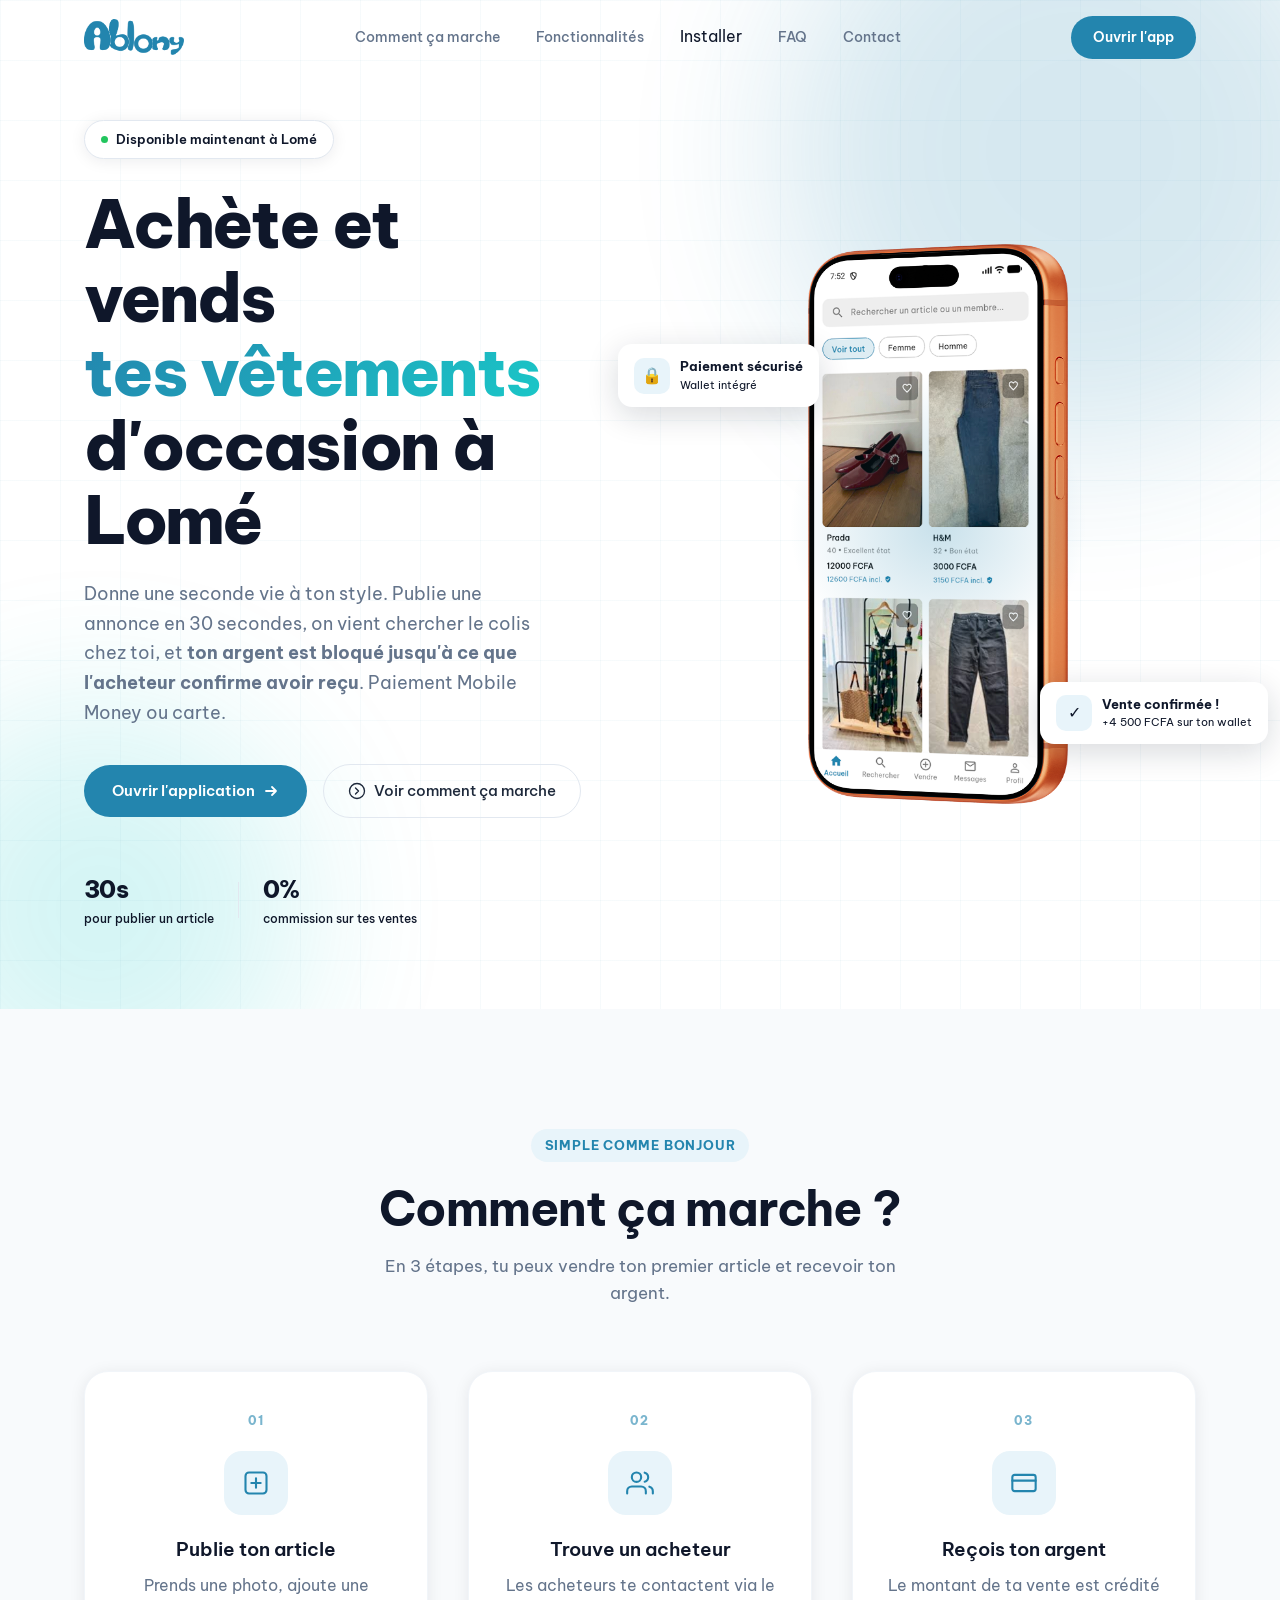
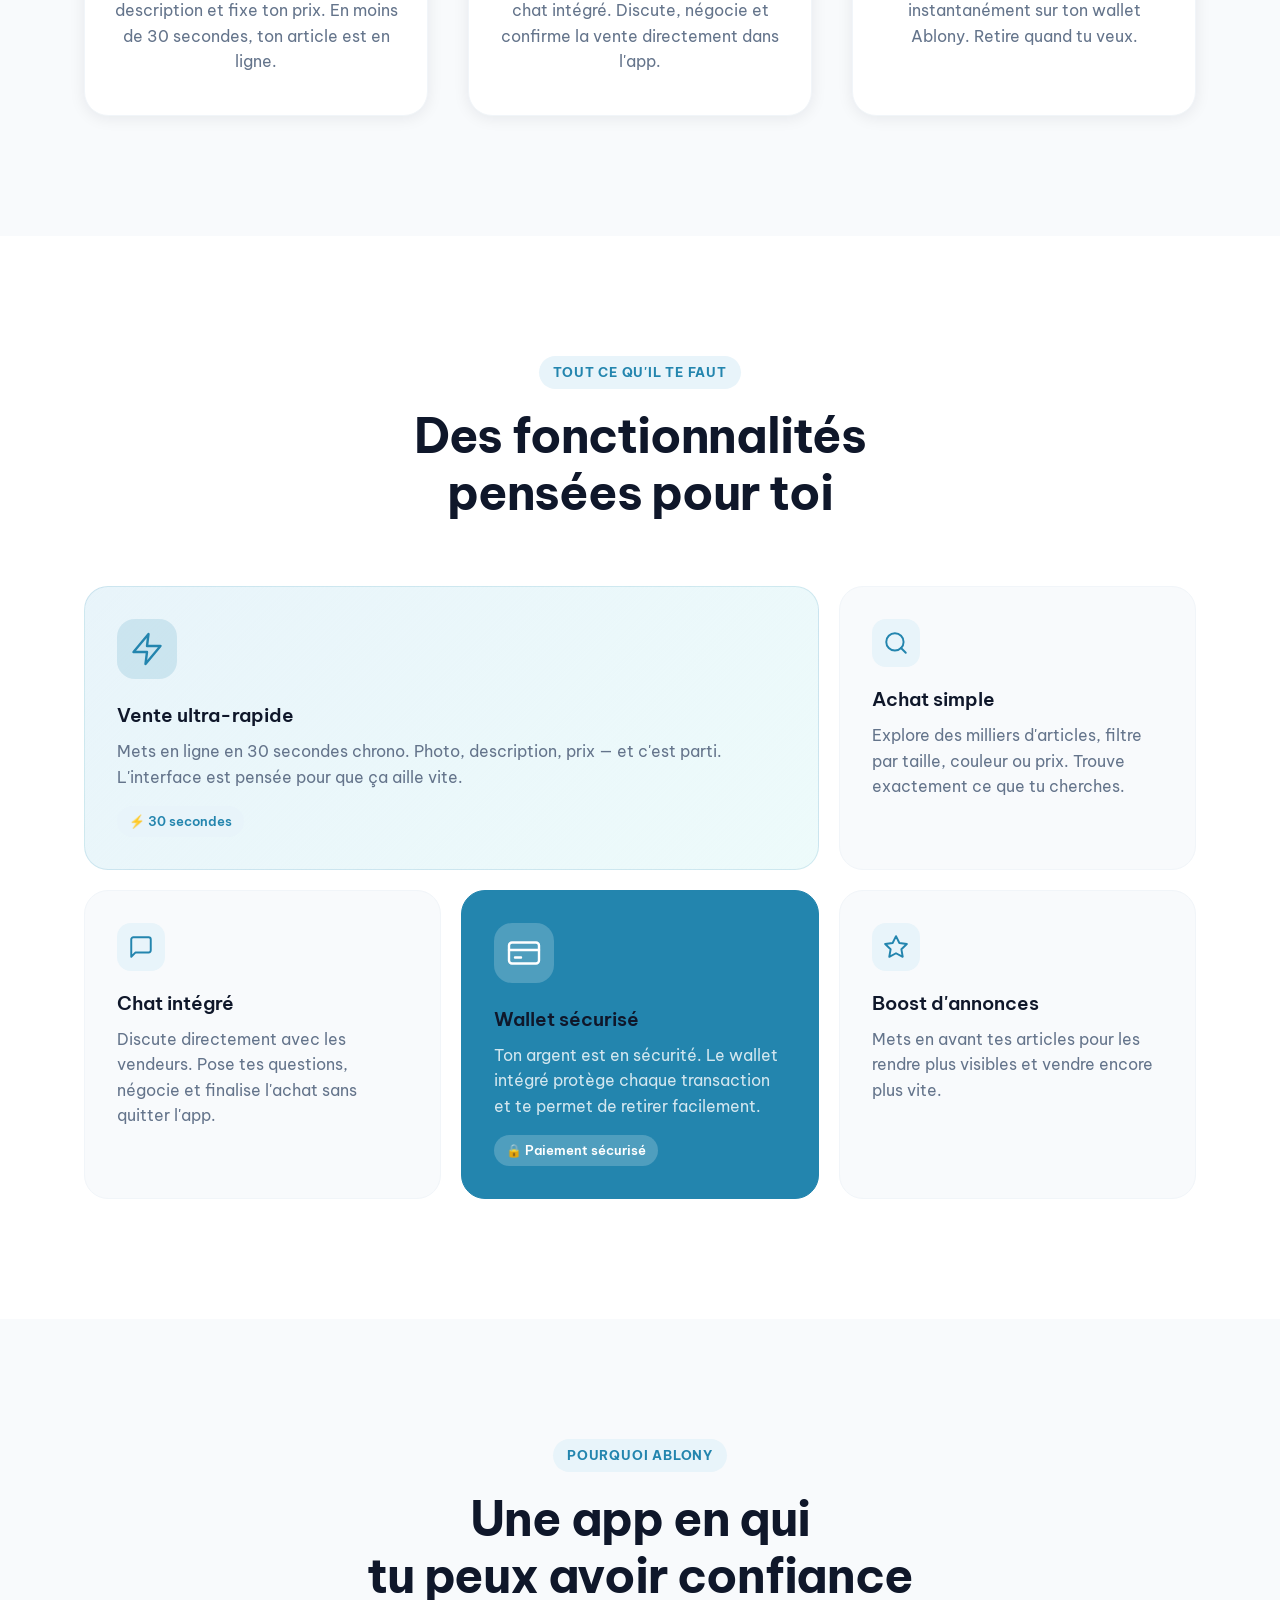
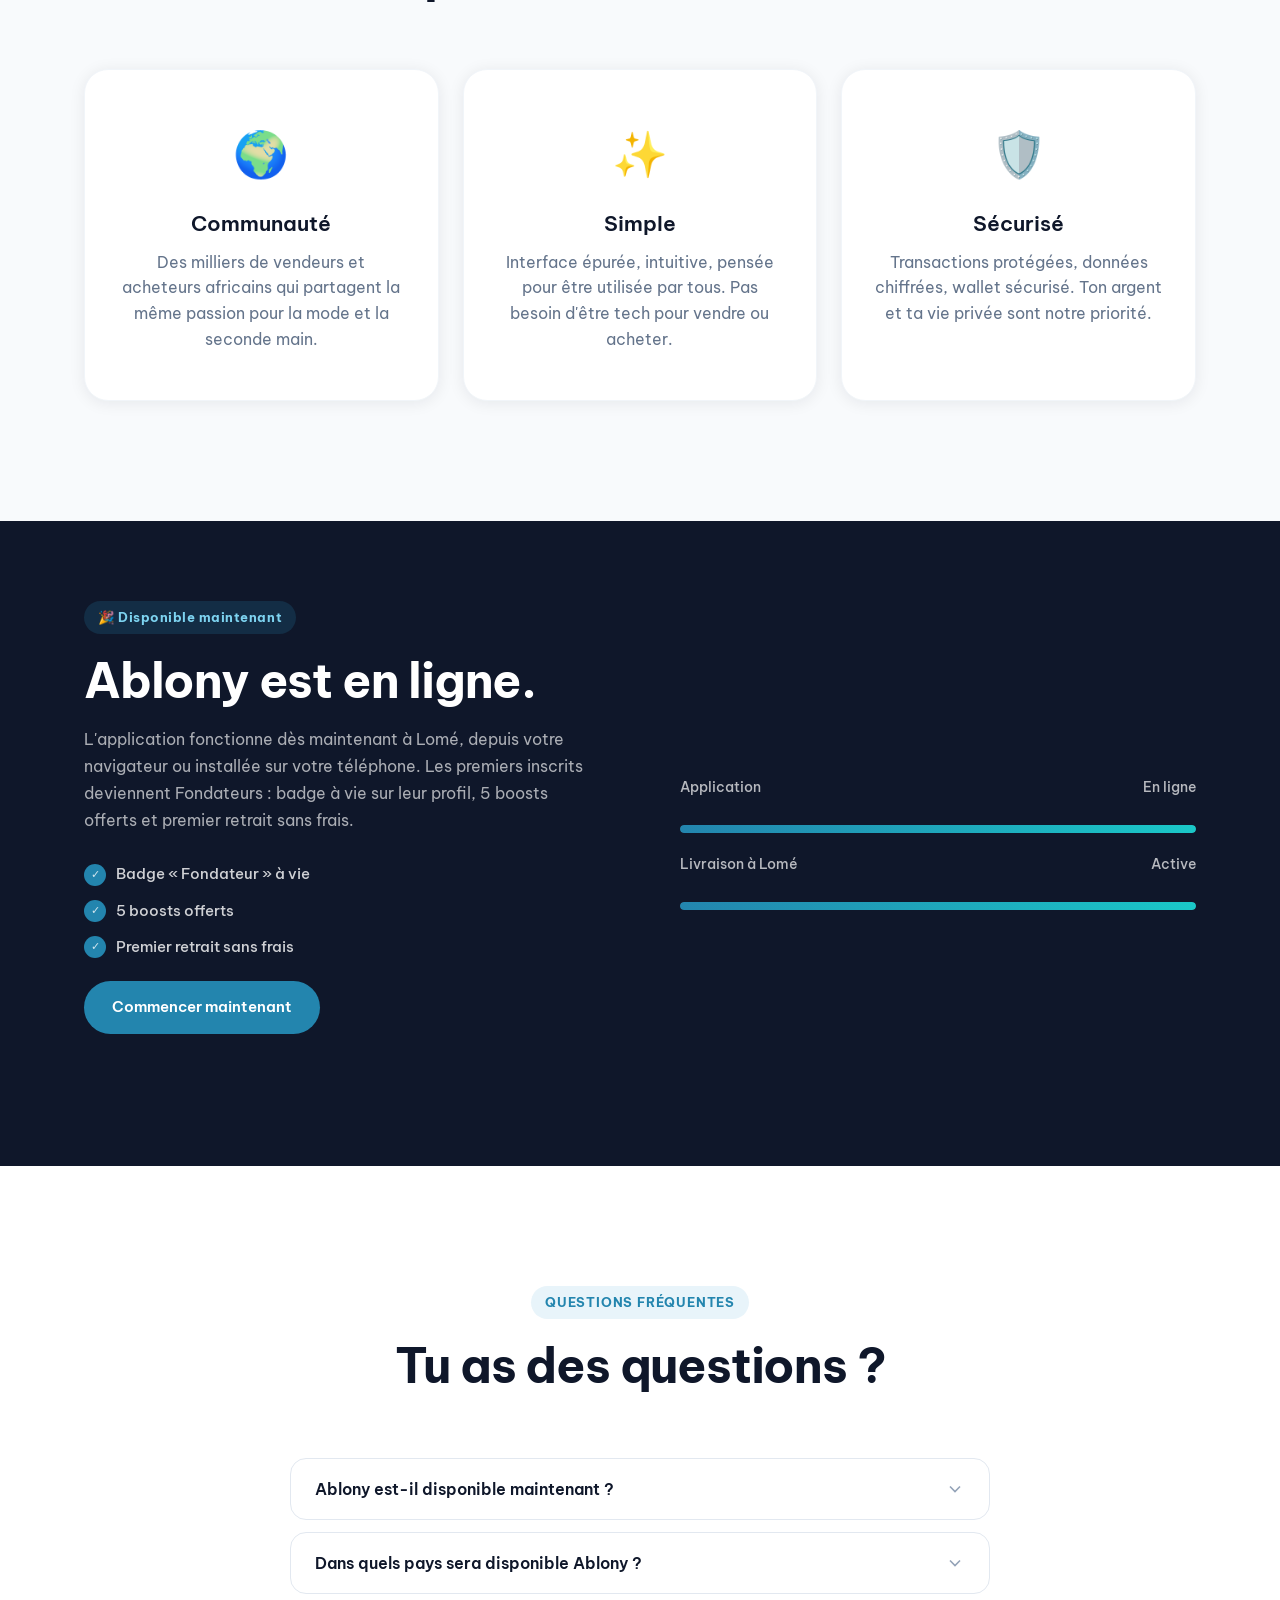
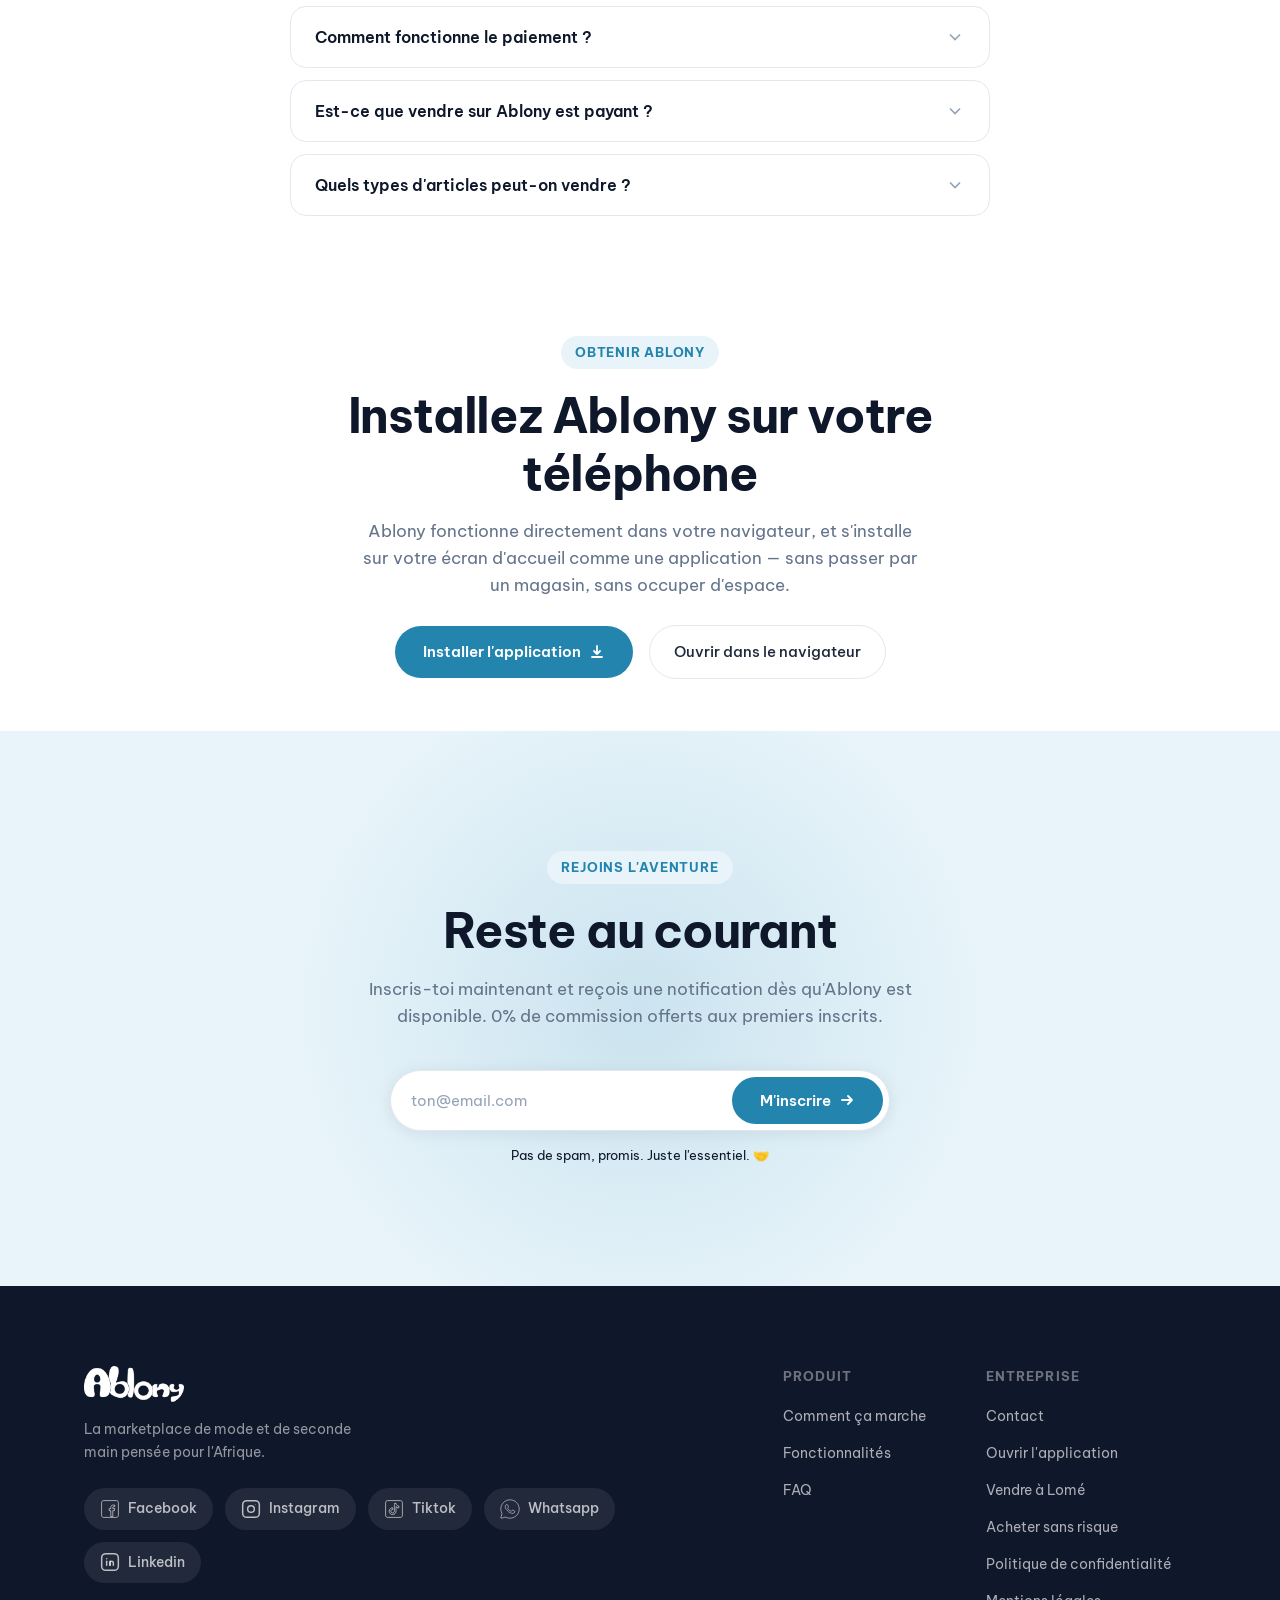
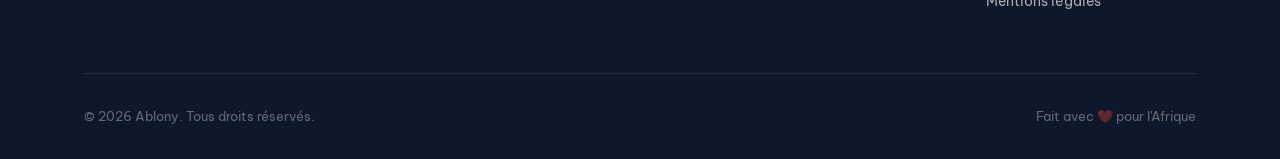
==== commit 7b3557d5: "Site : pages de contenu indexables et section d'installation Points 4 et 5 du chantier.  Deux pages " ====
--- a/index.html
+++ b/index.html
@@ -85,7 +85,8 @@
       <div class="nav-links">
         <a href="#how" class="nav-link">Comment ça marche</a>
         <a href="#features" class="nav-link">Fonctionnalités</a>
-        <a href="#faq" class="nav-link">FAQ</a>
+        <a href="#telecharger">Installer</a>
+      <a href="#faq" class="nav-link">FAQ</a>
         <a href="contact.html" class="nav-link">Contact</a>
       </div>
       <a href="https://app.ablony.net/?install=1" class="btn-nav">Ouvrir l'app</a>
@@ -489,6 +490,42 @@
   </section>
 
   <!-- CTA SECTION -->
+  <!-- OBTENIR L'APPLICATION -->
+  <section class="section-download" id="telecharger">
+    <div class="container">
+      <div class="cta-inner reveal" style="text-align:center">
+        <div class="section-tag">Obtenir Ablony</div>
+        <h2>Installez Ablony sur votre téléphone</h2>
+        <p style="max-width:560px;margin:14px auto 26px">
+          Ablony fonctionne directement dans votre navigateur, et s'installe
+          sur votre écran d'accueil comme une application — sans passer par un
+          magasin, sans occuper d'espace.
+        </p>
+        <div class="hero-actions" style="justify-content:center">
+          <a href="https://app.ablony.net/?install=1" class="btn-primary">
+            <span>Installer l'application</span>
+            <svg width="16" height="16" viewBox="0 0 16 16" fill="none"><path d="M8 2v8m0 0l-3-3m3 3l3-3M3 13h10" stroke="currentColor" stroke-width="1.8" stroke-linecap="round" stroke-linejoin="round"/></svg>
+          </a>
+          <a href="https://app.ablony.net/" class="btn-ghost">
+            <span>Ouvrir dans le navigateur</span>
+          </a>
+        </div>
+
+        <!-- BADGE GOOGLE PLAY — à activer quand la fiche sera publiée.
+             Laissé en commentaire plutôt qu'affiché avec un lien mort : un
+             badge qui ne mène nulle part coûte plus cher en confiance qu'une
+             absence de badge. Remplacer URL_DE_LA_FICHE puis décommenter.
+        <div style="margin-top:24px">
+          <a href="URL_DE_LA_FICHE" rel="noopener">
+            <img src="images/badge-google-play.png" alt="Disponible sur Google Play"
+                 width="180" style="height:auto">
+          </a>
+        </div>
+        -->
+      </div>
+    </div>
+  </section>
+
   <section class="section-cta" id="cta">
     <div class="cta-bg">
       <div class="cta-blob"></div>
@@ -583,6 +620,8 @@
             <h4>Entreprise</h4>
             <a href="contact.html">Contact</a>
             <a href="https://app.ablony.net/">Ouvrir l'application</a>
+            <a href="vendre-vetements-lome.html">Vendre à Lomé</a>
+            <a href="acheter-occasion-togo.html">Acheter sans risque</a>
             <a href="politique_confidentialite.html">Politique de confidentialité</a>
             <a href="mention_legal.html">Mentions légales</a>
           </div>
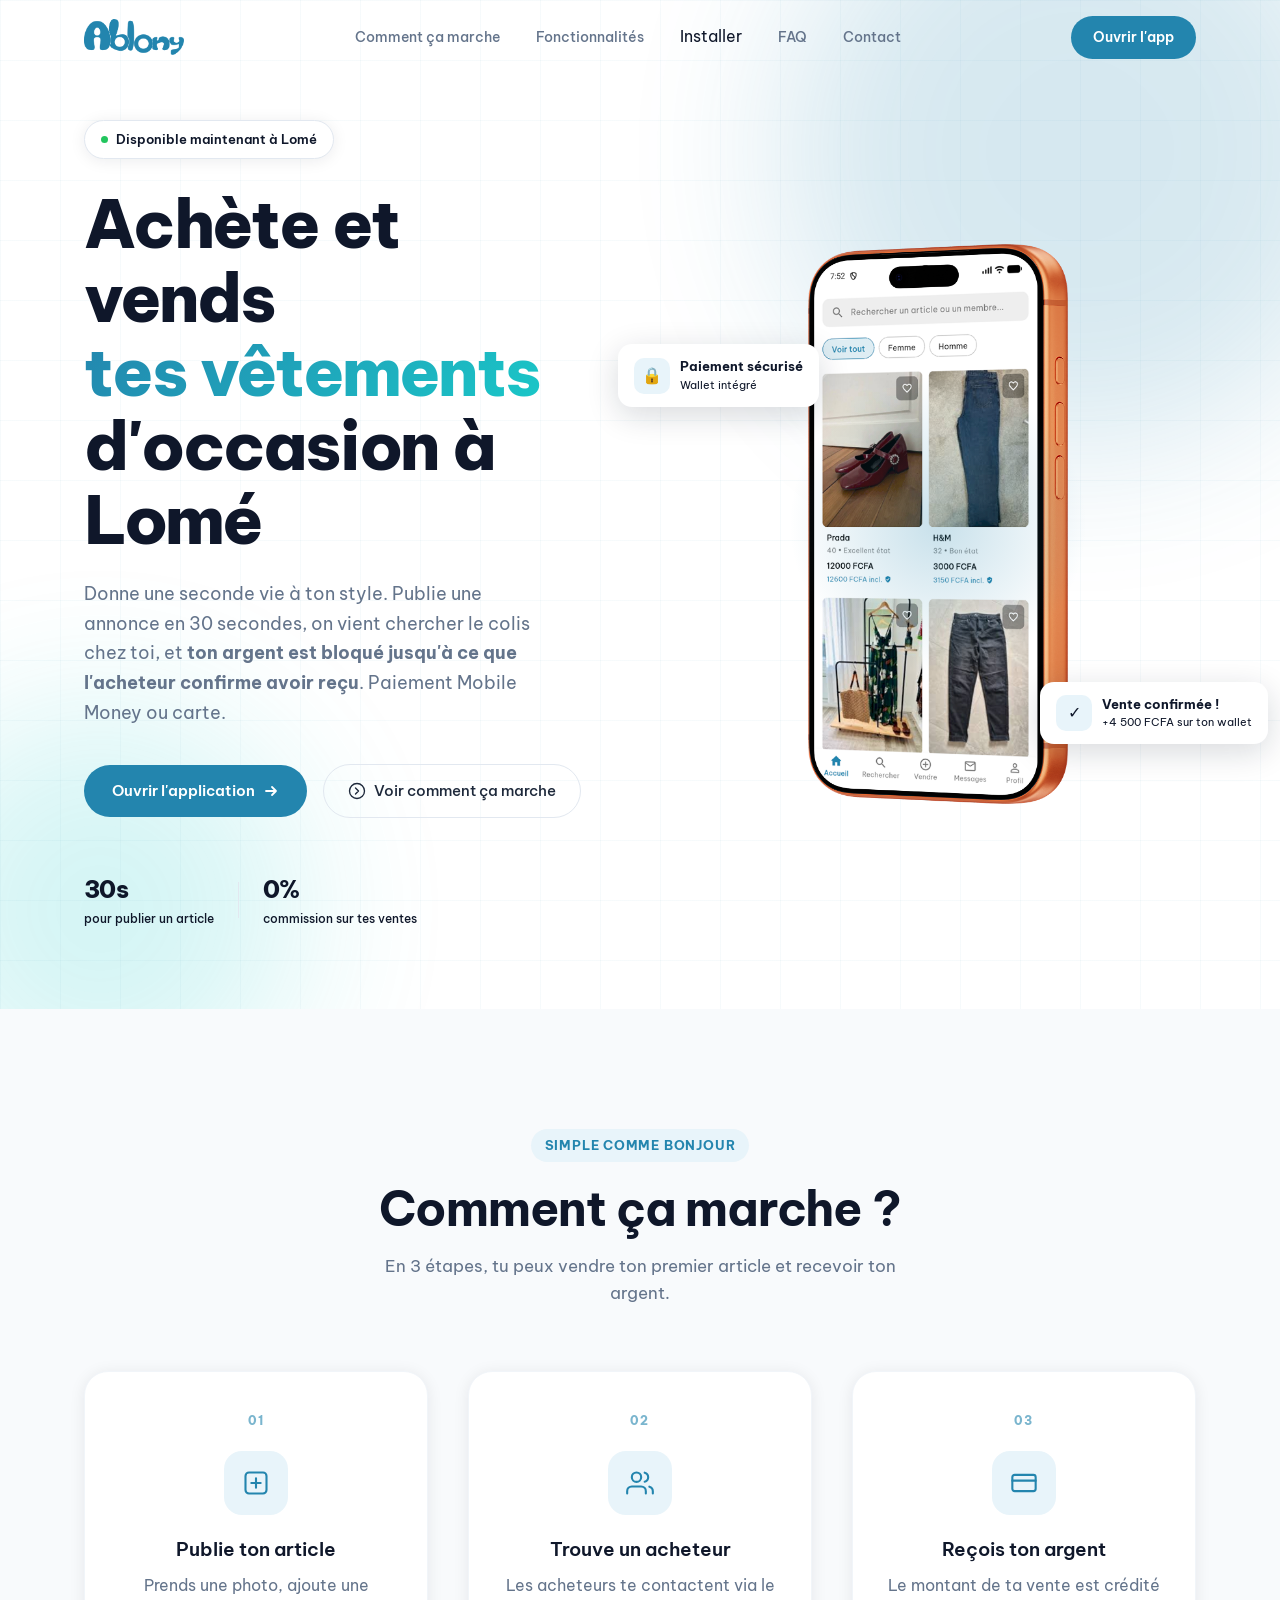
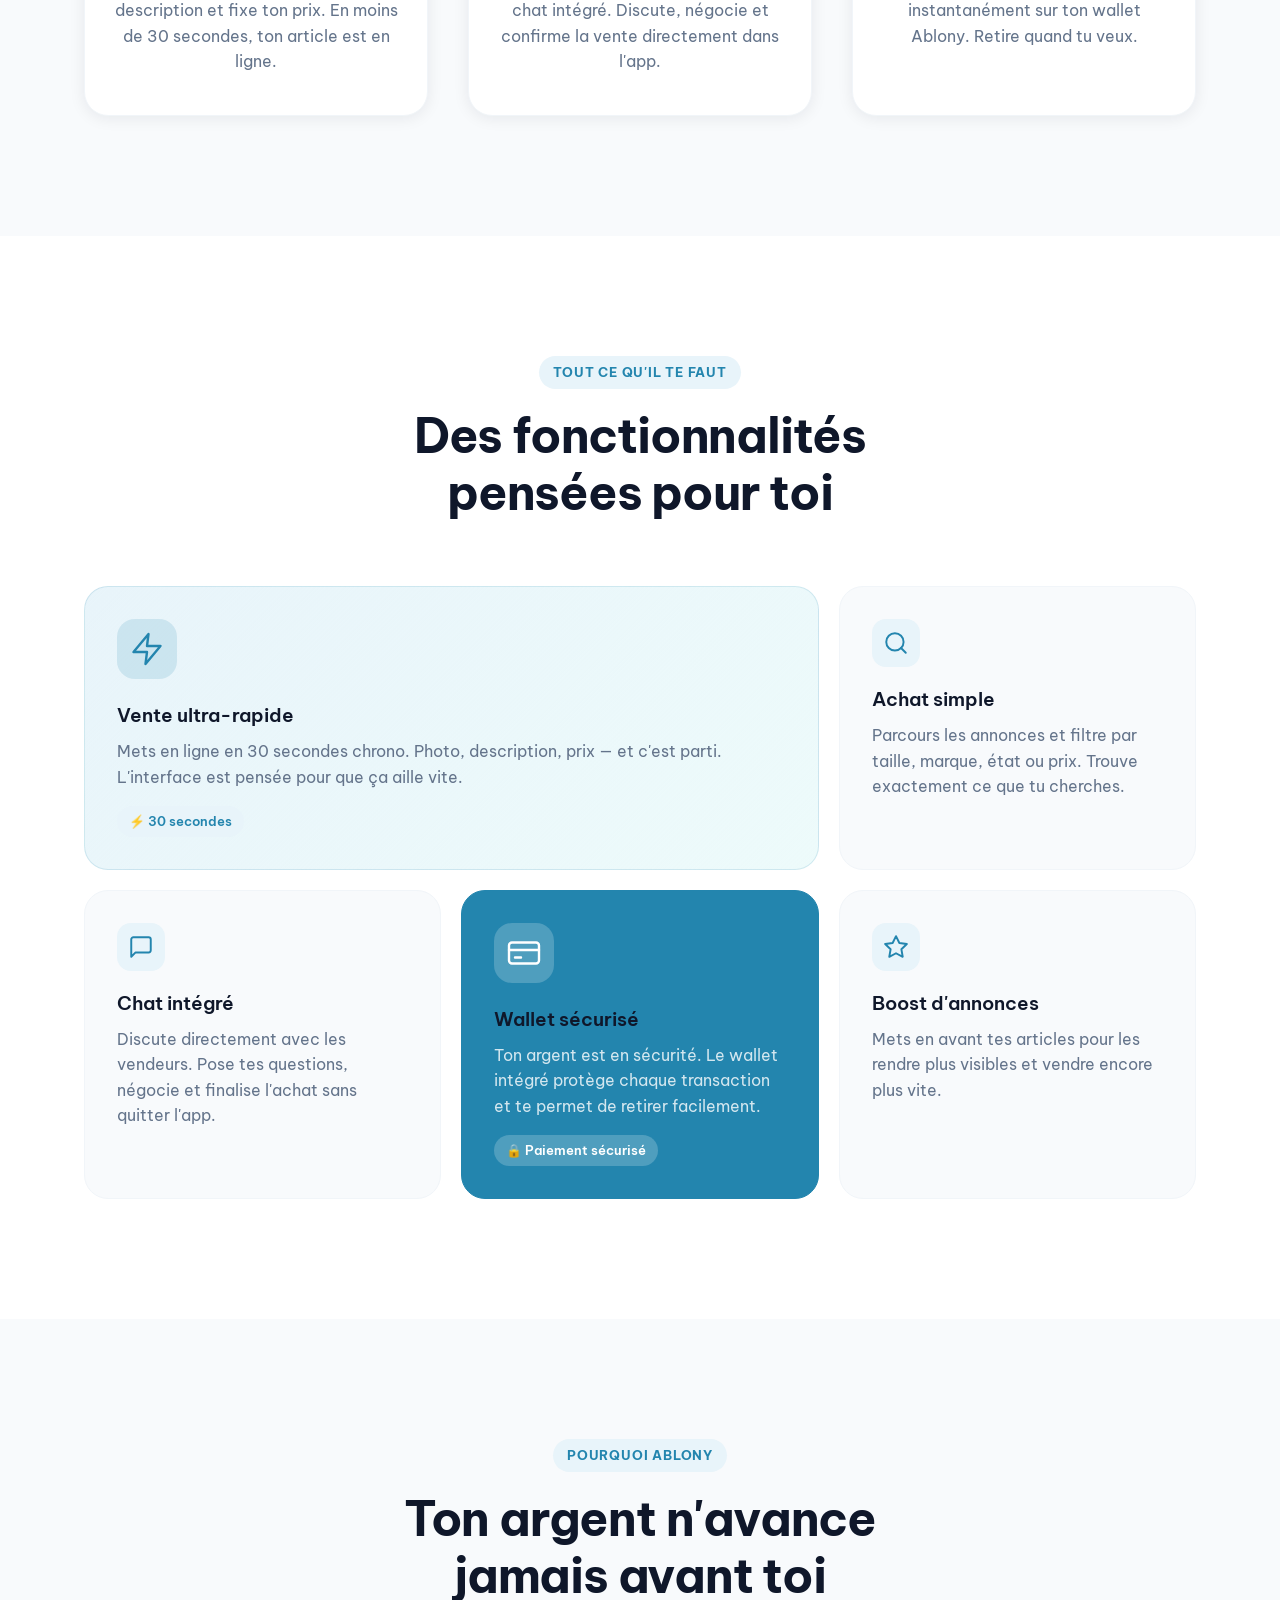
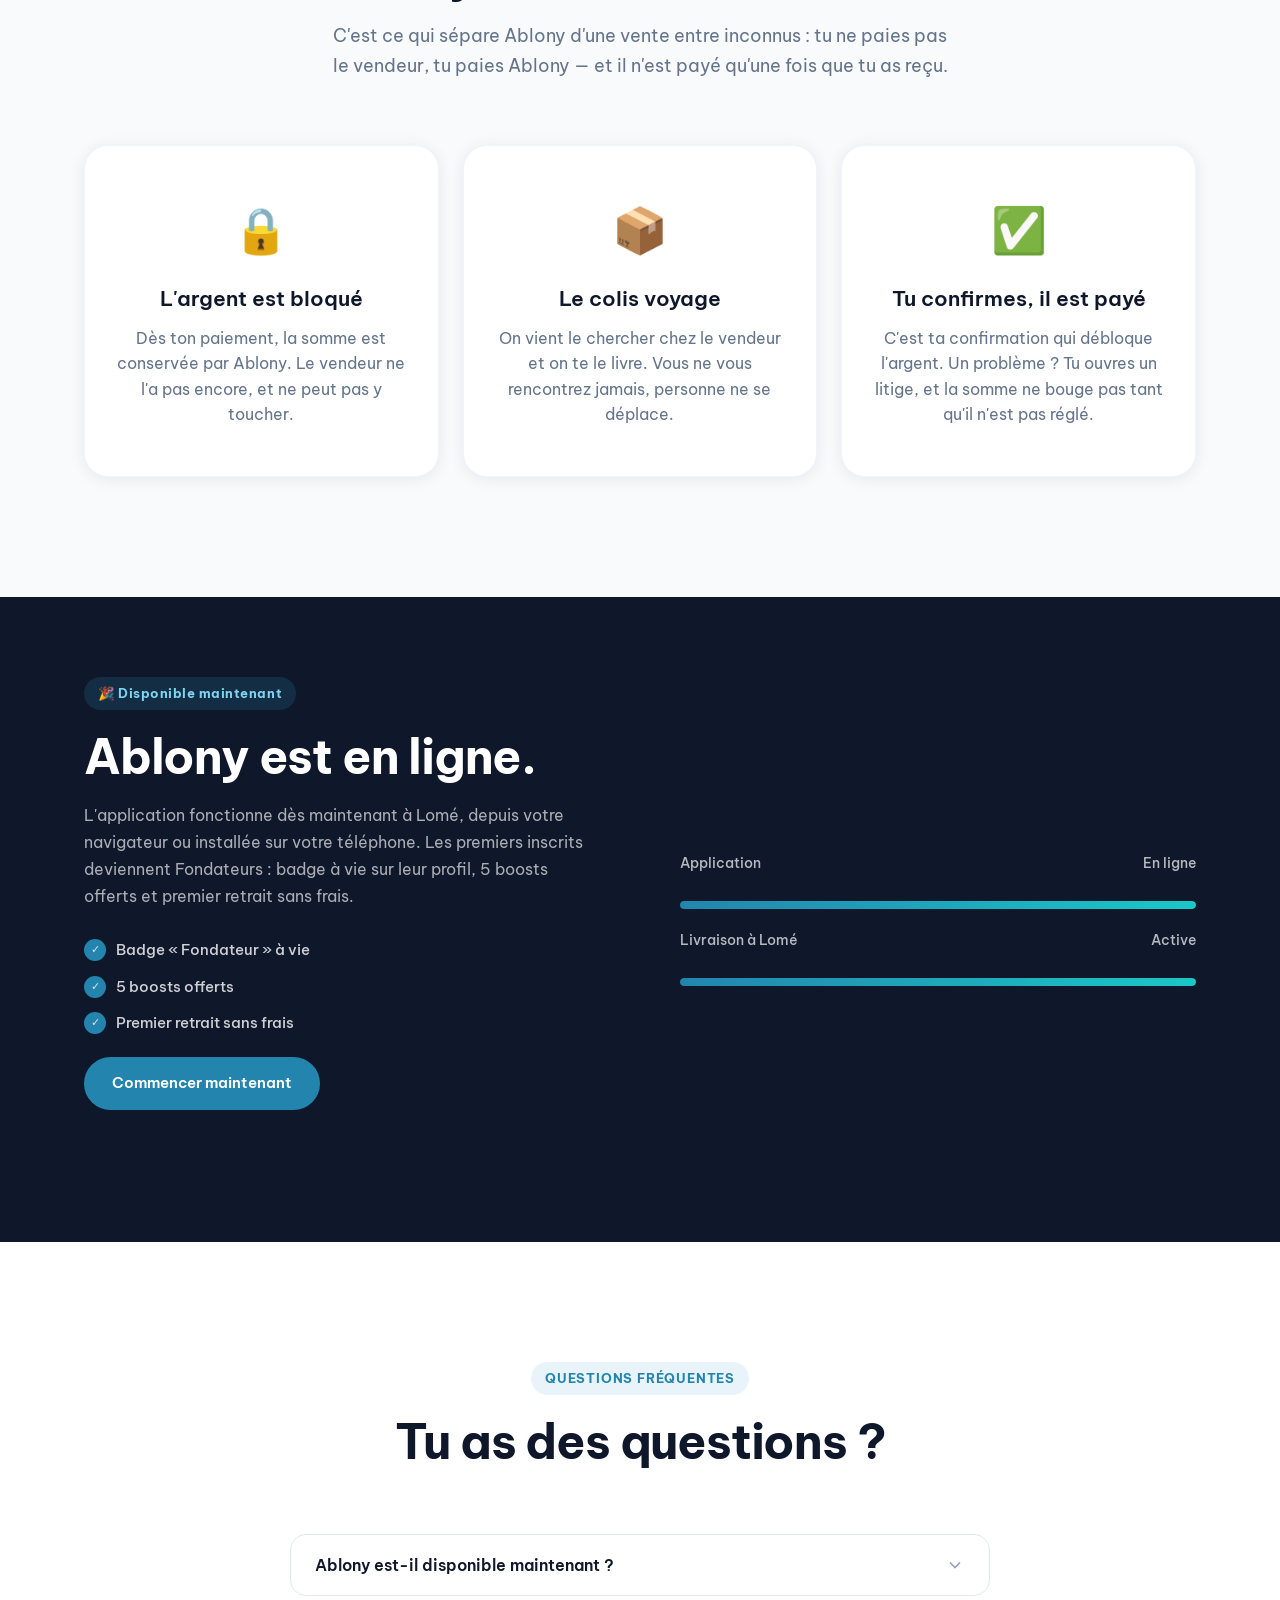
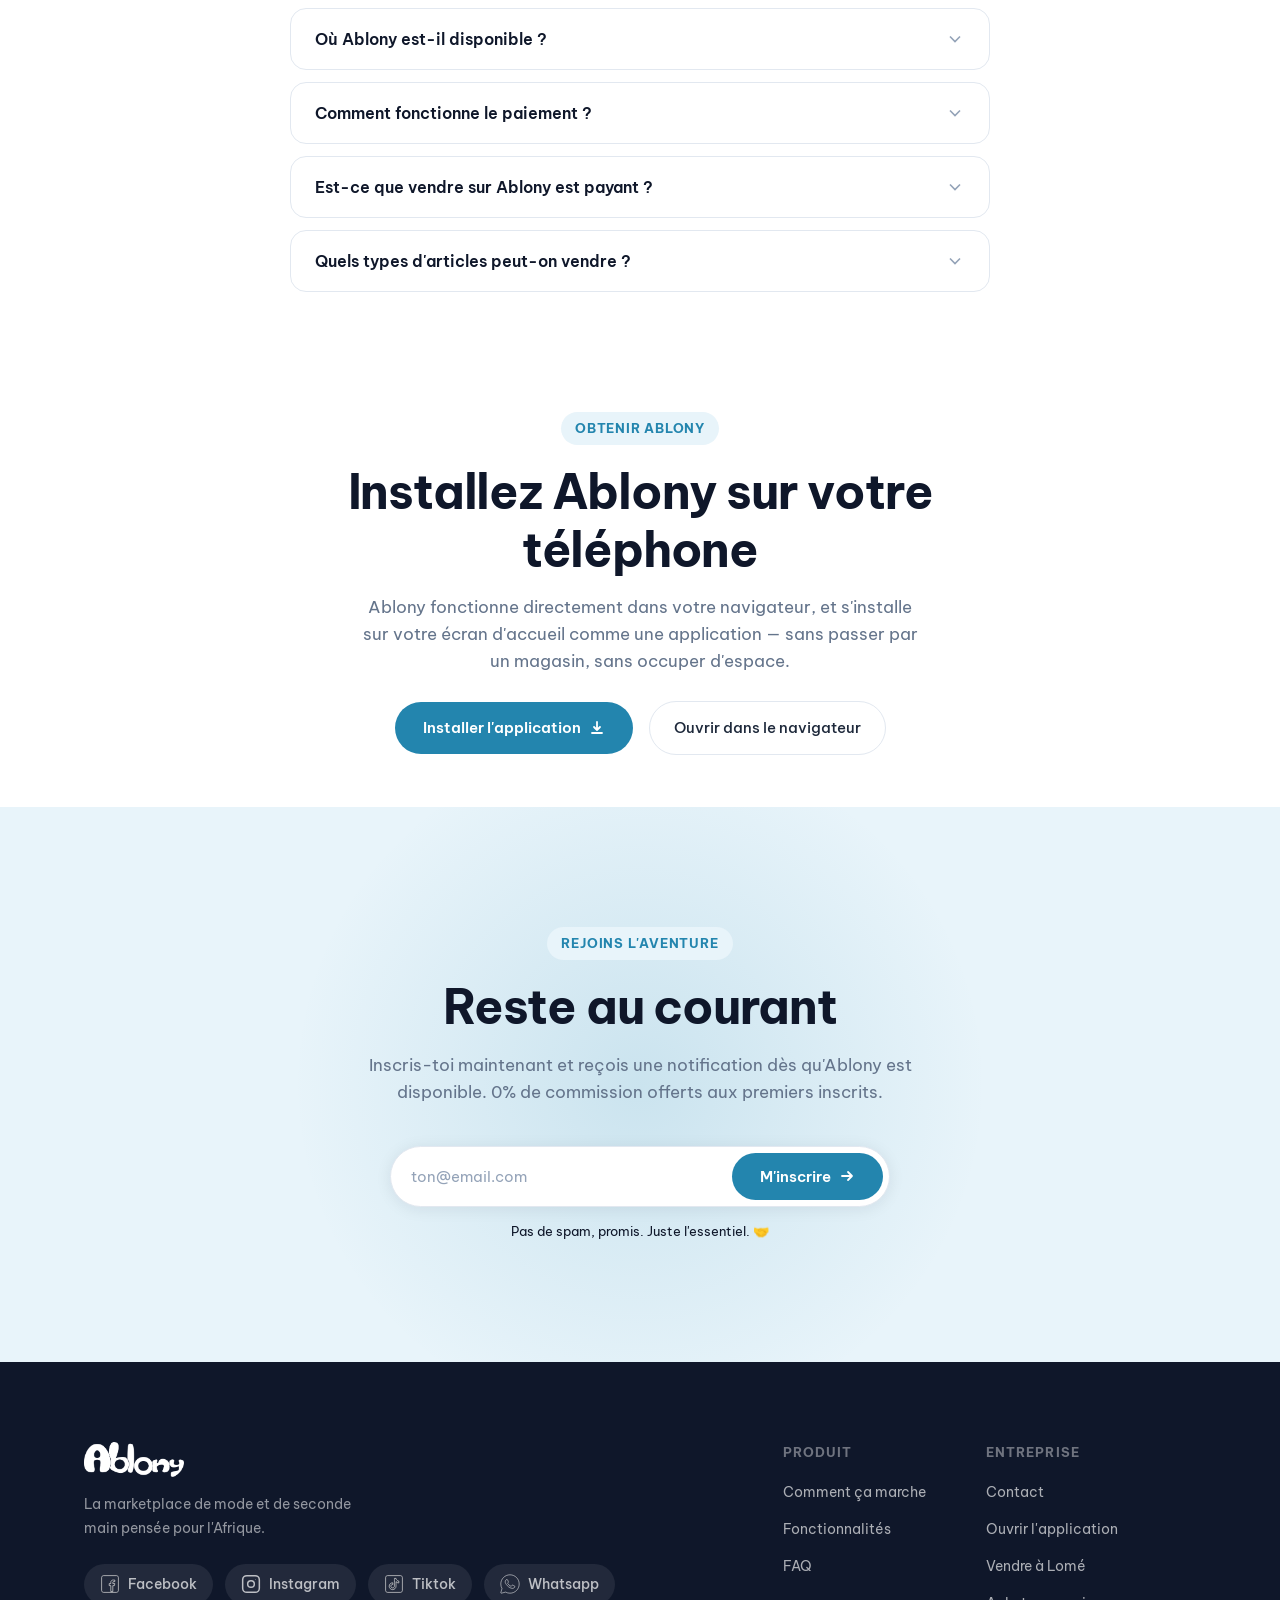
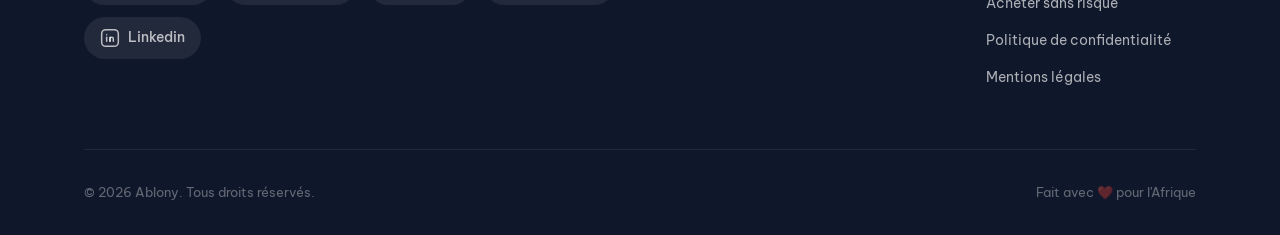
==== commit 2eba43eb: "Site : l'argent bloqué devient l'argument central, et le présent partout Points 3 et 6, plus l'image" ====
--- a/index.html
+++ b/index.html
@@ -20,11 +20,14 @@
   <meta property="og:url" content="https://ablony.net/" />
   <meta property="og:title" content="Ablony — Acheter et vendre des vêtements d'occasion au Togo" />
   <meta property="og:description" content="Votre argent est bloqué jusqu'à la réception du colis. On vient le chercher chez le vendeur, on vous le livre. Paiement Mobile Money." />
-  <meta property="og:image" content="https://ablony.net/images/ablony_mockup.png" />
+  <meta property="og:image" content="https://ablony.net/images/ablony_og_1200x630.png" />
+  <meta property="og:image:width" content="1200" />
+  <meta property="og:image:height" content="630" />
+  <meta property="og:image:alt" content="Ablony — achète et vends d'occasion à Lomé, paiement Mobile Money" />
   <meta name="twitter:card" content="summary_large_image" />
   <meta name="twitter:title" content="Ablony — Vêtements d'occasion au Togo" />
   <meta name="twitter:description" content="Votre argent est bloqué jusqu'à la réception du colis. Paiement Mobile Money." />
-  <meta name="twitter:image" content="https://ablony.net/images/ablony_mockup.png" />
+  <meta name="twitter:image" content="https://ablony.net/images/ablony_og_1200x630.png" />
   <link rel="preconnect" href="https://fonts.googleapis.com" />
   <link rel="preconnect" href="https://fonts.gstatic.com" crossorigin />
   <link href="https://fonts.googleapis.com/css2?family=Be+Vietnam+Pro:ital,wght@0,300;0,400;0,500;0,600;0,700;0,800;0,900;1,400&display=swap" rel="stylesheet" />
@@ -334,7 +337,7 @@
             <svg width="26" height="26" viewBox="0 0 24 24" fill="none" stroke="currentColor" stroke-width="1.8" stroke-linecap="round" stroke-linejoin="round"><circle cx="11" cy="11" r="8"/><path d="M21 21l-4.35-4.35"/></svg>
           </div>
           <h3>Achat simple</h3>
-          <p>Explore des milliers d'articles, filtre par taille, couleur ou prix. Trouve exactement ce que tu cherches.</p>
+          <p>Parcours les annonces et filtre par taille, marque, état ou prix. Trouve exactement ce que tu cherches.</p>
         </div>
         <div class="feature-card reveal">
           <div class="feature-icon">
@@ -367,23 +370,28 @@
     <div class="container">
       <div class="section-header reveal">
         <div class="section-tag">Pourquoi Ablony</div>
-        <h2 class="section-title">Une app en qui<br/>tu peux avoir confiance</h2>
+        <h2 class="section-title">Ton argent n'avance<br/>jamais avant toi</h2>
+        <p class="hero-sub" style="max-width:620px;margin:16px auto 0">
+          C'est ce qui sépare Ablony d'une vente entre inconnus : tu ne paies
+          pas le vendeur, tu paies Ablony — et il n'est payé qu'une fois que tu
+          as reçu.
+        </p>
       </div>
       <div class="trust-grid">
         <div class="trust-card reveal">
-          <div class="trust-emoji">🌍</div>
-          <h3>Communauté</h3>
-          <p>Des milliers de vendeurs et acheteurs africains qui partagent la même passion pour la mode et la seconde main.</p>
+          <div class="trust-emoji">🔒</div>
+          <h3>L'argent est bloqué</h3>
+          <p>Dès ton paiement, la somme est conservée par Ablony. Le vendeur ne l'a pas encore, et ne peut pas y toucher.</p>
         </div>
         <div class="trust-card reveal">
-          <div class="trust-emoji">✨</div>
-          <h3>Simple</h3>
-          <p>Interface épurée, intuitive, pensée pour être utilisée par tous. Pas besoin d'être tech pour vendre ou acheter.</p>
+          <div class="trust-emoji">📦</div>
+          <h3>Le colis voyage</h3>
+          <p>On vient le chercher chez le vendeur et on te le livre. Vous ne vous rencontrez jamais, personne ne se déplace.</p>
         </div>
         <div class="trust-card reveal">
-          <div class="trust-emoji">🛡️</div>
-          <h3>Sécurisé</h3>
-          <p>Transactions protégées, données chiffrées, wallet sécurisé. Ton argent et ta vie privée sont notre priorité.</p>
+          <div class="trust-emoji">✅</div>
+          <h3>Tu confirmes, il est payé</h3>
+          <p>C'est ta confirmation qui débloque l'argent. Un problème&nbsp;? Tu ouvres un litige, et la somme ne bouge pas tant qu'il n'est pas réglé.</p>
         </div>
       </div>
     </div>
@@ -449,11 +457,11 @@
         </div>
         <div class="faq-item reveal">
           <button class="faq-q" aria-expanded="false">
-            <span>Dans quels pays sera disponible Ablony ?</span>
+            <span>Où Ablony est-il disponible ?</span>
             <svg class="faq-icon" width="20" height="20" viewBox="0 0 24 24" fill="none" stroke="currentColor" stroke-width="2"><path d="M6 9l6 6 6-6"/></svg>
           </button>
           <div class="faq-a">
-            <p>Ablony lancera d'abord en Afrique de l'Ouest, notamment au Togo, puis s'étendra progressivement à toute l'Afrique.</p>
+            <p>Ablony fonctionne aujourd'hui à <strong>Lomé</strong>, où nous assurons nous-mêmes la récupération et la livraison des colis. Nous n'ouvrons une ville que lorsque nous pouvons y garantir la livraison — mieux vaut servir une ville correctement que dix approximativement. D'autres suivront.</p>
           </div>
         </div>
         <div class="faq-item reveal">
